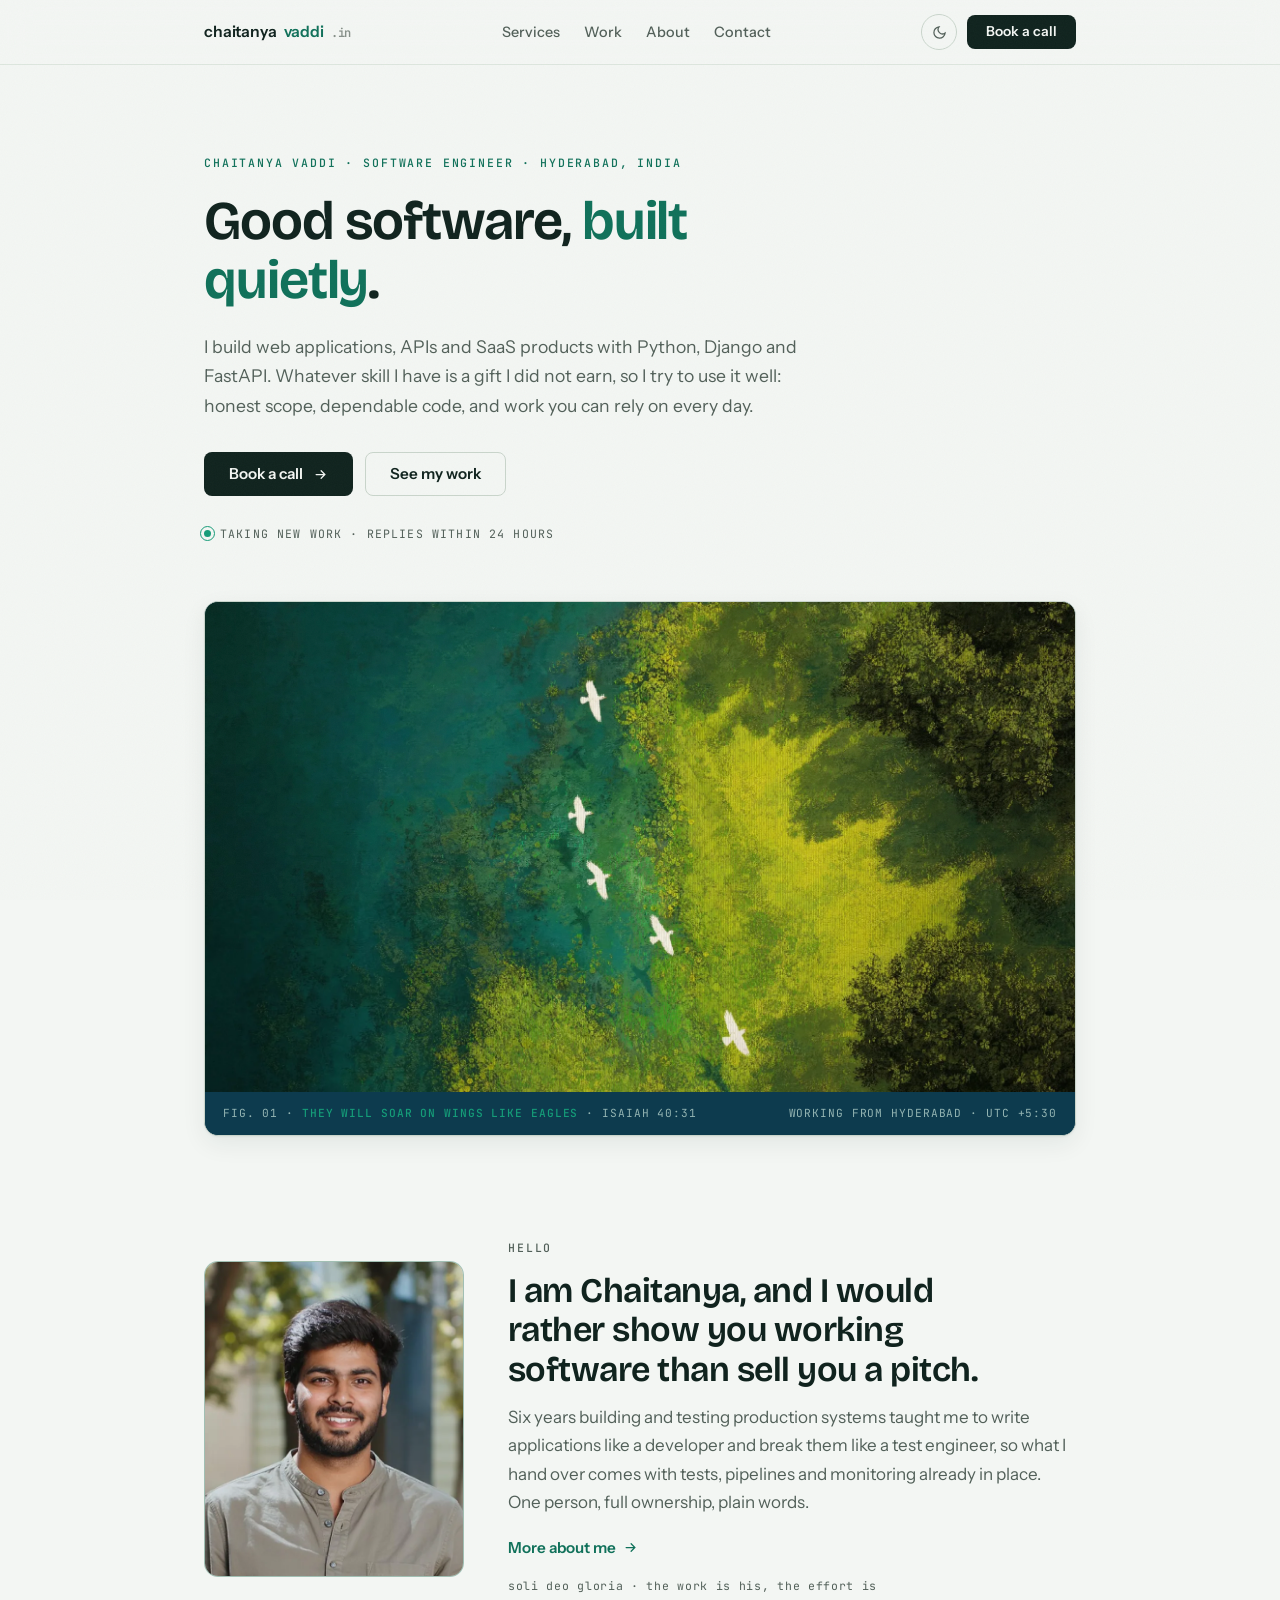
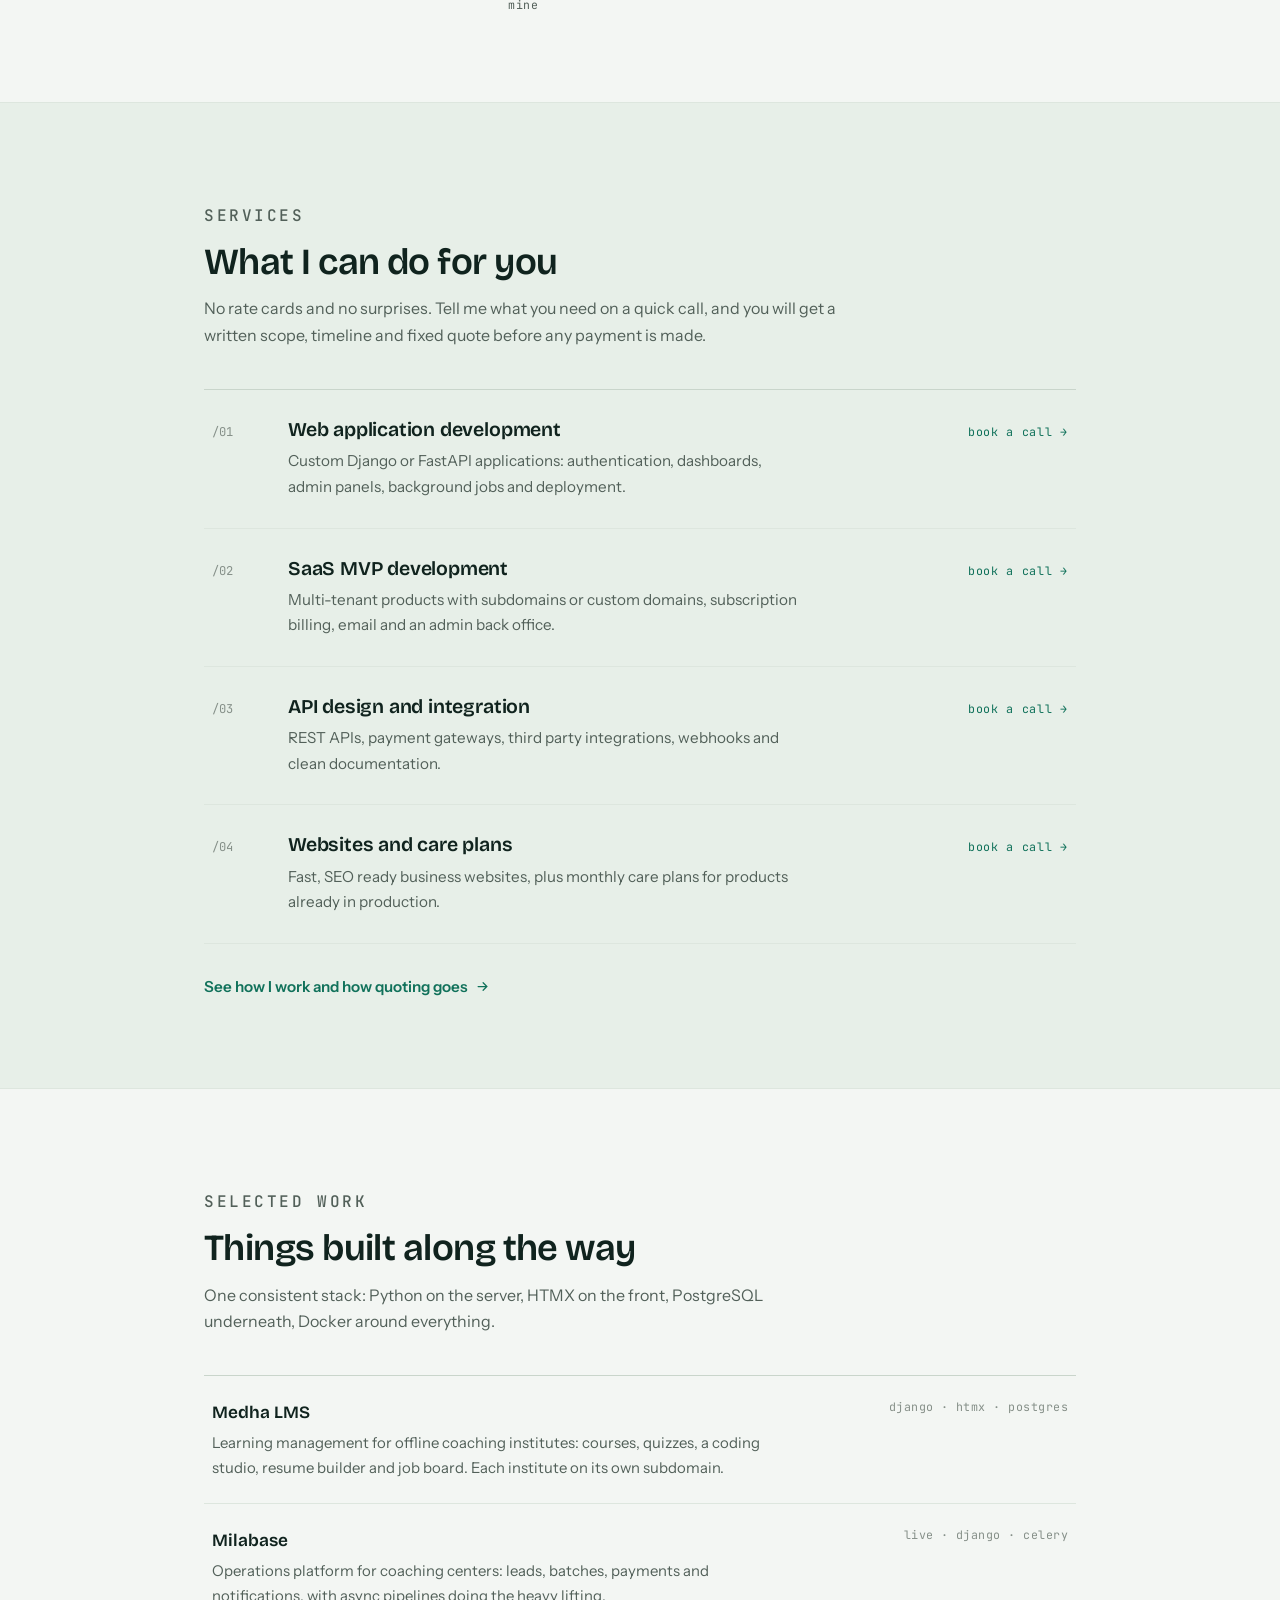
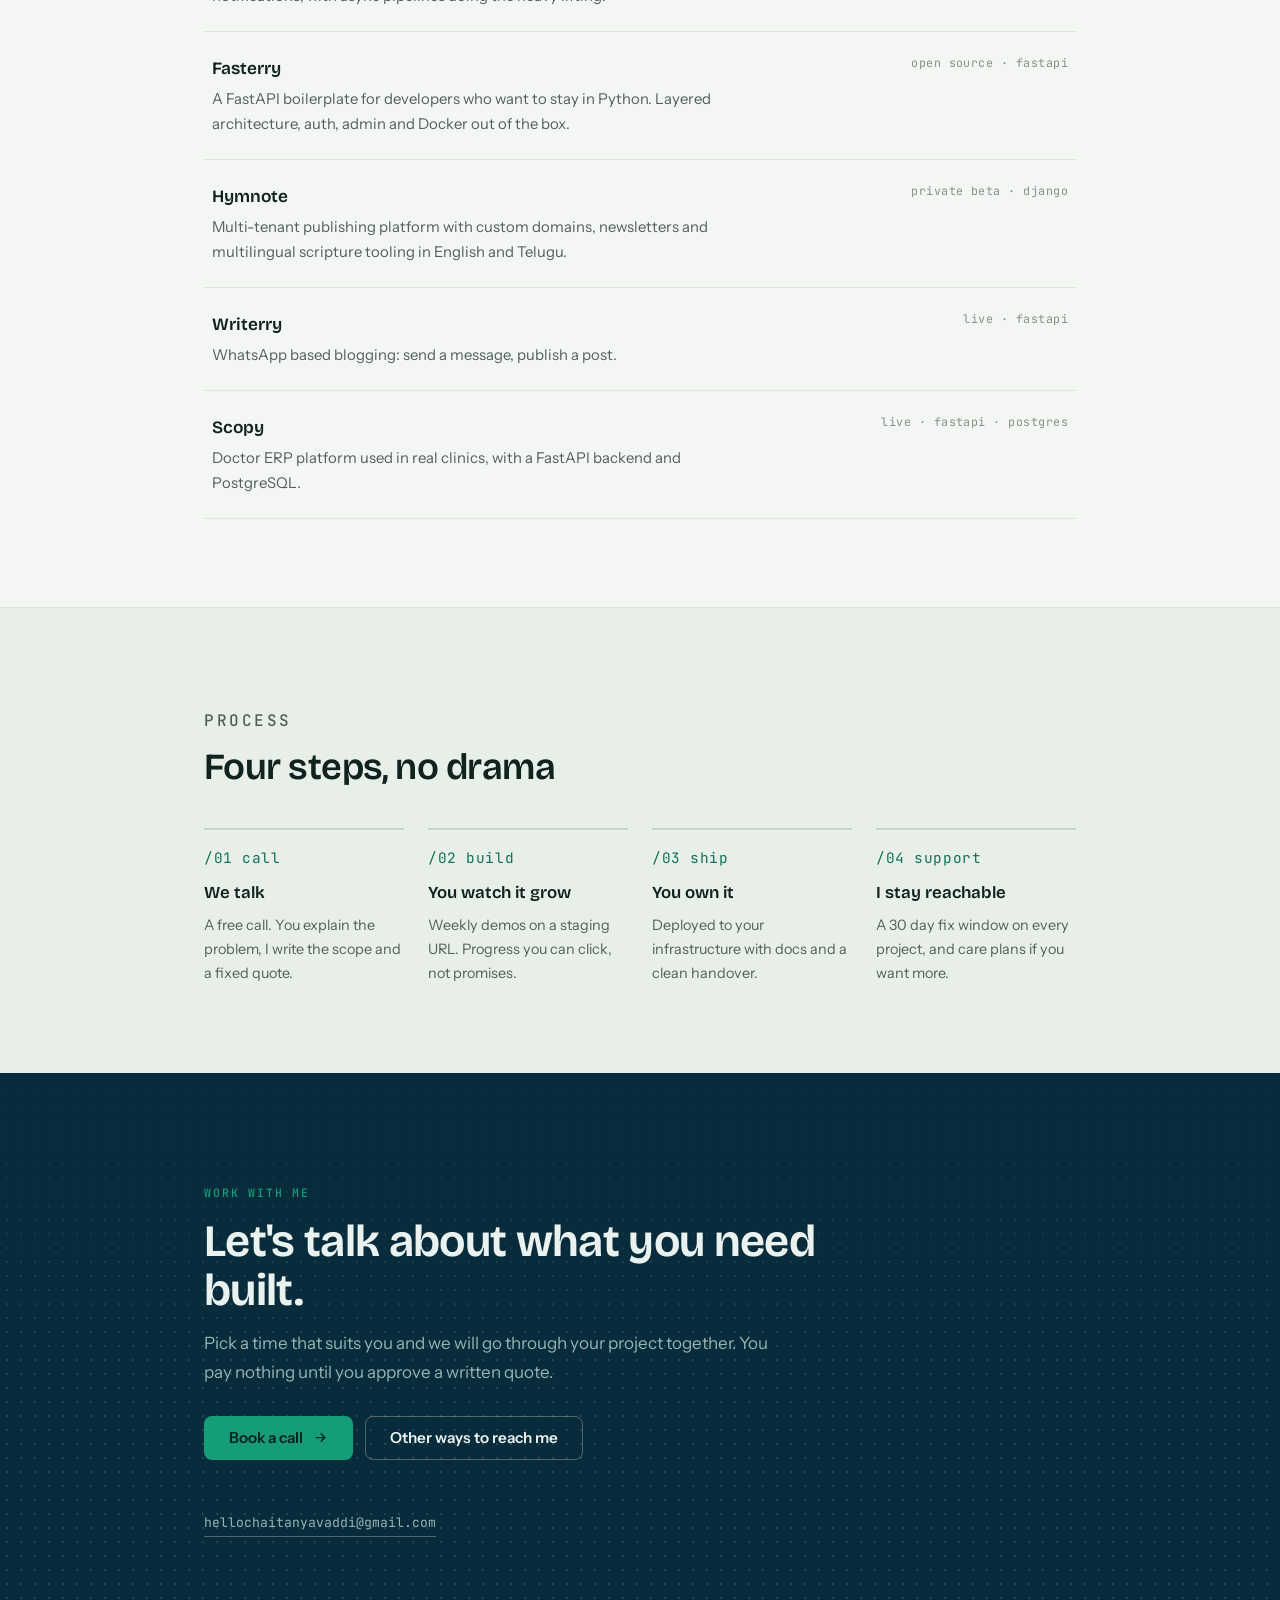
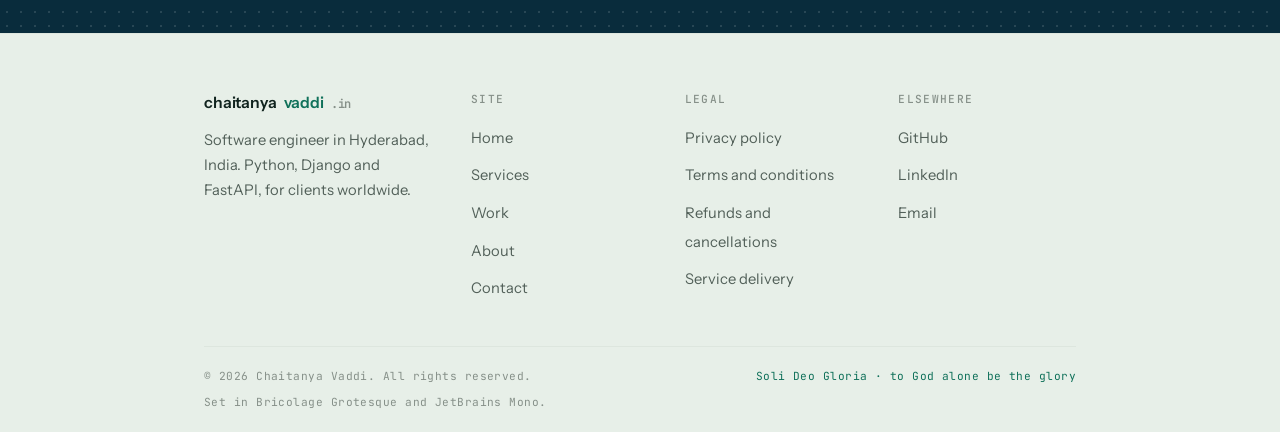
==== index.html @ 3a86747d "Initial commit: chaitanyavaddi.in static site Static HTML/CSS/JS freelancer site for Cloudflare Page" ====
<!DOCTYPE html>
<html lang="en">
<head>
  <meta charset="UTF-8">
  <meta name="viewport" content="width=device-width, initial-scale=1.0">
  <title>Chaitanya Vaddi | Software Engineer | Python, Django and FastAPI Developer, Hyderabad</title>
  <meta name="description" content="Chaitanya Vaddi is a software engineer in Hyderabad, India. Custom web applications, APIs and SaaS products built with Python, Django and FastAPI. Book a call to talk through your project.">
  <meta name="keywords" content="Python developer, Django developer, FastAPI developer, freelance software engineer, web application development, SaaS development, Hyderabad, India">
  <meta name="author" content="Chaitanya Vaddi">
  <link rel="canonical" href="https://chaitanyavaddi.in/">
  <meta name="robots" content="index, follow">

  <meta property="og:type" content="website">
  <meta property="og:url" content="https://chaitanyavaddi.in/">
  <meta property="og:title" content="Chaitanya Vaddi | Software Engineer | Python, Django and FastAPI">
  <meta property="og:description" content="Custom web applications and SaaS products, built with Python, Django and FastAPI in Hyderabad, India.">
  <meta property="og:image" content="https://chaitanyavaddi.in/assets/img/art-forest.webp">
  <meta property="og:site_name" content="Chaitanya Vaddi">
  <meta name="twitter:card" content="summary_large_image">
  <meta name="twitter:title" content="Chaitanya Vaddi | Software Engineer | Python, Django and FastAPI">
  <meta name="twitter:description" content="Custom web applications and SaaS products, built with Python, Django and FastAPI in Hyderabad, India.">
  <meta name="twitter:image" content="https://chaitanyavaddi.in/assets/img/art-forest.webp">

  <link rel="icon" type="image/svg+xml" href="/assets/img/favicon.svg">
  <script>(function(){try{var t=localStorage.getItem("cv-theme");if(t!=="dark"&&t!=="light"){t=window.matchMedia&&window.matchMedia("(prefers-color-scheme: dark)").matches?"dark":"light"}document.documentElement.setAttribute("data-theme",t)}catch(e){}})();</script>
  <link rel="preconnect" href="https://fonts.googleapis.com">
  <link rel="preconnect" href="https://fonts.gstatic.com" crossorigin>
  <link href="https://fonts.googleapis.com/css2?family=Bricolage+Grotesque:opsz,wght@12..96,400..700&family=Instrument+Sans:wght@400;500;600&family=JetBrains+Mono:wght@400;500&display=swap" rel="stylesheet">
  <link rel="stylesheet" href="/assets/css/style.css">

  <script type="application/ld+json">
  {
    "@context": "https://schema.org",
    "@graph": [
      {
        "@type": "Person",
        "@id": "https://chaitanyavaddi.in/#person",
        "name": "Chaitanya Vaddi",
        "url": "https://chaitanyavaddi.in/",
        "image": "https://chaitanyavaddi.in/assets/img/headshot.webp",
        "jobTitle": "Software Engineer",
        "description": "Software engineer specialising in Python, Django, FastAPI and PostgreSQL. Builds custom web applications, APIs and SaaS products.",
        "email": "mailto:hellochaitanyavaddi@gmail.com",
        "telephone": "+917013908751",
        "address": { "@type": "PostalAddress", "addressLocality": "Hyderabad", "addressRegion": "Telangana", "addressCountry": "IN" },
        "sameAs": [
          "https://github.com/chaitanyavaddi",
          "https://www.linkedin.com/in/vaddichaitanya/"
        ],
        "knowsAbout": ["Python", "Django", "FastAPI", "PostgreSQL", "HTMX", "REST APIs", "SaaS architecture", "Docker", "CI/CD"]
      },
      {
        "@type": "ProfessionalService",
        "@id": "https://chaitanyavaddi.in/#service",
        "name": "Chaitanya Vaddi, Software Engineering Services",
        "url": "https://chaitanyavaddi.in/",
        "founder": { "@id": "https://chaitanyavaddi.in/#person" },
        "areaServed": "Worldwide",
        "address": { "@type": "PostalAddress", "addressLocality": "Hyderabad", "addressRegion": "Telangana", "addressCountry": "IN" },
        "description": "Custom web application development with Django and FastAPI, API design and integration, SaaS MVP development, business websites and ongoing care plans. Each project is scoped and quoted individually."
      }
    ]
  }
  </script>
</head>
<body>
  <a class="skip-link" href="#main">Skip to content</a>

  <header class="site-header">
    <div class="wrap">
      <a class="brand" href="/">chaitanya<span class="brand-dot">vaddi</span><span class="brand-tld">.in</span></a>
      <nav class="site-nav" aria-label="Main">
        <a href="/services.html">Services</a>
        <a href="/#work">Work</a>
        <a href="/about.html">About</a>
        <a href="/contact.html">Contact</a>
      </nav>
      <div class="header-actions">
        <button class="theme-toggle" type="button" aria-label="Toggle color theme">
          <svg class="icon-moon" width="15" height="15" viewBox="0 0 24 24" fill="none" stroke="currentColor" stroke-width="2" stroke-linecap="round"><path d="M21 12.79A9 9 0 1 1 11.21 3 7 7 0 0 0 21 12.79z"/></svg>
          <svg class="icon-sun" width="15" height="15" viewBox="0 0 24 24" fill="none" stroke="currentColor" stroke-width="2" stroke-linecap="round"><circle cx="12" cy="12" r="4"/><path d="M12 2v2M12 20v2M4.93 4.93l1.41 1.41M17.66 17.66l1.41 1.41M2 12h2M20 12h2M4.93 19.07l1.41-1.41M17.66 6.34l1.41-1.41"/></svg>
        </button>
        <a class="btn btn-solid header-cta" href="https://cal.com/chaitanyavaddi/project-enquiry" target="_blank" rel="noopener">Book a call</a>
        <button class="nav-burger" type="button" aria-label="Open menu" aria-expanded="false">
          <svg width="20" height="20" viewBox="0 0 24 24" fill="none" stroke="currentColor" stroke-width="2" stroke-linecap="round"><path d="M3 6h18M3 12h18M3 18h18"/></svg>
        </button>
      </div>
    </div>
  </header>

  <main id="main">
    <!-- ============ HERO ============ -->
    <section class="hero">
      <div class="wrap">
        <div class="hero-inner">
          <p class="eyebrow">Chaitanya Vaddi · Software Engineer · Hyderabad, India</p>
          <h1>Good software, <span class="accent">built quietly</span>.</h1>
          <p class="hero-sub">I build web applications, APIs and SaaS products with Python, Django and FastAPI. Whatever skill I have is a gift I did not earn, so I try to use it well: honest scope, dependable code, and work you can rely on every day.</p>
          <div class="hero-actions">
            <a class="btn btn-solid" href="https://cal.com/chaitanyavaddi/project-enquiry" target="_blank" rel="noopener">Book a call <svg width="15" height="15" viewBox="0 0 24 24" fill="none" stroke="currentColor" stroke-width="2" stroke-linecap="round"><path d="M5 12h14M13 6l6 6-6 6"/></svg></a>
            <a class="btn btn-ghost" href="#work">See my work</a>
          </div>
          <p class="hero-status"><span class="status-dot"></span> Taking new work · replies within 24 hours</p>
        </div>
        <figure class="art-frame reveal">
          <img src="/assets/img/art-forest.webp" alt="Digital artwork of white birds flying over a teal green forest and river" width="1800" height="1013" fetchpriority="high">
          <figcaption class="art-caption">
            <span>fig. 01 · <b>they will soar on wings like eagles</b> · isaiah 40:31</span>
            <span>working from hyderabad · utc +5:30</span>
          </figcaption>
        </figure>
      </div>
    </section>

    <!-- ============ INTRO WITH PHOTO ============ -->
    <section class="section">
      <div class="wrap">
        <div class="intro reveal">
          <div class="intro-photo">
            <img src="/assets/img/headshot.webp" alt="Chaitanya Vaddi, software engineer" width="720" height="875" loading="lazy">
          </div>
          <div class="intro-body">
            <p class="eyebrow">Hello</p>
            <h2>I am Chaitanya, and I would rather show you working software than sell you a pitch.</h2>
            <p>Six years building and testing production systems taught me to write applications like a developer and break them like a test engineer, so what I hand over comes with tests, pipelines and monitoring already in place. One person, full ownership, plain words.</p>
            <a class="link-arrow" href="/about.html">More about me <svg width="15" height="15" viewBox="0 0 24 24" fill="none" stroke="currentColor" stroke-width="2" stroke-linecap="round"><path d="M5 12h14M13 6l6 6-6 6"/></svg></a>
            <p class="intro-sign">soli deo gloria · the work is his, the effort is mine</p>
          </div>
        </div>
      </div>
    </section>

    <!-- ============ SERVICES ============ -->
    <section class="section section-alt" id="services">
      <div class="wrap">
        <div class="section-head reveal">
          <p class="eyebrow">Services</p>
          <h2>What I can do for you</h2>
          <p>No rate cards and no surprises. Tell me what you need on a quick call, and you will get a written scope, timeline and fixed quote before any payment is made.</p>
        </div>
        <div class="svc-list">
          <article class="svc-row reveal">
            <span class="svc-num">/01</span>
            <div class="svc-main">
              <h3><a href="/services.html#web-apps">Web application development</a></h3>
              <p>Custom Django or FastAPI applications: authentication, dashboards, admin panels, background jobs and deployment.</p>
            </div>
            <span class="svc-cta">book a call →</span>
          </article>
          <article class="svc-row reveal" data-delay="50">
            <span class="svc-num">/02</span>
            <div class="svc-main">
              <h3><a href="/services.html#saas-mvp">SaaS MVP development</a></h3>
              <p>Multi-tenant products with subdomains or custom domains, subscription billing, email and an admin back office.</p>
            </div>
            <span class="svc-cta">book a call →</span>
          </article>
          <article class="svc-row reveal" data-delay="100">
            <span class="svc-num">/03</span>
            <div class="svc-main">
              <h3><a href="/services.html#apis">API design and integration</a></h3>
              <p>REST APIs, payment gateways, third party integrations, webhooks and clean documentation.</p>
            </div>
            <span class="svc-cta">book a call →</span>
          </article>
          <article class="svc-row reveal" data-delay="150">
            <span class="svc-num">/04</span>
            <div class="svc-main">
              <h3><a href="/services.html#websites">Websites and care plans</a></h3>
              <p>Fast, SEO ready business websites, plus monthly care plans for products already in production.</p>
            </div>
            <span class="svc-cta">book a call →</span>
          </article>
        </div>
        <p style="margin-top:28px" class="reveal"><a class="link-arrow" href="/services.html">See how I work and how quoting goes <svg width="15" height="15" viewBox="0 0 24 24" fill="none" stroke="currentColor" stroke-width="2" stroke-linecap="round"><path d="M5 12h14M13 6l6 6-6 6"/></svg></a></p>
      </div>
    </section>

    <!-- ============ WORK ============ -->
    <section class="section" id="work">
      <div class="wrap">
        <div class="section-head reveal">
          <p class="eyebrow">Selected work</p>
          <h2>Things built along the way</h2>
          <p>One consistent stack: Python on the server, HTMX on the front, PostgreSQL underneath, Docker around everything.</p>
        </div>
        <div class="work-list">
          <article class="work-item reveal">
            <h3><a href="https://github.com/chaitanyavaddi/medhalms" target="_blank" rel="noopener">Medha LMS</a></h3>
            <span class="mono-note">django · htmx · postgres</span>
            <p>Learning management for offline coaching institutes: courses, quizzes, a coding studio, resume builder and job board. Each institute on its own subdomain.</p>
          </article>
          <article class="work-item reveal">
            <h3><a href="https://www.milabase.com" target="_blank" rel="noopener">Milabase</a></h3>
            <span class="mono-note">live · django · celery</span>
            <p>Operations platform for coaching centers: leads, batches, payments and notifications, with async pipelines doing the heavy lifting.</p>
          </article>
          <article class="work-item reveal">
            <h3><a href="https://github.com/chaitanyavaddi/fasterry" target="_blank" rel="noopener">Fasterry</a></h3>
            <span class="mono-note">open source · fastapi</span>
            <p>A FastAPI boilerplate for developers who want to stay in Python. Layered architecture, auth, admin and Docker out of the box.</p>
          </article>
          <article class="work-item reveal">
            <h3>Hymnote</h3>
            <span class="mono-note">private beta · django</span>
            <p>Multi-tenant publishing platform with custom domains, newsletters and multilingual scripture tooling in English and Telugu.</p>
          </article>
          <article class="work-item reveal">
            <h3><a href="https://writerry.com" target="_blank" rel="noopener">Writerry</a></h3>
            <span class="mono-note">live · fastapi</span>
            <p>WhatsApp based blogging: send a message, publish a post.</p>
          </article>
          <article class="work-item reveal">
            <h3><a href="https://scopy.in" target="_blank" rel="noopener">Scopy</a></h3>
            <span class="mono-note">live · fastapi · postgres</span>
            <p>Doctor ERP platform used in real clinics, with a FastAPI backend and PostgreSQL.</p>
          </article>
        </div>
      </div>
    </section>

    <!-- ============ PROCESS ============ -->
    <section class="section section-alt">
      <div class="wrap">
        <div class="section-head reveal">
          <p class="eyebrow">Process</p>
          <h2>Four steps, no drama</h2>
        </div>
        <div class="process-line reveal">
          <div class="process-step">
            <p class="mono-note">/01 call</p>
            <h3>We talk</h3>
            <p>A free call. You explain the problem, I write the scope and a fixed quote.</p>
          </div>
          <div class="process-step">
            <p class="mono-note">/02 build</p>
            <h3>You watch it grow</h3>
            <p>Weekly demos on a staging URL. Progress you can click, not promises.</p>
          </div>
          <div class="process-step">
            <p class="mono-note">/03 ship</p>
            <h3>You own it</h3>
            <p>Deployed to your infrastructure with docs and a clean handover.</p>
          </div>
          <div class="process-step">
            <p class="mono-note">/04 support</p>
            <h3>I stay reachable</h3>
            <p>A 30 day fix window on every project, and care plans if you want more.</p>
          </div>
        </div>
      </div>
    </section>

    <!-- ============ CTA ============ -->
    <section class="deep-band" style="padding:96px 0">
      <div class="wrap reveal">
        <p class="eyebrow">Work with me</p>
        <h2>Let's talk about what you need built.</h2>
        <p>Pick a time that suits you and we will go through your project together. You pay nothing until you approve a written quote.</p>
        <div class="hero-actions">
          <a class="btn btn-amber" href="https://cal.com/chaitanyavaddi/project-enquiry" target="_blank" rel="noopener">Book a call <svg width="15" height="15" viewBox="0 0 24 24" fill="none" stroke="currentColor" stroke-width="2" stroke-linecap="round"><path d="M5 12h14M13 6l6 6-6 6"/></svg></a>
          <a class="btn btn-ghost" href="/contact.html">Other ways to reach me</a>
        </div>
        <br>
        <a class="cta-email" href="mailto:hellochaitanyavaddi@gmail.com">hellochaitanyavaddi@gmail.com</a>
      </div>
    </section>
  </main>

  <footer class="site-footer">
    <div class="wrap">
      <div class="footer-grid">
        <div class="footer-brand">
          <a class="brand" href="/">chaitanya<span class="brand-dot">vaddi</span><span class="brand-tld">.in</span></a>
          <p>Software engineer in Hyderabad, India. Python, Django and FastAPI, for clients worldwide.</p>
        </div>
        <div class="footer-col">
          <h3>Site</h3>
          <ul>
            <li><a href="/">Home</a></li>
            <li><a href="/services.html">Services</a></li>
            <li><a href="/#work">Work</a></li>
            <li><a href="/about.html">About</a></li>
            <li><a href="/contact.html">Contact</a></li>
          </ul>
        </div>
        <div class="footer-col">
          <h3>Legal</h3>
          <ul>
            <li><a href="/privacy.html">Privacy policy</a></li>
            <li><a href="/terms.html">Terms and conditions</a></li>
            <li><a href="/refunds.html">Refunds and cancellations</a></li>
            <li><a href="/delivery.html">Service delivery</a></li>
          </ul>
        </div>
        <div class="footer-col">
          <h3>Elsewhere</h3>
          <ul>
            <li><a href="https://github.com/chaitanyavaddi" target="_blank" rel="noopener">GitHub</a></li>
            <li><a href="https://www.linkedin.com/in/vaddichaitanya/" target="_blank" rel="noopener">LinkedIn</a></li>
            <li><a href="mailto:hellochaitanyavaddi@gmail.com">Email</a></li>
          </ul>
        </div>
      </div>
      <div class="footer-bottom">
        <span>© <span data-year>2026</span> Chaitanya Vaddi. All rights reserved.</span>
        <span class="sdg">Soli Deo Gloria · to God alone be the glory</span>
        <span>Set in Bricolage Grotesque and JetBrains Mono.</span>
      </div>
    </div>
  </footer>

  <script src="/assets/js/main.js" defer></script>
</body>
</html>
---- assets/css/style.css ----
/* ============================================================
   chaitanyavaddi.in · v3
   Quiet, personal, cinematic. Emerald green + deep ocean blue
   on cool paper, halftone texture, artwork from the vibe set.
   Type: Bricolage Grotesque / Instrument Sans / JetBrains Mono
   ============================================================ */

:root {
  --bg: #f3f6f3;
  --surface: #e7efe8;
  --surface-2: #d9e5db;
  --ink: #10231e;
  --ink-2: #526059;
  --ink-3: #869089;
  --line: #dde6de;
  --line-strong: #c9d5cb;
  --accent: #10715a;
  --accent-strong: #0b5946;
  --accent-vivid: #159c78;
  --accent-soft: #dbeee6;
  --deep: #0d3b4e;
  --deep-2: #092c3c;
  --on-deep: #e9f2ef;
  --on-deep-2: #93b4b2;
  --card: #ffffff;
  --shadow: 0 1px 2px rgba(13, 40, 45, 0.05), 0 8px 24px rgba(13, 40, 45, 0.07);
  --shadow-lift: 0 2px 4px rgba(13, 40, 45, 0.06), 0 16px 40px rgba(13, 40, 45, 0.12);
  --radius: 10px;
  --radius-lg: 14px;
  --font-display: "Bricolage Grotesque", "Instrument Sans", sans-serif;
  --font-body: "Instrument Sans", -apple-system, "Segoe UI", sans-serif;
  --font-mono: "JetBrains Mono", "SF Mono", Menlo, monospace;
  --w-page: 920px;
  --w-prose: 680px;
  --ease: cubic-bezier(0.22, 1, 0.36, 1);
}

[data-theme="dark"] {
  --bg: #0a1917;
  --surface: #112724;
  --surface-2: #17322e;
  --ink: #e7efe9;
  --ink-2: #9fb1a9;
  --ink-3: #6a7c76;
  --line: #1c3430;
  --line-strong: #2a4741;
  --accent: #46c39a;
  --accent-strong: #63d0ac;
  --accent-vivid: #46c39a;
  --accent-soft: #123029;
  --deep: #072834;
  --deep-2: #041b25;
  --on-deep: #e9f2ef;
  --on-deep-2: #93b4b2;
  --card: #0e2320;
  --shadow: 0 1px 2px rgba(0, 0, 0, 0.35), 0 8px 24px rgba(0, 0, 0, 0.4);
  --shadow-lift: 0 2px 4px rgba(0, 0, 0, 0.4), 0 16px 40px rgba(0, 0, 0, 0.5);
}

/* ---------- reset ---------- */
*, *::before, *::after { box-sizing: border-box; margin: 0; padding: 0; }
html { scroll-behavior: smooth; }
body {
  background: var(--bg);
  color: var(--ink);
  font-family: var(--font-body);
  font-size: 1.0625rem;
  line-height: 1.68;
  -webkit-font-smoothing: antialiased;
  text-rendering: optimizeLegibility;
  transition: background-color 0.35s ease, color 0.35s ease;
}
img { max-width: 100%; height: auto; display: block; }
a { color: inherit; text-decoration: none; }
button { font: inherit; color: inherit; background: none; border: 0; cursor: pointer; }
ul, ol { list-style: none; }
::selection { background: var(--accent-vivid); color: var(--deep-2); }

/* quiet film grain */
body::after {
  content: "";
  position: fixed;
  inset: 0;
  pointer-events: none;
  z-index: 2000;
  opacity: 0.032;
  background-image: url("data:image/svg+xml,%3Csvg xmlns='http://www.w3.org/2000/svg' width='160' height='160'%3E%3Cfilter id='n'%3E%3CfeTurbulence type='fractalNoise' baseFrequency='0.9' numOctaves='2'/%3E%3C/filter%3E%3Crect width='160' height='160' filter='url(%23n)'/%3E%3C/svg%3E");
}
[data-theme="dark"] body::after { opacity: 0.05; }

/* ---------- utilities ---------- */
.wrap { max-width: var(--w-page); margin: 0 auto; padding: 0 24px; }
.prose-wrap { max-width: var(--w-prose); margin: 0 auto; padding: 0 24px; }

.eyebrow {
  font-family: var(--font-mono);
  font-size: 0.72rem;
  font-weight: 500;
  letter-spacing: 0.16em;
  text-transform: uppercase;
  color: var(--accent);
}
.section-head { margin-bottom: 40px; }
.section-head h2 {
  font-family: var(--font-display);
  font-size: clamp(1.7rem, 3.4vw, 2.3rem);
  font-weight: 600;
  line-height: 1.12;
  letter-spacing: -0.015em;
  margin-top: 12px;
  max-width: 24ch;
}
.section-head p { color: var(--ink-2); max-width: 58ch; margin-top: 12px; font-size: 1rem; }
.section-head .link-more { margin-top: 12px; display: inline-block; }

.mono-note {
  font-family: var(--font-mono);
  font-size: 0.73rem;
  letter-spacing: 0.04em;
  color: var(--ink-3);
}

.link-arrow {
  color: var(--accent);
  font-weight: 600;
  font-size: 0.95rem;
  display: inline-flex;
  align-items: center;
  gap: 7px;
}
.link-arrow svg { transition: transform 0.25s var(--ease); }
.link-arrow:hover svg { transform: translateX(3px); }

.btn {
  display: inline-flex;
  align-items: center;
  gap: 10px;
  padding: 13px 24px;
  border-radius: 8px;
  font-weight: 600;
  font-size: 0.95rem;
  line-height: 1;
  border: 1px solid transparent;
  transition: transform 0.25s var(--ease), box-shadow 0.25s var(--ease),
    background-color 0.25s ease, color 0.25s ease, border-color 0.25s ease;
}
.btn svg { transition: transform 0.25s var(--ease); }
.btn:hover svg { transform: translateX(3px); }
.btn-solid { background: var(--ink); color: var(--bg); }
.btn-solid:hover { background: var(--deep); color: var(--on-deep); transform: translateY(-1px); box-shadow: var(--shadow); }
[data-theme="dark"] .btn-solid { background: var(--accent-vivid); color: var(--deep-2); }
[data-theme="dark"] .btn-solid:hover { background: var(--accent-strong); }
.btn-ghost { border-color: var(--line-strong); color: var(--ink); }
.btn-ghost:hover { border-color: var(--ink); transform: translateY(-1px); }
.btn-amber { background: var(--accent-vivid); color: #04231a; }
.btn-amber:hover { background: var(--accent-strong); color: var(--on-deep); transform: translateY(-1px); box-shadow: var(--shadow); }

/* reveals */
.reveal { opacity: 0; transform: translateY(16px); transition: opacity 0.65s var(--ease), transform 0.65s var(--ease); }
.reveal.is-in { opacity: 1; transform: none; }

@media (prefers-reduced-motion: reduce) {
  html { scroll-behavior: auto; }
  *, *::before, *::after { animation-duration: 0.01ms !important; animation-iteration-count: 1 !important; transition-duration: 0.01ms !important; }
  .reveal { opacity: 1; transform: none; }
}

/* ---------- header ---------- */
.site-header {
  position: sticky;
  top: 0;
  z-index: 100;
  background: color-mix(in srgb, var(--bg) 84%, transparent);
  backdrop-filter: blur(14px);
  -webkit-backdrop-filter: blur(14px);
  border-bottom: 1px solid var(--line);
}
.site-header .wrap {
  display: flex;
  align-items: center;
  justify-content: space-between;
  height: 64px;
  gap: 16px;
}
.brand { display: flex; align-items: baseline; gap: 7px; font-weight: 600; letter-spacing: -0.01em; font-size: 0.98rem; }
.brand .brand-dot { color: var(--accent); }
.brand .brand-tld { font-family: var(--font-mono); font-size: 0.75rem; color: var(--ink-3); }

.site-nav { display: flex; align-items: center; gap: 24px; }
.site-nav a {
  font-size: 0.9rem;
  font-weight: 500;
  color: var(--ink-2);
  position: relative;
  padding: 4px 0;
}
.site-nav a::after {
  content: "";
  position: absolute;
  left: 0; bottom: 0;
  width: 100%; height: 1px;
  background: var(--accent);
  transform: scaleX(0);
  transform-origin: right;
  transition: transform 0.3s var(--ease);
}
.site-nav a:hover, .site-nav a[aria-current="page"] { color: var(--ink); }
.site-nav a:hover::after, .site-nav a[aria-current="page"]::after { transform: scaleX(1); transform-origin: left; }

.header-actions { display: flex; align-items: center; gap: 10px; }
.header-cta { padding: 9px 18px; font-size: 0.86rem; }

.theme-toggle {
  width: 36px; height: 36px;
  border-radius: 50%;
  border: 1px solid var(--line-strong);
  display: grid;
  place-items: center;
  color: var(--ink-2);
  transition: border-color 0.25s ease, color 0.25s ease, transform 0.25s var(--ease);
}
.theme-toggle:hover { border-color: var(--ink); color: var(--ink); transform: rotate(15deg); }
.theme-toggle .icon-sun { display: none; }
[data-theme="dark"] .theme-toggle .icon-sun { display: block; }
[data-theme="dark"] .theme-toggle .icon-moon { display: none; }

.nav-burger { display: none; width: 36px; height: 36px; border-radius: 8px; place-items: center; color: var(--ink); }

@media (max-width: 800px) {
  .site-nav {
    position: fixed;
    inset: 64px 0 auto 0;
    flex-direction: column;
    align-items: flex-start;
    gap: 0;
    background: var(--bg);
    border-bottom: 1px solid var(--line);
    padding: 8px 24px 20px;
    display: none;
  }
  .site-nav.open { display: flex; }
  .site-nav a { padding: 12px 0; font-size: 1.05rem; width: 100%; }
  .nav-burger { display: grid; }
  .header-cta { display: none; }
}

/* ---------- hero ---------- */
.hero { padding: 88px 0 0; }
.hero-inner { max-width: var(--w-prose); }
.hero .eyebrow { display: block; margin-bottom: 20px; }
.hero h1 {
  font-family: var(--font-display);
  font-weight: 640;
  font-size: clamp(2.2rem, 5vw, 3.4rem);
  line-height: 1.08;
  letter-spacing: -0.02em;
  max-width: 17ch;
}
.hero h1 .accent { color: var(--accent); }
.hero-sub {
  margin-top: 22px;
  color: var(--ink-2);
  font-size: 1.1rem;
  max-width: 52ch;
}
.hero-actions { display: flex; flex-wrap: wrap; gap: 12px; margin-top: 32px; }
.hero-status {
  display: inline-flex;
  align-items: center;
  gap: 9px;
  font-family: var(--font-mono);
  font-size: 0.72rem;
  letter-spacing: 0.1em;
  text-transform: uppercase;
  color: var(--ink-2);
  margin-top: 28px;
}
.status-dot { width: 7px; height: 7px; border-radius: 50%; background: var(--accent-vivid); position: relative; }
.status-dot::after {
  content: "";
  position: absolute;
  inset: -4px;
  border-radius: 50%;
  border: 1px solid var(--accent-vivid);
  animation: pulse 2.2s ease-out infinite;
}
@keyframes pulse {
  0% { transform: scale(0.6); opacity: 1; }
  70%, 100% { transform: scale(1.5); opacity: 0; }
}

/* art frame */
.art-frame {
  margin-top: 56px;
  border: 1px solid var(--line-strong);
  border-radius: var(--radius-lg);
  overflow: hidden;
  background: var(--deep);
  box-shadow: var(--shadow);
}
.art-frame img { width: 100%; }
.art-caption {
  display: flex;
  flex-wrap: wrap;
  justify-content: space-between;
  gap: 6px 20px;
  padding: 12px 18px;
  background: var(--deep);
  color: var(--on-deep-2);
  font-family: var(--font-mono);
  font-size: 0.7rem;
  letter-spacing: 0.08em;
  text-transform: uppercase;
}
.art-caption b { color: var(--accent-vivid); font-weight: 500; }

/* ---------- sections ---------- */
.section { padding: 88px 0; }
.section + .section { border-top: 1px solid var(--line); }
.section-alt { background: var(--surface); }

/* ---------- services (quiet rows, no prices) ---------- */
.svc-list { border-top: 1px solid var(--line-strong); }
.svc-row {
  display: grid;
  grid-template-columns: 56px 1fr auto;
  gap: 20px;
  align-items: baseline;
  padding: 28px 8px;
  border-bottom: 1px solid var(--line);
  position: relative;
  transition: background-color 0.3s ease, padding-left 0.3s var(--ease);
}
.svc-row:hover { background: var(--surface); padding-left: 18px; }
.svc-num { font-family: var(--font-mono); font-size: 0.76rem; color: var(--ink-3); }
.svc-main h3 {
  font-family: var(--font-display);
  font-size: 1.22rem;
  font-weight: 620;
  letter-spacing: -0.01em;
  line-height: 1.25;
}
.svc-main h3 a::after { content: ""; position: absolute; inset: 0; }
.svc-main p { color: var(--ink-2); font-size: 0.95rem; margin-top: 6px; max-width: 52ch; }
.svc-cta {
  font-family: var(--font-mono);
  font-size: 0.73rem;
  letter-spacing: 0.06em;
  color: var(--accent);
  white-space: nowrap;
}
@media (max-width: 700px) {
  .svc-row { grid-template-columns: 40px 1fr; }
  .svc-cta { grid-column: 2; margin-top: 4px; }
}

/* ---------- product cards ---------- */
.product-grid {
  display: grid;
  grid-template-columns: repeat(3, 1fr);
  gap: 20px;
}
.product-card {
  position: relative;
  display: flex;
  flex-direction: column;
  background: var(--card);
  border: 1px solid var(--line);
  border-radius: var(--radius-lg);
  overflow: hidden;
  transition: transform 0.3s var(--ease), box-shadow 0.3s var(--ease), border-color 0.3s ease;
}
.product-card:hover { transform: translateY(-3px); box-shadow: var(--shadow-lift); border-color: var(--line-strong); }
.product-thumb { position: relative; aspect-ratio: 800 / 520; overflow: hidden; background: var(--surface-2); }
.product-thumb img { width: 100%; height: 100%; object-fit: cover; transition: transform 0.5s var(--ease); }
.product-card:hover .product-thumb img { transform: scale(1.03); }
.product-badge {
  position: absolute;
  top: 12px; left: 12px;
  font-family: var(--font-mono);
  font-size: 0.64rem;
  letter-spacing: 0.08em;
  text-transform: uppercase;
  background: rgba(13, 26, 46, 0.82);
  color: var(--on-deep);
  padding: 5px 10px;
  border-radius: 6px;
  backdrop-filter: blur(4px);
}
.product-body { padding: 20px; display: flex; flex-direction: column; gap: 9px; flex: 1; }
.product-stack {
  font-family: var(--font-mono);
  font-size: 0.66rem;
  letter-spacing: 0.06em;
  text-transform: uppercase;
  color: var(--ink-3);
  display: flex;
  flex-wrap: wrap;
  gap: 4px 12px;
}
.product-body h3 {
  font-family: var(--font-display);
  font-size: 1.12rem;
  font-weight: 620;
  letter-spacing: -0.01em;
  line-height: 1.25;
}
.product-body h3 a::after { content: ""; position: absolute; inset: 0; }
.product-body > p { color: var(--ink-2); font-size: 0.9rem; flex: 1; }
.product-foot {
  display: flex;
  align-items: center;
  justify-content: space-between;
  gap: 10px;
  padding-top: 12px;
  border-top: 1px solid var(--line);
}
.product-price { font-family: var(--font-display); font-weight: 640; font-size: 1.15rem; }
.product-price .mono-note { display: block; margin-top: 1px; }
.product-buy {
  position: relative;
  z-index: 1;
  font-size: 0.82rem;
  font-weight: 600;
  color: var(--accent);
  border: 1px solid var(--line-strong);
  border-radius: 7px;
  padding: 8px 14px;
  transition: background-color 0.25s ease, color 0.25s ease, border-color 0.25s ease;
}
.product-buy:hover { background: var(--ink); border-color: var(--ink); color: var(--bg); }
@media (max-width: 860px) { .product-grid { grid-template-columns: 1fr 1fr; } }
@media (max-width: 560px) { .product-grid { grid-template-columns: 1fr; } }

.delivery-strip {
  margin-top: 28px;
  border: 1px solid var(--line-strong);
  border-left: 3px solid var(--accent-vivid);
  background: var(--surface);
  border-radius: 0 var(--radius) var(--radius) 0;
  padding: 16px 20px;
  color: var(--ink-2);
  font-size: 0.93rem;
}
.delivery-strip b { color: var(--ink); }

/* ---------- work list (quiet) ---------- */
.work-list { border-top: 1px solid var(--line-strong); }
.work-item {
  display: grid;
  grid-template-columns: 1fr auto;
  gap: 4px 24px;
  padding: 22px 8px;
  border-bottom: 1px solid var(--line);
  position: relative;
  transition: background-color 0.25s ease, padding-left 0.25s var(--ease);
}
.work-item:hover { background: var(--surface); padding-left: 18px; }
.work-item h3 { font-family: var(--font-display); font-size: 1.08rem; font-weight: 620; display: inline-flex; gap: 10px; align-items: baseline; }
.work-item h3 a::after { content: ""; position: absolute; inset: 0; }
.work-item p { color: var(--ink-2); font-size: 0.93rem; grid-column: 1; max-width: 56ch; }
.work-item .mono-note { text-align: right; align-self: start; white-space: nowrap; }
@media (max-width: 640px) {
  .work-item { grid-template-columns: 1fr; }
  .work-item .mono-note { text-align: left; }
}

/* ---------- process (compact) ---------- */
.process-line { display: grid; grid-template-columns: repeat(4, 1fr); gap: 24px; }
.process-step { border-top: 2px solid var(--line-strong); padding-top: 16px; }
.process-step .mono-note { color: var(--accent); }
.process-step h3 { font-family: var(--font-display); font-size: 1.05rem; font-weight: 620; margin: 8px 0 6px; }
.process-step p { color: var(--ink-2); font-size: 0.9rem; }
@media (max-width: 760px) { .process-line { grid-template-columns: 1fr 1fr; } }
@media (max-width: 480px) { .process-line { grid-template-columns: 1fr; } }

/* ---------- intro / about teaser with photo ---------- */
.intro {
  display: grid;
  grid-template-columns: 260px 1fr;
  gap: 44px;
  align-items: center;
}
.intro-photo { position: relative; }
.intro-photo img {
  border-radius: var(--radius-lg);
  border: 1px solid var(--line-strong);
  filter: saturate(0.94);
  width: 100%;
}
.intro-photo::after {
  content: "";
  position: absolute;
  inset: 0;
  border-radius: var(--radius-lg);
  box-shadow: inset 0 0 0 1px color-mix(in srgb, var(--accent) 22%, transparent);
  pointer-events: none;
}
.intro-body .eyebrow { margin-bottom: 14px; }
.intro-body h2 {
  font-family: var(--font-display);
  font-weight: 620;
  font-size: clamp(1.6rem, 3.4vw, 2.15rem);
  line-height: 1.14;
  letter-spacing: -0.015em;
  max-width: 22ch;
}
.intro-body p { color: var(--ink-2); margin-top: 14px; max-width: 54ch; }
.intro-body .link-arrow { margin-top: 18px; }
.intro-sign {
  font-family: var(--font-mono);
  font-size: 0.72rem;
  letter-spacing: 0.06em;
  color: var(--ink-3);
  margin-top: 18px;
}
@media (max-width: 700px) {
  .intro { grid-template-columns: 1fr; gap: 28px; }
  .intro-photo { max-width: 220px; }
}

/* ---------- deep band (ocean blue, halftone) ---------- */
.deep-band {
  background: var(--deep-2);
  color: var(--on-deep);
  position: relative;
  overflow: hidden;
}
.deep-band::before {
  content: "";
  position: absolute;
  inset: 0;
  background-image: radial-gradient(color-mix(in srgb, var(--on-deep) 14%, transparent) 1px, transparent 1px);
  background-size: 14px 14px;
  mask-image: linear-gradient(180deg, transparent 0%, #000 55%);
  -webkit-mask-image: linear-gradient(180deg, transparent 0%, #000 55%);
  pointer-events: none;
}
.deep-band .wrap { position: relative; }
.deep-band .eyebrow { color: var(--accent-vivid); }
.deep-band h2 {
  font-family: var(--font-display);
  font-weight: 640;
  font-size: clamp(1.9rem, 4.5vw, 2.8rem);
  line-height: 1.1;
  letter-spacing: -0.015em;
  margin-top: 14px;
  max-width: 22ch;
}
.deep-band p { color: var(--on-deep-2); margin-top: 14px; max-width: 52ch; }
.deep-band .hero-actions { margin-top: 30px; }
.deep-band .btn-ghost { border-color: rgba(242, 236, 220, 0.3); color: var(--on-deep); }
.deep-band .btn-ghost:hover { border-color: var(--on-deep); }
.cta-email {
  font-family: var(--font-mono);
  font-size: 0.82rem;
  color: var(--on-deep-2);
  margin-top: 24px;
  display: inline-block;
  border-bottom: 1px solid rgba(242, 236, 220, 0.3);
  padding-bottom: 2px;
  transition: color 0.25s ease, border-color 0.25s ease;
}
.cta-email:hover { color: var(--accent-vivid); border-color: var(--accent-vivid); }

/* ---------- footer ---------- */
.site-footer { border-top: 1px solid var(--line); background: var(--surface); }
.footer-grid {
  display: grid;
  grid-template-columns: 1.3fr 1fr 1fr 1fr;
  gap: 36px;
  padding: 56px 0 44px;
}
.footer-brand p { color: var(--ink-2); font-size: 0.92rem; margin-top: 12px; max-width: 28ch; }
.footer-col h3 {
  font-family: var(--font-mono);
  font-size: 0.7rem;
  font-weight: 500;
  letter-spacing: 0.12em;
  text-transform: uppercase;
  color: var(--ink-3);
  margin-bottom: 14px;
}
.footer-col ul { display: grid; gap: 9px; }
.footer-col a { color: var(--ink-2); font-size: 0.92rem; transition: color 0.2s ease; }
.footer-col a:hover { color: var(--accent); }
.footer-bottom {
  border-top: 1px solid var(--line);
  padding: 20px 0;
  display: flex;
  flex-wrap: wrap;
  gap: 8px 24px;
  justify-content: space-between;
  font-family: var(--font-mono);
  font-size: 0.7rem;
  letter-spacing: 0.04em;
  color: var(--ink-3);
}
.footer-bottom .sdg { color: var(--accent); }
@media (max-width: 800px) { .footer-grid { grid-template-columns: 1fr 1fr; } }
@media (max-width: 520px) { .footer-grid { grid-template-columns: 1fr; gap: 28px; } }

/* ---------- inner pages ---------- */
.page-hero { padding: 76px 0 56px; border-bottom: 1px solid var(--line); }
.page-hero h1 {
  font-family: var(--font-display);
  font-weight: 640;
  font-size: clamp(2rem, 4.4vw, 3rem);
  line-height: 1.08;
  letter-spacing: -0.018em;
  margin-top: 14px;
  max-width: 22ch;
}
.page-hero .lede { color: var(--ink-2); font-size: 1.06rem; max-width: 56ch; margin-top: 16px; }

/* prose */
.prose { padding: 64px 0 96px; }
.prose h2 {
  font-family: var(--font-display);
  font-size: 1.45rem;
  font-weight: 620;
  letter-spacing: -0.012em;
  margin: 42px 0 12px;
}
.prose h2:first-child { margin-top: 0; }
.prose h3 { font-size: 1.06rem; font-weight: 600; margin: 26px 0 8px; }
.prose p { color: var(--ink-2); margin-bottom: 13px; }
.prose ul, .prose ol { color: var(--ink-2); margin: 0 0 13px 0; display: grid; gap: 7px; }
.prose ul li { padding-left: 20px; position: relative; }
.prose ul li::before { content: "·"; color: var(--accent); position: absolute; left: 5px; font-weight: 700; }
.prose ol { counter-reset: item; }
.prose ol li { padding-left: 32px; position: relative; counter-increment: item; }
.prose ol li::before {
  content: counter(item, decimal-leading-zero);
  font-family: var(--font-mono);
  font-size: 0.7rem;
  color: var(--accent);
  position: absolute;
  left: 0;
  top: 4px;
}
.prose a { color: var(--accent); border-bottom: 1px solid color-mix(in srgb, var(--accent) 35%, transparent); }
.prose a:hover { border-color: var(--accent); }
.prose strong { color: var(--ink); }
.prose .policy-updated { font-family: var(--font-mono); font-size: 0.73rem; color: var(--ink-3); margin-bottom: 30px; }
.prose table { width: 100%; border-collapse: collapse; margin: 8px 0 20px; font-size: 0.93rem; }
.prose th, .prose td { text-align: left; padding: 11px 13px; border: 1px solid var(--line); color: var(--ink-2); }
.prose th { font-family: var(--font-mono); font-size: 0.7rem; text-transform: uppercase; letter-spacing: 0.08em; color: var(--ink); background: var(--surface); }

.callout {
  border: 1px solid var(--line-strong);
  border-left: 3px solid var(--accent-vivid);
  background: var(--surface);
  border-radius: 0 var(--radius) var(--radius) 0;
  padding: 16px 20px;
  margin: 20px 0;
  color: var(--ink-2);
  font-size: 0.95rem;
}

/* ---------- contact ---------- */
.contact-grid {
  display: grid;
  grid-template-columns: 1.05fr 0.95fr;
  gap: 36px;
  padding: 64px 0 96px;
}
.contact-methods { display: grid; gap: 14px; }
.contact-card {
  display: flex;
  align-items: flex-start;
  gap: 16px;
  border: 1px solid var(--line);
  border-radius: var(--radius-lg);
  background: var(--card);
  padding: 20px;
  transition: transform 0.3s var(--ease), box-shadow 0.3s var(--ease), border-color 0.3s ease;
}
a.contact-card:hover { transform: translateY(-2px); box-shadow: var(--shadow); border-color: var(--line-strong); }
.contact-icon {
  width: 40px; height: 40px;
  flex: none;
  border-radius: 9px;
  background: var(--accent-soft);
  color: var(--accent);
  display: grid;
  place-items: center;
}
.contact-card h3 { font-size: 1rem; font-weight: 600; }
.contact-card p { color: var(--ink-2); font-size: 0.9rem; margin-top: 2px; }
.contact-card .mono-note { margin-top: 5px; }
.contact-aside {
  border: 1px solid var(--line);
  border-radius: var(--radius-lg);
  background: var(--surface);
  padding: 28px;
  height: fit-content;
}
.contact-aside h2 { font-family: var(--font-display); font-size: 1.3rem; font-weight: 620; margin-bottom: 12px; }
.contact-aside p { color: var(--ink-2); font-size: 0.94rem; margin-bottom: 10px; }
.contact-aside ul { display: grid; gap: 9px; margin: 16px 0; }
.contact-aside li { display: flex; gap: 10px; align-items: baseline; color: var(--ink-2); font-size: 0.93rem; }
.contact-aside li::before { content: "→"; color: var(--accent); font-family: var(--font-mono); font-size: 0.78rem; }
@media (max-width: 800px) { .contact-grid { grid-template-columns: 1fr; } }

/* ---------- about ---------- */
.about-grid {
  display: grid;
  grid-template-columns: 240px 1fr;
  gap: 44px;
  padding: 64px 0;
  align-items: start;
}
.about-photo { position: sticky; top: 92px; }
.about-photo img {
  border-radius: var(--radius-lg);
  border: 1px solid var(--line-strong);
  filter: saturate(0.92);
}
.about-photo .mono-note { margin-top: 10px; text-align: center; }
@media (max-width: 760px) {
  .about-grid { grid-template-columns: 1fr; }
  .about-photo { position: static; max-width: 240px; }
}

.timeline { border-left: 1px solid var(--line-strong); display: grid; gap: 30px; padding-left: 26px; margin: 22px 0 8px; }
.timeline-item { position: relative; }
.timeline-item::before {
  content: "";
  position: absolute;
  left: -31px;
  top: 8px;
  width: 9px; height: 9px;
  border-radius: 50%;
  background: var(--bg);
  border: 2px solid var(--accent);
}
.timeline-item .mono-note { color: var(--accent); }
.timeline-item h3 { font-size: 1.03rem; font-weight: 600; margin: 5px 0 4px; }
.timeline-item p { color: var(--ink-2); font-size: 0.93rem; }

/* ---------- 404 ---------- */
.page-404 { text-align: center; padding: 130px 24px; }
.page-404 .code { font-family: var(--font-mono); font-size: 0.78rem; color: var(--accent); letter-spacing: 0.2em; }
.page-404 h1 { font-family: var(--font-display); font-size: clamp(2.6rem, 7vw, 4.4rem); font-weight: 640; letter-spacing: -0.02em; margin: 14px 0 12px; }
.page-404 p { color: var(--ink-2); margin-bottom: 30px; }

/* skip link */
.skip-link {
  position: absolute;
  left: 16px; top: -60px;
  z-index: 300;
  background: var(--accent);
  color: var(--on-deep);
  padding: 10px 18px;
  border-radius: 8px;
  transition: top 0.2s ease;
}
.skip-link:focus { top: 12px; }
:focus-visible { outline: 2px solid var(--accent); outline-offset: 3px; }
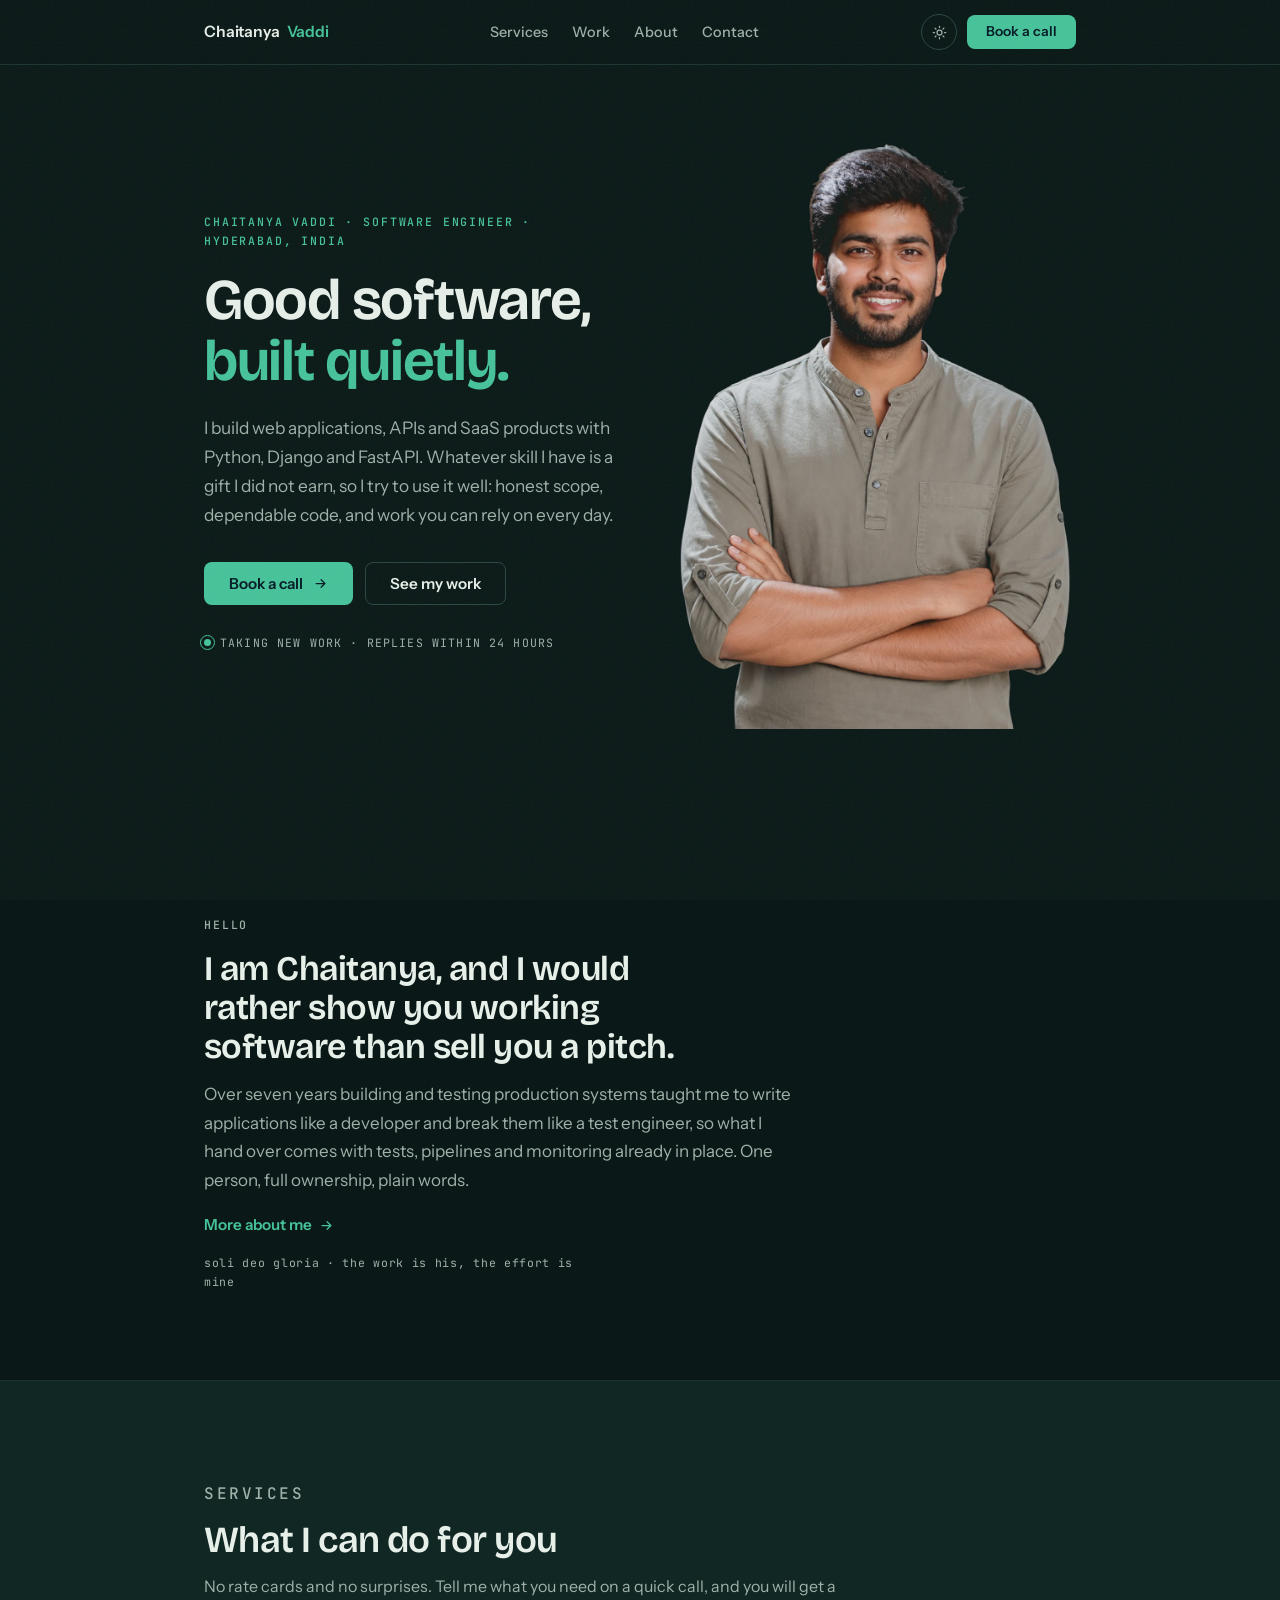
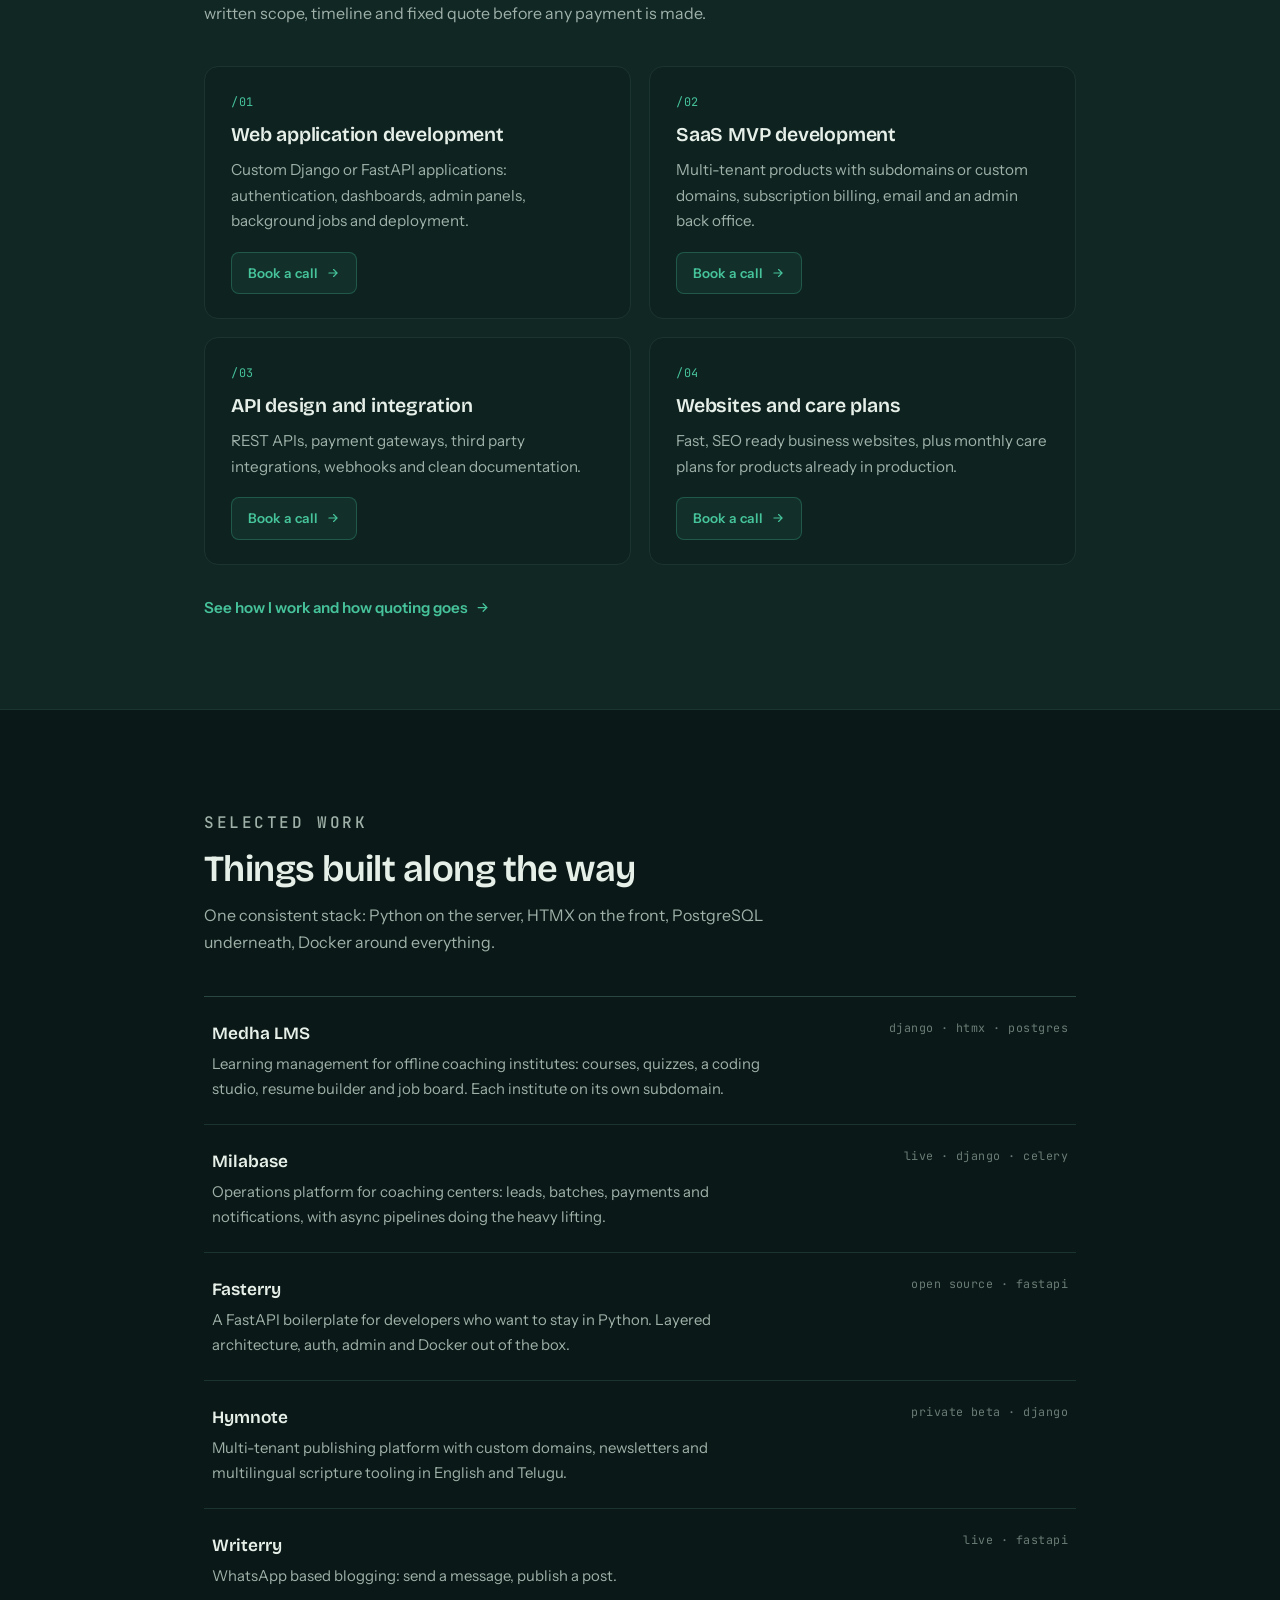
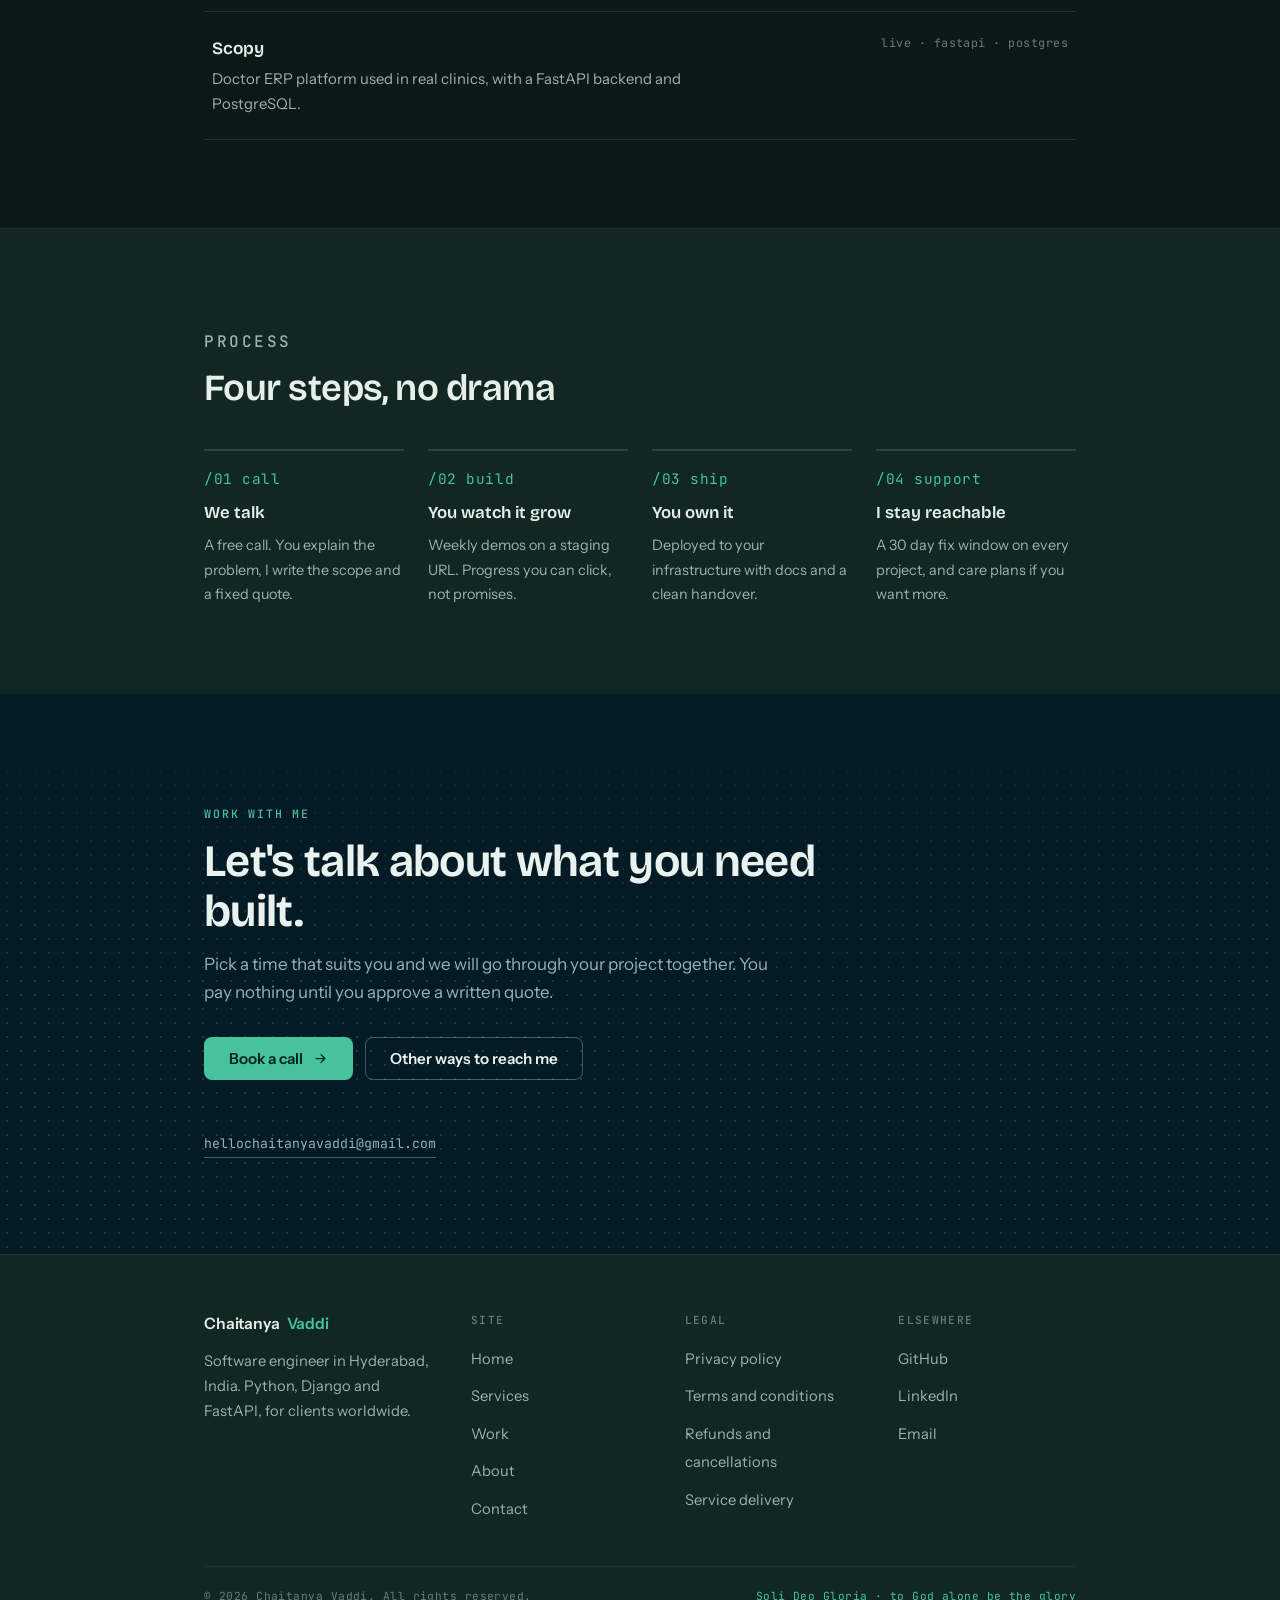
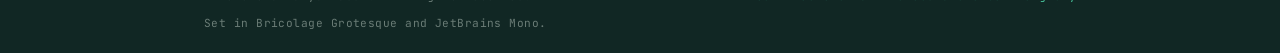
==== commit e55db159: "Redesign: green/blue palette, photo hero, dark default, book-a-call - Recolor to emerald green + oce" ====
--- a/index.html
+++ b/index.html
@@ -22,7 +22,7 @@
   <meta name="twitter:image" content="https://chaitanyavaddi.in/assets/img/art-forest.webp">
 
   <link rel="icon" type="image/svg+xml" href="/assets/img/favicon.svg">
-  <script>(function(){try{var t=localStorage.getItem("cv-theme");if(t!=="dark"&&t!=="light"){t=window.matchMedia&&window.matchMedia("(prefers-color-scheme: dark)").matches?"dark":"light"}document.documentElement.setAttribute("data-theme",t)}catch(e){}})();</script>
+  <script>(function(){try{var t=localStorage.getItem("cv-theme");if(t!=="dark"&&t!=="light"){t="dark"}document.documentElement.setAttribute("data-theme",t)}catch(e){}})();</script>
   <link rel="preconnect" href="https://fonts.googleapis.com">
   <link rel="preconnect" href="https://fonts.gstatic.com" crossorigin>
   <link href="https://fonts.googleapis.com/css2?family=Bricolage+Grotesque:opsz,wght@12..96,400..700&family=Instrument+Sans:wght@400;500;600&family=JetBrains+Mono:wght@400;500&display=swap" rel="stylesheet">
@@ -68,7 +68,7 @@
 
   <header class="site-header">
     <div class="wrap">
-      <a class="brand" href="/">chaitanya<span class="brand-dot">vaddi</span><span class="brand-tld">.in</span></a>
+      <a class="brand" href="/">Chaitanya <span class="brand-dot">Vaddi</span></a>
       <nav class="site-nav" aria-label="Main">
         <a href="/services.html">Services</a>
         <a href="/#work">Work</a>
@@ -94,7 +94,7 @@
       <div class="wrap">
         <div class="hero-inner">
           <p class="eyebrow">Chaitanya Vaddi · Software Engineer · Hyderabad, India</p>
-          <h1>Good software, <span class="accent">built quietly</span>.</h1>
+          <h1>Good software,<br><span class="accent">built quietly.</span></h1>
           <p class="hero-sub">I build web applications, APIs and SaaS products with Python, Django and FastAPI. Whatever skill I have is a gift I did not earn, so I try to use it well: honest scope, dependable code, and work you can rely on every day.</p>
           <div class="hero-actions">
             <a class="btn btn-solid" href="https://cal.com/chaitanyavaddi/project-enquiry" target="_blank" rel="noopener">Book a call <svg width="15" height="15" viewBox="0 0 24 24" fill="none" stroke="currentColor" stroke-width="2" stroke-linecap="round"><path d="M5 12h14M13 6l6 6-6 6"/></svg></a>
@@ -102,30 +102,21 @@
           </div>
           <p class="hero-status"><span class="status-dot"></span> Taking new work · replies within 24 hours</p>
         </div>
-        <figure class="art-frame reveal">
-          <img src="/assets/img/art-forest.webp" alt="Digital artwork of white birds flying over a teal green forest and river" width="1800" height="1013" fetchpriority="high">
-          <figcaption class="art-caption">
-            <span>fig. 01 · <b>they will soar on wings like eagles</b> · isaiah 40:31</span>
-            <span>working from hyderabad · utc +5:30</span>
-          </figcaption>
-        </figure>
-      </div>
-    </section>
-
-    <!-- ============ INTRO WITH PHOTO ============ -->
+        <div class="hero-portrait reveal">
+          <img src="/assets/img/cv-hero.webp" alt="Chaitanya Vaddi, software engineer" width="956" height="1409" fetchpriority="high">
+        </div>
+      </div>
+    </section>
+
+    <!-- ============ INTRO ============ -->
     <section class="section">
       <div class="wrap">
-        <div class="intro reveal">
-          <div class="intro-photo">
-            <img src="/assets/img/headshot.webp" alt="Chaitanya Vaddi, software engineer" width="720" height="875" loading="lazy">
-          </div>
-          <div class="intro-body">
-            <p class="eyebrow">Hello</p>
-            <h2>I am Chaitanya, and I would rather show you working software than sell you a pitch.</h2>
-            <p>Six years building and testing production systems taught me to write applications like a developer and break them like a test engineer, so what I hand over comes with tests, pipelines and monitoring already in place. One person, full ownership, plain words.</p>
-            <a class="link-arrow" href="/about.html">More about me <svg width="15" height="15" viewBox="0 0 24 24" fill="none" stroke="currentColor" stroke-width="2" stroke-linecap="round"><path d="M5 12h14M13 6l6 6-6 6"/></svg></a>
-            <p class="intro-sign">soli deo gloria · the work is his, the effort is mine</p>
-          </div>
+        <div class="intro-body reveal" style="max-width:660px">
+          <p class="eyebrow">Hello</p>
+          <h2>I am Chaitanya, and I would rather show you working software than sell you a pitch.</h2>
+          <p>Over seven years building and testing production systems taught me to write applications like a developer and break them like a test engineer, so what I hand over comes with tests, pipelines and monitoring already in place. One person, full ownership, plain words.</p>
+          <a class="link-arrow" href="/about.html">More about me <svg width="15" height="15" viewBox="0 0 24 24" fill="none" stroke="currentColor" stroke-width="2" stroke-linecap="round"><path d="M5 12h14M13 6l6 6-6 6"/></svg></a>
+          <p class="intro-sign">soli deo gloria · the work is his, the effort is mine</p>
         </div>
       </div>
     </section>
@@ -138,38 +129,30 @@
           <h2>What I can do for you</h2>
           <p>No rate cards and no surprises. Tell me what you need on a quick call, and you will get a written scope, timeline and fixed quote before any payment is made.</p>
         </div>
-        <div class="svc-list">
-          <article class="svc-row reveal">
+        <div class="svc-grid">
+          <article class="svc-card reveal">
             <span class="svc-num">/01</span>
-            <div class="svc-main">
-              <h3><a href="/services.html#web-apps">Web application development</a></h3>
-              <p>Custom Django or FastAPI applications: authentication, dashboards, admin panels, background jobs and deployment.</p>
-            </div>
-            <span class="svc-cta">book a call →</span>
-          </article>
-          <article class="svc-row reveal" data-delay="50">
+            <h3><a href="/services.html#web-apps">Web application development</a></h3>
+            <p>Custom Django or FastAPI applications: authentication, dashboards, admin panels, background jobs and deployment.</p>
+            <a class="svc-book" href="https://cal.com/chaitanyavaddi/project-enquiry" target="_blank" rel="noopener">Book a call <svg width="14" height="14" viewBox="0 0 24 24" fill="none" stroke="currentColor" stroke-width="2" stroke-linecap="round"><path d="M5 12h14M13 6l6 6-6 6"/></svg></a>
+          </article>
+          <article class="svc-card reveal" data-delay="50">
             <span class="svc-num">/02</span>
-            <div class="svc-main">
-              <h3><a href="/services.html#saas-mvp">SaaS MVP development</a></h3>
-              <p>Multi-tenant products with subdomains or custom domains, subscription billing, email and an admin back office.</p>
-            </div>
-            <span class="svc-cta">book a call →</span>
-          </article>
-          <article class="svc-row reveal" data-delay="100">
+            <h3><a href="/services.html#saas-mvp">SaaS MVP development</a></h3>
+            <p>Multi-tenant products with subdomains or custom domains, subscription billing, email and an admin back office.</p>
+            <a class="svc-book" href="https://cal.com/chaitanyavaddi/project-enquiry" target="_blank" rel="noopener">Book a call <svg width="14" height="14" viewBox="0 0 24 24" fill="none" stroke="currentColor" stroke-width="2" stroke-linecap="round"><path d="M5 12h14M13 6l6 6-6 6"/></svg></a>
+          </article>
+          <article class="svc-card reveal" data-delay="100">
             <span class="svc-num">/03</span>
-            <div class="svc-main">
-              <h3><a href="/services.html#apis">API design and integration</a></h3>
-              <p>REST APIs, payment gateways, third party integrations, webhooks and clean documentation.</p>
-            </div>
-            <span class="svc-cta">book a call →</span>
-          </article>
-          <article class="svc-row reveal" data-delay="150">
+            <h3><a href="/services.html#apis">API design and integration</a></h3>
+            <p>REST APIs, payment gateways, third party integrations, webhooks and clean documentation.</p>
+            <a class="svc-book" href="https://cal.com/chaitanyavaddi/project-enquiry" target="_blank" rel="noopener">Book a call <svg width="14" height="14" viewBox="0 0 24 24" fill="none" stroke="currentColor" stroke-width="2" stroke-linecap="round"><path d="M5 12h14M13 6l6 6-6 6"/></svg></a>
+          </article>
+          <article class="svc-card reveal" data-delay="150">
             <span class="svc-num">/04</span>
-            <div class="svc-main">
-              <h3><a href="/services.html#websites">Websites and care plans</a></h3>
-              <p>Fast, SEO ready business websites, plus monthly care plans for products already in production.</p>
-            </div>
-            <span class="svc-cta">book a call →</span>
+            <h3><a href="/services.html#websites">Websites and care plans</a></h3>
+            <p>Fast, SEO ready business websites, plus monthly care plans for products already in production.</p>
+            <a class="svc-book" href="https://cal.com/chaitanyavaddi/project-enquiry" target="_blank" rel="noopener">Book a call <svg width="14" height="14" viewBox="0 0 24 24" fill="none" stroke="currentColor" stroke-width="2" stroke-linecap="round"><path d="M5 12h14M13 6l6 6-6 6"/></svg></a>
           </article>
         </div>
         <p style="margin-top:28px" class="reveal"><a class="link-arrow" href="/services.html">See how I work and how quoting goes <svg width="15" height="15" viewBox="0 0 24 24" fill="none" stroke="currentColor" stroke-width="2" stroke-linecap="round"><path d="M5 12h14M13 6l6 6-6 6"/></svg></a></p>
@@ -271,7 +254,7 @@
     <div class="wrap">
       <div class="footer-grid">
         <div class="footer-brand">
-          <a class="brand" href="/">chaitanya<span class="brand-dot">vaddi</span><span class="brand-tld">.in</span></a>
+          <a class="brand" href="/">Chaitanya <span class="brand-dot">Vaddi</span></a>
           <p>Software engineer in Hyderabad, India. Python, Django and FastAPI, for clients worldwide.</p>
         </div>
         <div class="footer-col">
--- a/assets/css/style.css
+++ b/assets/css/style.css
@@ -245,23 +245,28 @@
 }
 
 /* ---------- hero ---------- */
-.hero { padding: 88px 0 0; }
-.hero-inner { max-width: var(--w-prose); }
+.hero { padding: 72px 0 84px; }
+.hero .wrap {
+  display: grid;
+  grid-template-columns: 1.02fr 0.98fr;
+  gap: 52px;
+  align-items: stretch;
+}
+.hero-inner { align-self: center; }
 .hero .eyebrow { display: block; margin-bottom: 20px; }
 .hero h1 {
   font-family: var(--font-display);
   font-weight: 640;
-  font-size: clamp(2.2rem, 5vw, 3.4rem);
-  line-height: 1.08;
-  letter-spacing: -0.02em;
-  max-width: 17ch;
+  font-size: clamp(2.3rem, 5.2vw, 3.6rem);
+  line-height: 1.05;
+  letter-spacing: -0.022em;
 }
 .hero h1 .accent { color: var(--accent); }
 .hero-sub {
   margin-top: 22px;
   color: var(--ink-2);
-  font-size: 1.1rem;
-  max-width: 52ch;
+  font-size: 1.08rem;
+  max-width: 46ch;
 }
 .hero-actions { display: flex; flex-wrap: wrap; gap: 12px; margin-top: 32px; }
 .hero-status {
@@ -289,30 +294,31 @@
   70%, 100% { transform: scale(1.5); opacity: 0; }
 }
 
-/* art frame */
-.art-frame {
-  margin-top: 56px;
-  border: 1px solid var(--line-strong);
-  border-radius: var(--radius-lg);
-  overflow: hidden;
-  background: var(--deep);
-  box-shadow: var(--shadow);
-}
-.art-frame img { width: 100%; }
-.art-caption {
+/* hero portrait (transparent cutout, no panel, blends into page) */
+.hero-portrait {
+  position: relative;
+  align-self: stretch;
+  min-height: 440px;
   display: flex;
-  flex-wrap: wrap;
-  justify-content: space-between;
-  gap: 6px 20px;
-  padding: 12px 18px;
-  background: var(--deep);
-  color: var(--on-deep-2);
-  font-family: var(--font-mono);
-  font-size: 0.7rem;
-  letter-spacing: 0.08em;
-  text-transform: uppercase;
-}
-.art-caption b { color: var(--accent-vivid); font-weight: 500; }
+  justify-content: center;
+  align-items: flex-end;
+}
+.hero-portrait img {
+  height: 100%;
+  width: auto;
+  max-width: 100%;
+  object-fit: contain;
+  object-position: bottom center;
+  filter: drop-shadow(0 16px 36px rgba(0, 0, 0, 0.28));
+}
+[data-theme="dark"] .hero-portrait img { filter: none; }
+
+@media (max-width: 820px) {
+  .hero .wrap { grid-template-columns: 1fr; gap: 28px; }
+  .hero-inner { order: 1; }
+  .hero-portrait { order: 2; min-height: 0; }
+  .hero-portrait img { max-height: 460px; }
+}
 
 /* ---------- sections ---------- */
 .section { padding: 88px 0; }
@@ -353,6 +359,54 @@
   .svc-row { grid-template-columns: 40px 1fr; }
   .svc-cta { grid-column: 2; margin-top: 4px; }
 }
+
+/* ---------- boxed service cards ---------- */
+.svc-grid {
+  display: grid;
+  grid-template-columns: repeat(2, 1fr);
+  gap: 18px;
+}
+.svc-card {
+  display: flex;
+  flex-direction: column;
+  gap: 10px;
+  background: var(--card);
+  border: 1px solid var(--line);
+  border-radius: var(--radius-lg);
+  padding: 26px 26px 24px;
+  transition: transform 0.3s var(--ease), box-shadow 0.3s var(--ease), border-color 0.3s ease;
+}
+.svc-card:hover { transform: translateY(-3px); box-shadow: var(--shadow-lift); border-color: var(--line-strong); }
+.svc-card .svc-num { font-family: var(--font-mono); font-size: 0.74rem; color: var(--accent); letter-spacing: 0.06em; }
+.svc-card h3 {
+  font-family: var(--font-display);
+  font-size: 1.22rem;
+  font-weight: 620;
+  letter-spacing: -0.01em;
+  line-height: 1.22;
+}
+.svc-card h3 a { transition: color 0.2s ease; }
+.svc-card h3 a:hover { color: var(--accent); }
+.svc-card > p { color: var(--ink-2); font-size: 0.95rem; flex: 1; }
+.svc-book {
+  align-self: flex-start;
+  display: inline-flex;
+  align-items: center;
+  gap: 8px;
+  margin-top: 8px;
+  font-weight: 600;
+  font-size: 0.84rem;
+  color: var(--accent);
+  background: var(--accent-soft);
+  border: 1px solid color-mix(in srgb, var(--accent) 28%, transparent);
+  border-radius: 8px;
+  padding: 9px 16px;
+  transition: background-color 0.25s ease, color 0.25s ease, border-color 0.25s ease, transform 0.25s var(--ease);
+}
+.svc-book svg { transition: transform 0.25s var(--ease); }
+.svc-book:hover { background: var(--accent); color: var(--bg); border-color: var(--accent); transform: translateY(-1px); }
+.svc-book:hover svg { transform: translateX(3px); }
+@media (max-width: 700px) { .svc-grid { grid-template-columns: 1fr; } }
 
 /* ---------- product cards ---------- */
 .product-grid {
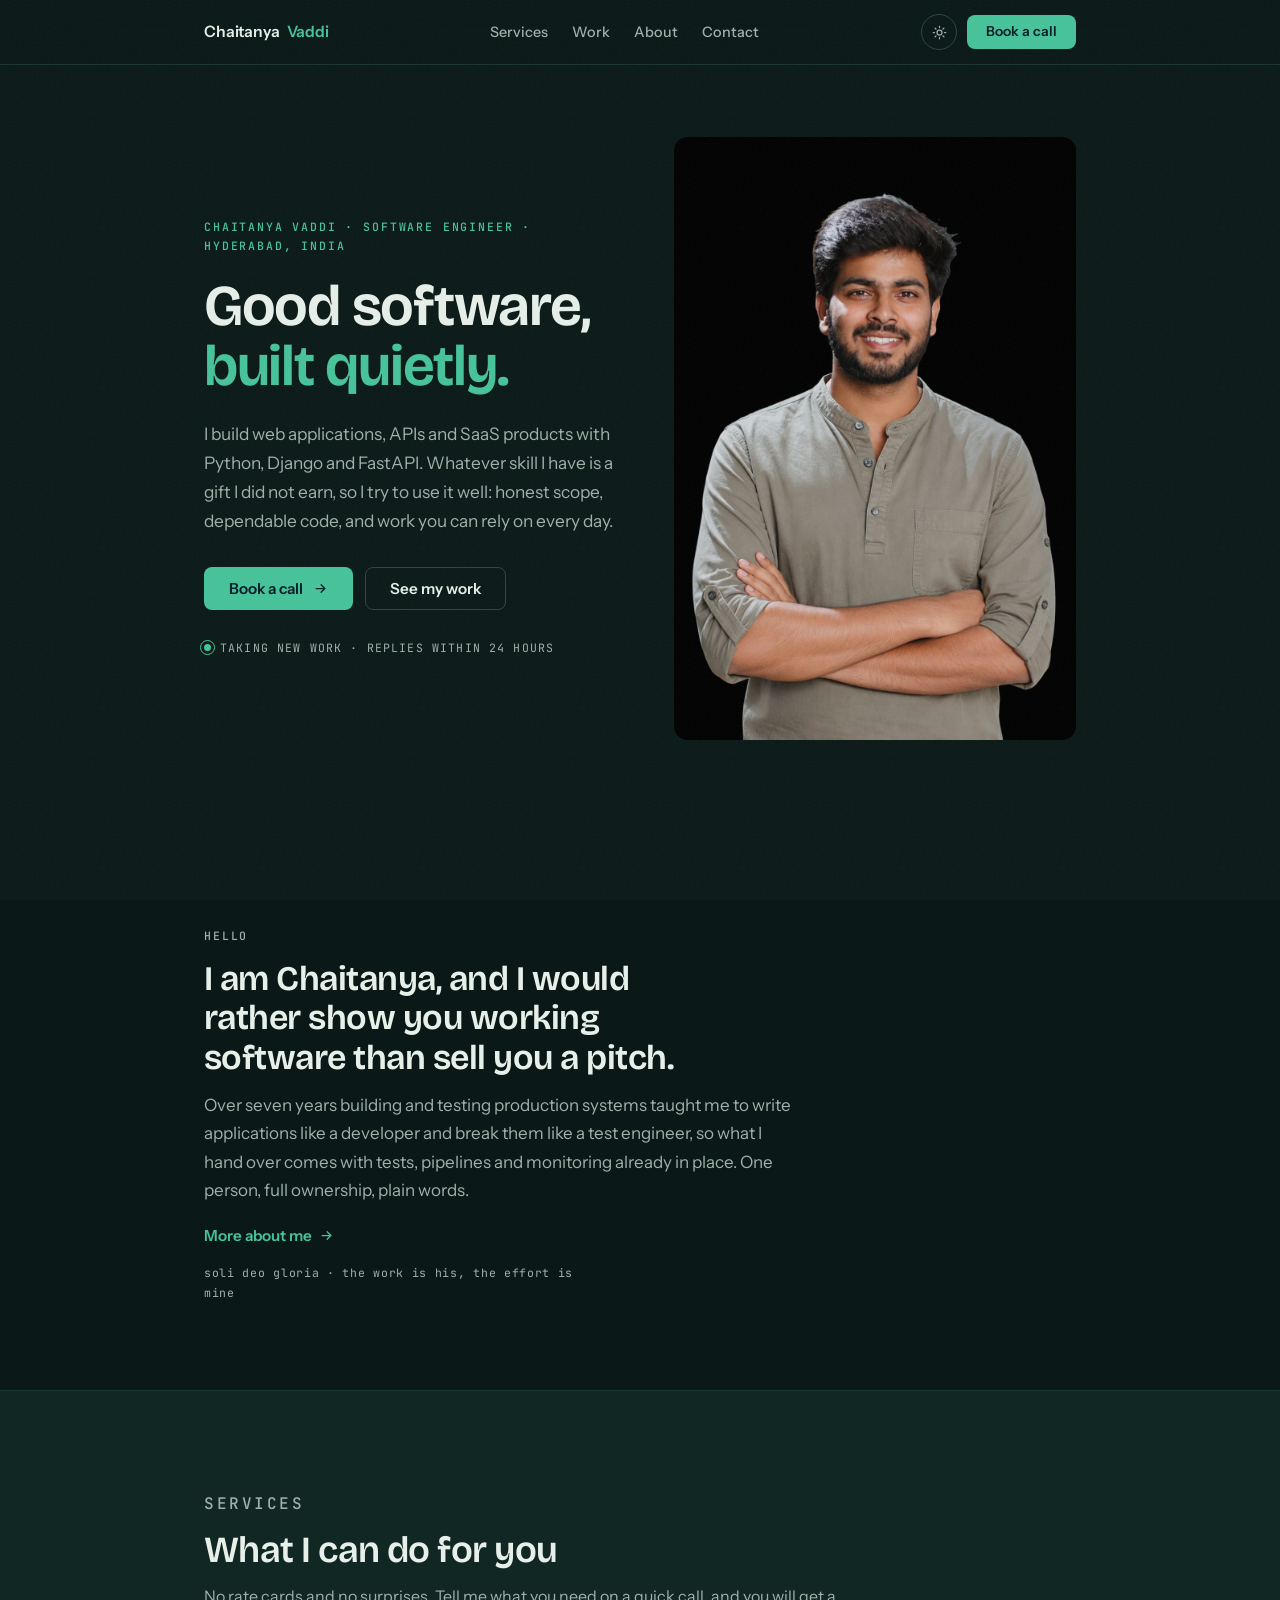
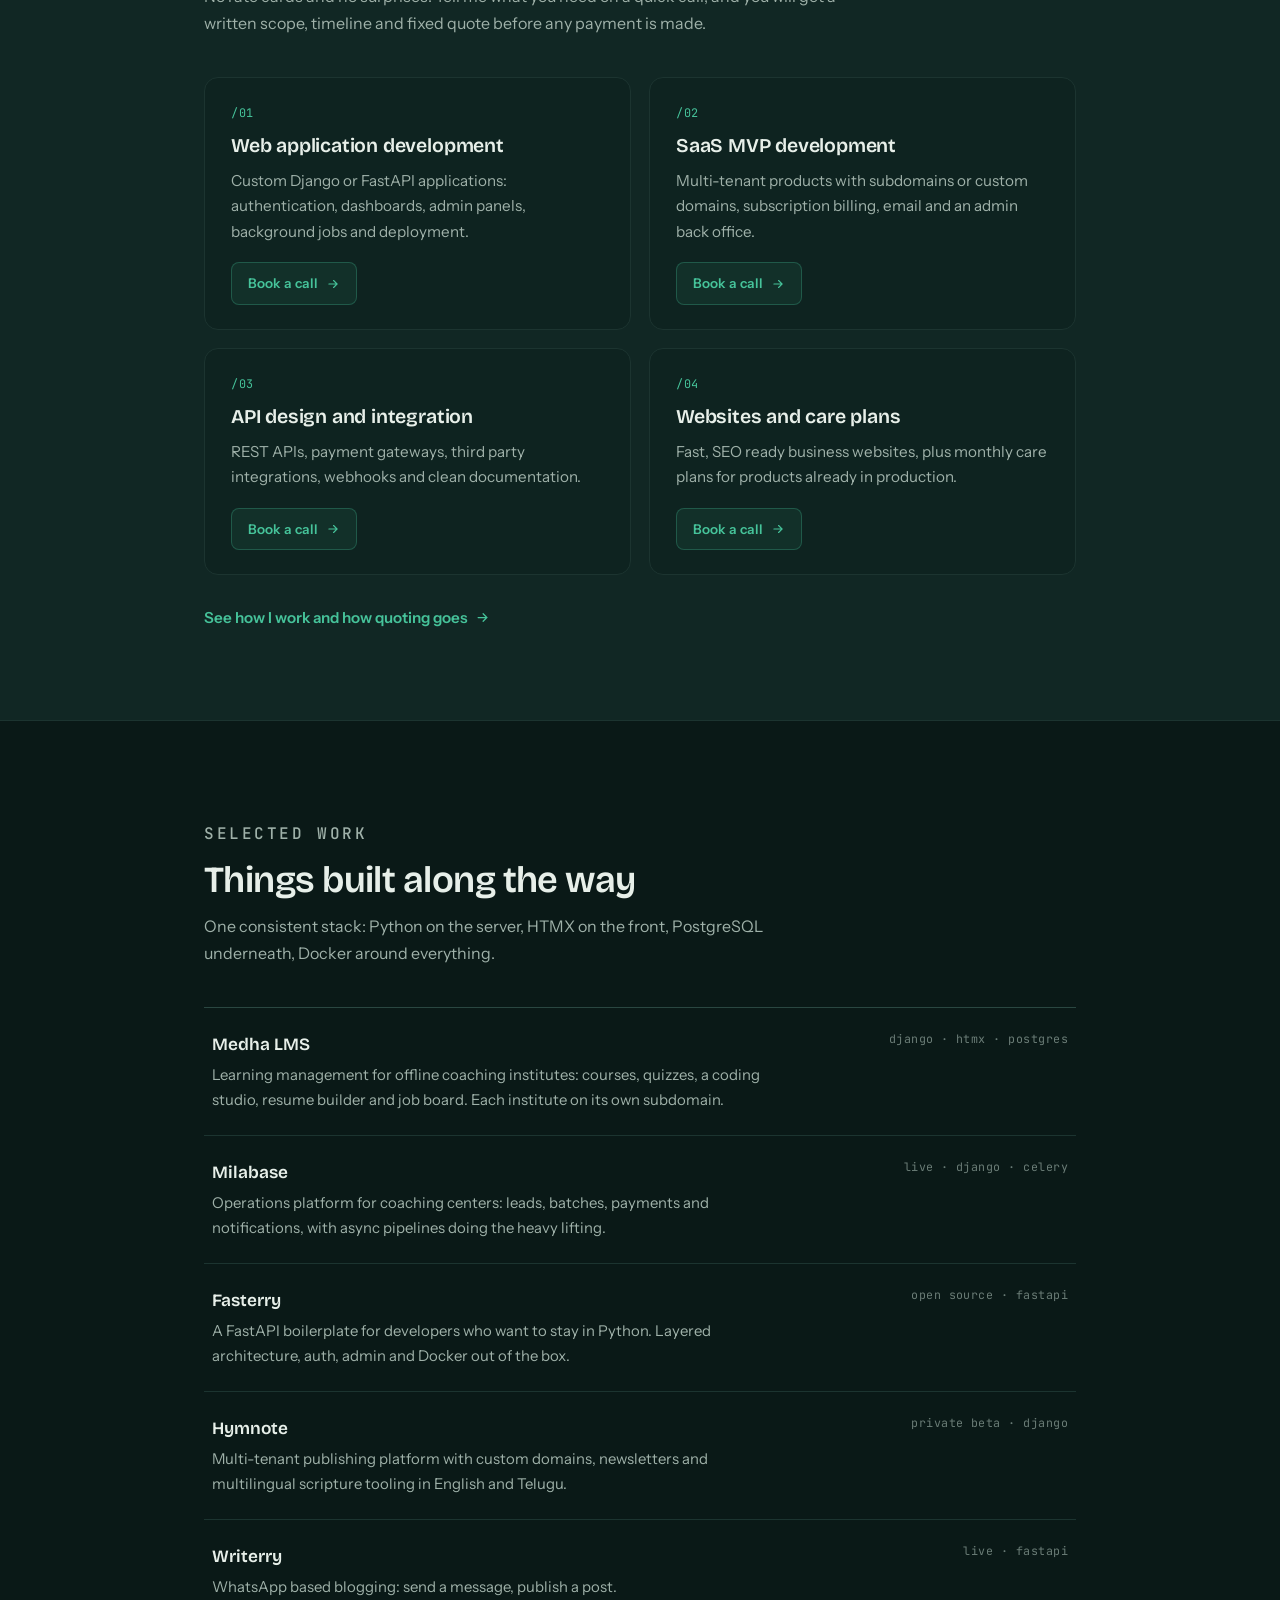
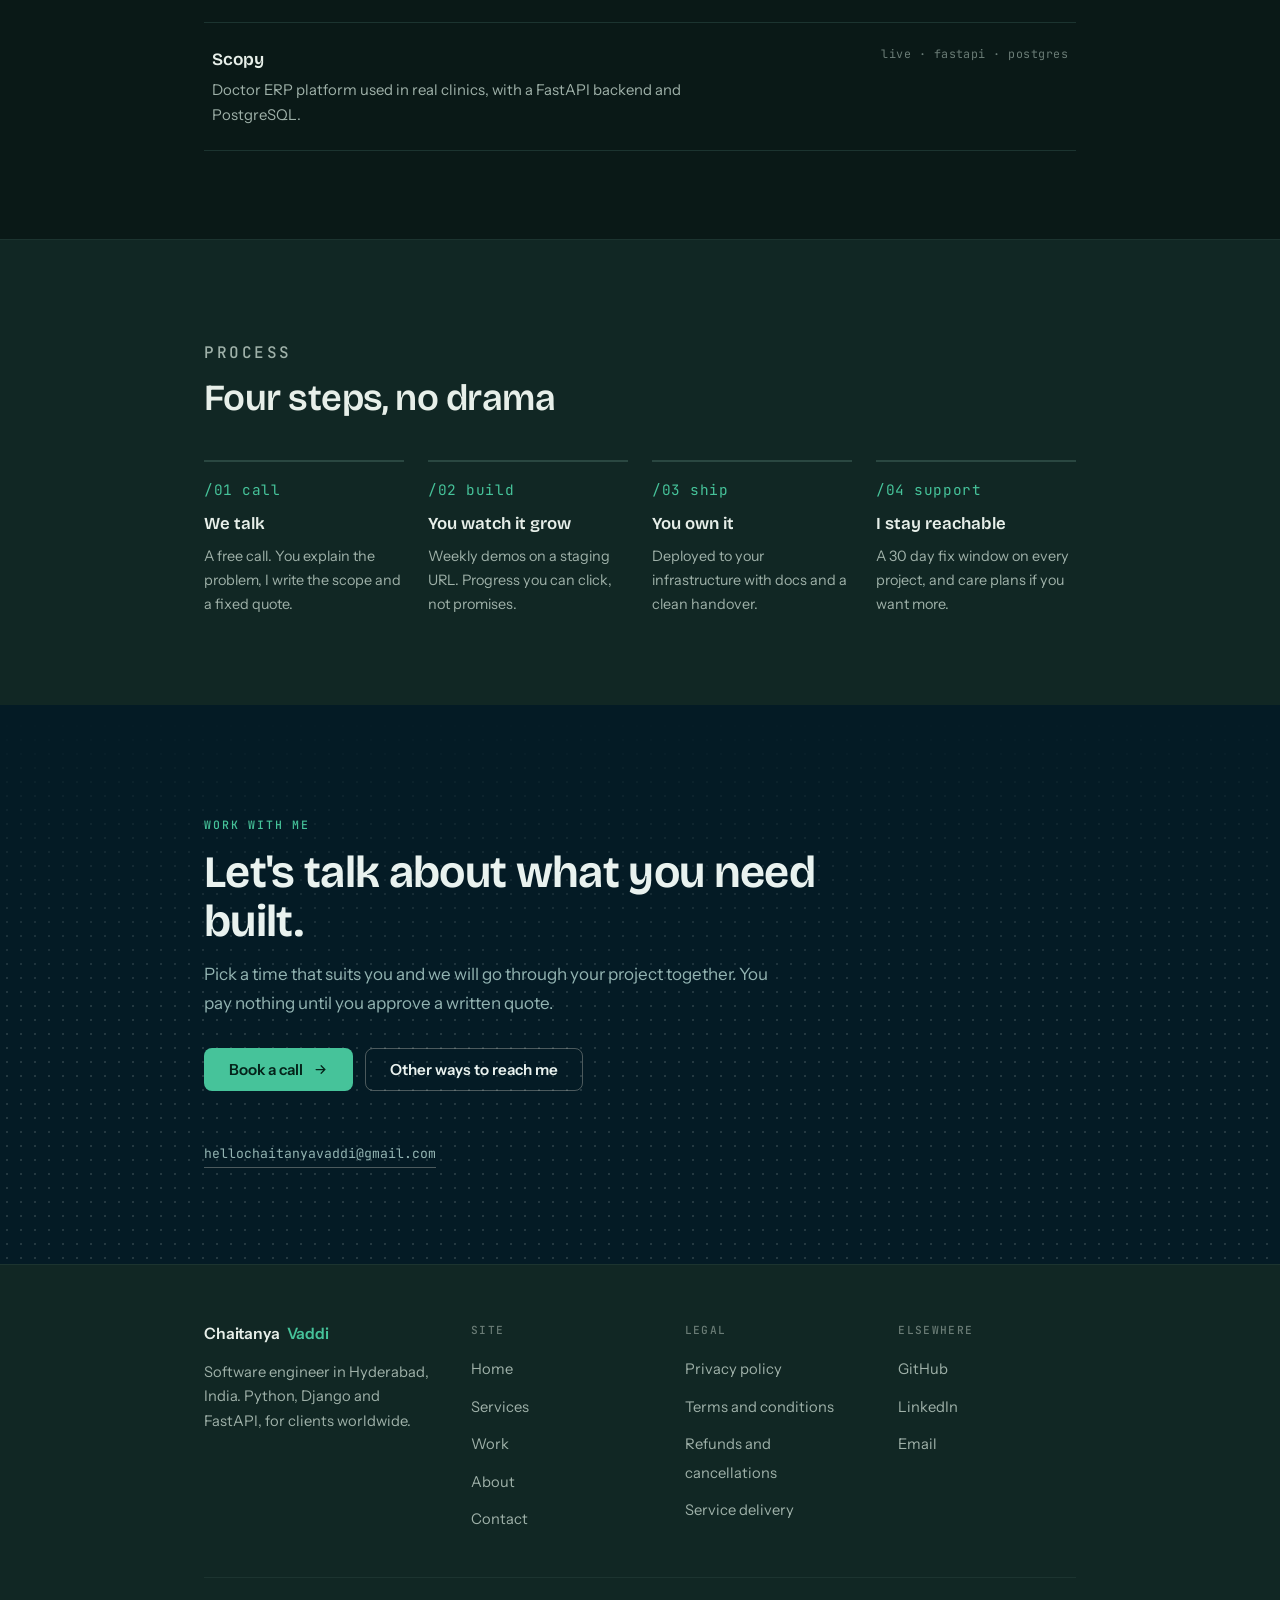
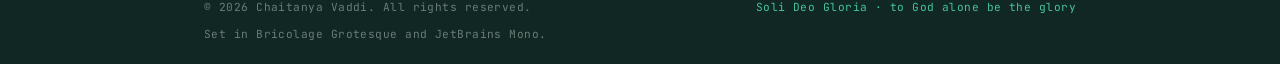
==== commit d75b6ab7: "Use hero photo as-is (faithful, rounded corners, no fade) Co-Authored-By: Claude Opus 4.8 (1M contex" ====
--- a/index.html
+++ b/index.html
@@ -103,7 +103,7 @@
           <p class="hero-status"><span class="status-dot"></span> Taking new work · replies within 24 hours</p>
         </div>
         <div class="hero-portrait reveal">
-          <img src="/assets/img/cv-hero.webp" alt="Chaitanya Vaddi, software engineer" width="956" height="1409" fetchpriority="high">
+          <img src="/assets/img/cv-hero.webp" alt="Chaitanya Vaddi, software engineer" width="1000" height="1500" fetchpriority="high">
         </div>
       </div>
     </section>
--- a/assets/css/style.css
+++ b/assets/css/style.css
@@ -294,11 +294,11 @@
   70%, 100% { transform: scale(1.5); opacity: 0; }
 }
 
-/* hero portrait (transparent cutout, no panel, blends into page) */
+/* hero portrait (faithful photo, edges feathered into the page, no box) */
 .hero-portrait {
   position: relative;
   align-self: stretch;
-  min-height: 440px;
+  min-height: 460px;
   display: flex;
   justify-content: center;
   align-items: flex-end;
@@ -307,17 +307,14 @@
   height: 100%;
   width: auto;
   max-width: 100%;
-  object-fit: contain;
-  object-position: bottom center;
-  filter: drop-shadow(0 16px 36px rgba(0, 0, 0, 0.28));
-}
-[data-theme="dark"] .hero-portrait img { filter: none; }
+  border-radius: var(--radius-lg);
+}
 
 @media (max-width: 820px) {
   .hero .wrap { grid-template-columns: 1fr; gap: 28px; }
   .hero-inner { order: 1; }
   .hero-portrait { order: 2; min-height: 0; }
-  .hero-portrait img { max-height: 460px; }
+  .hero-portrait img { max-height: 480px; }
 }
 
 /* ---------- sections ---------- */
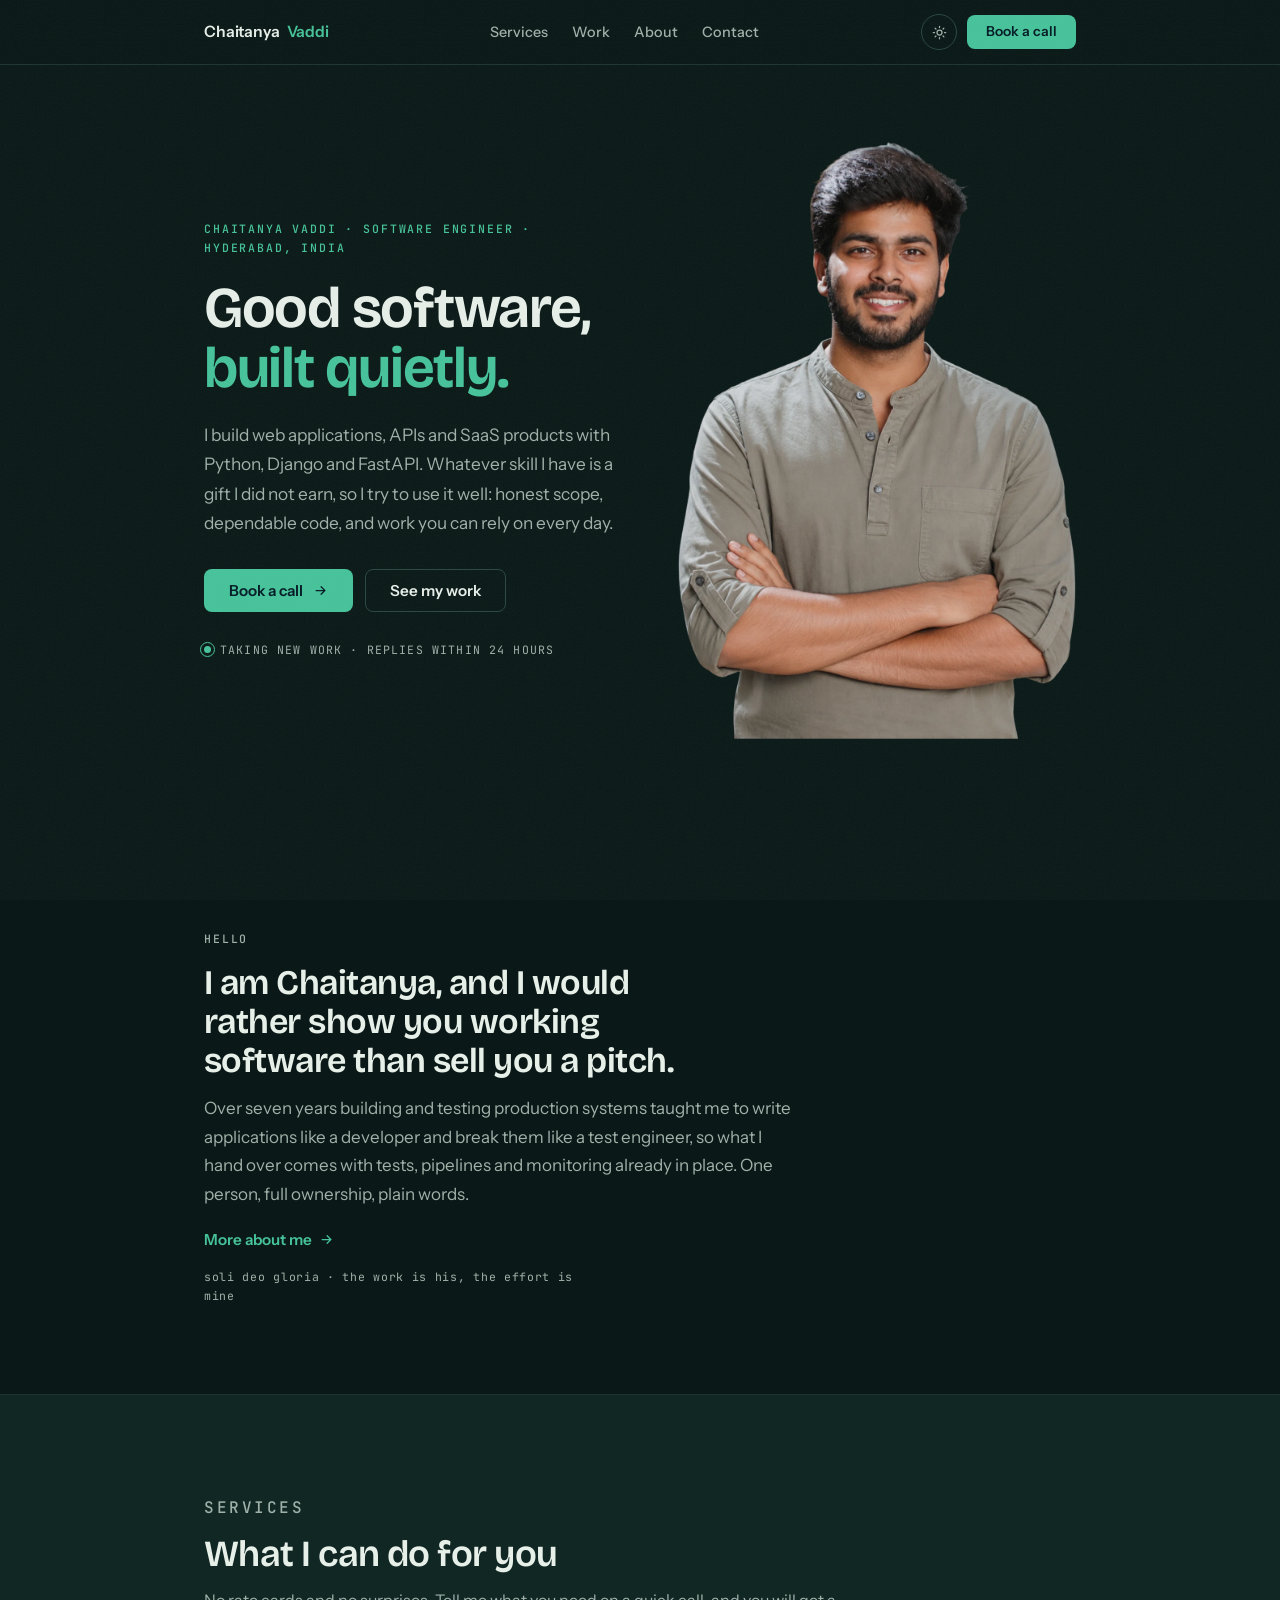
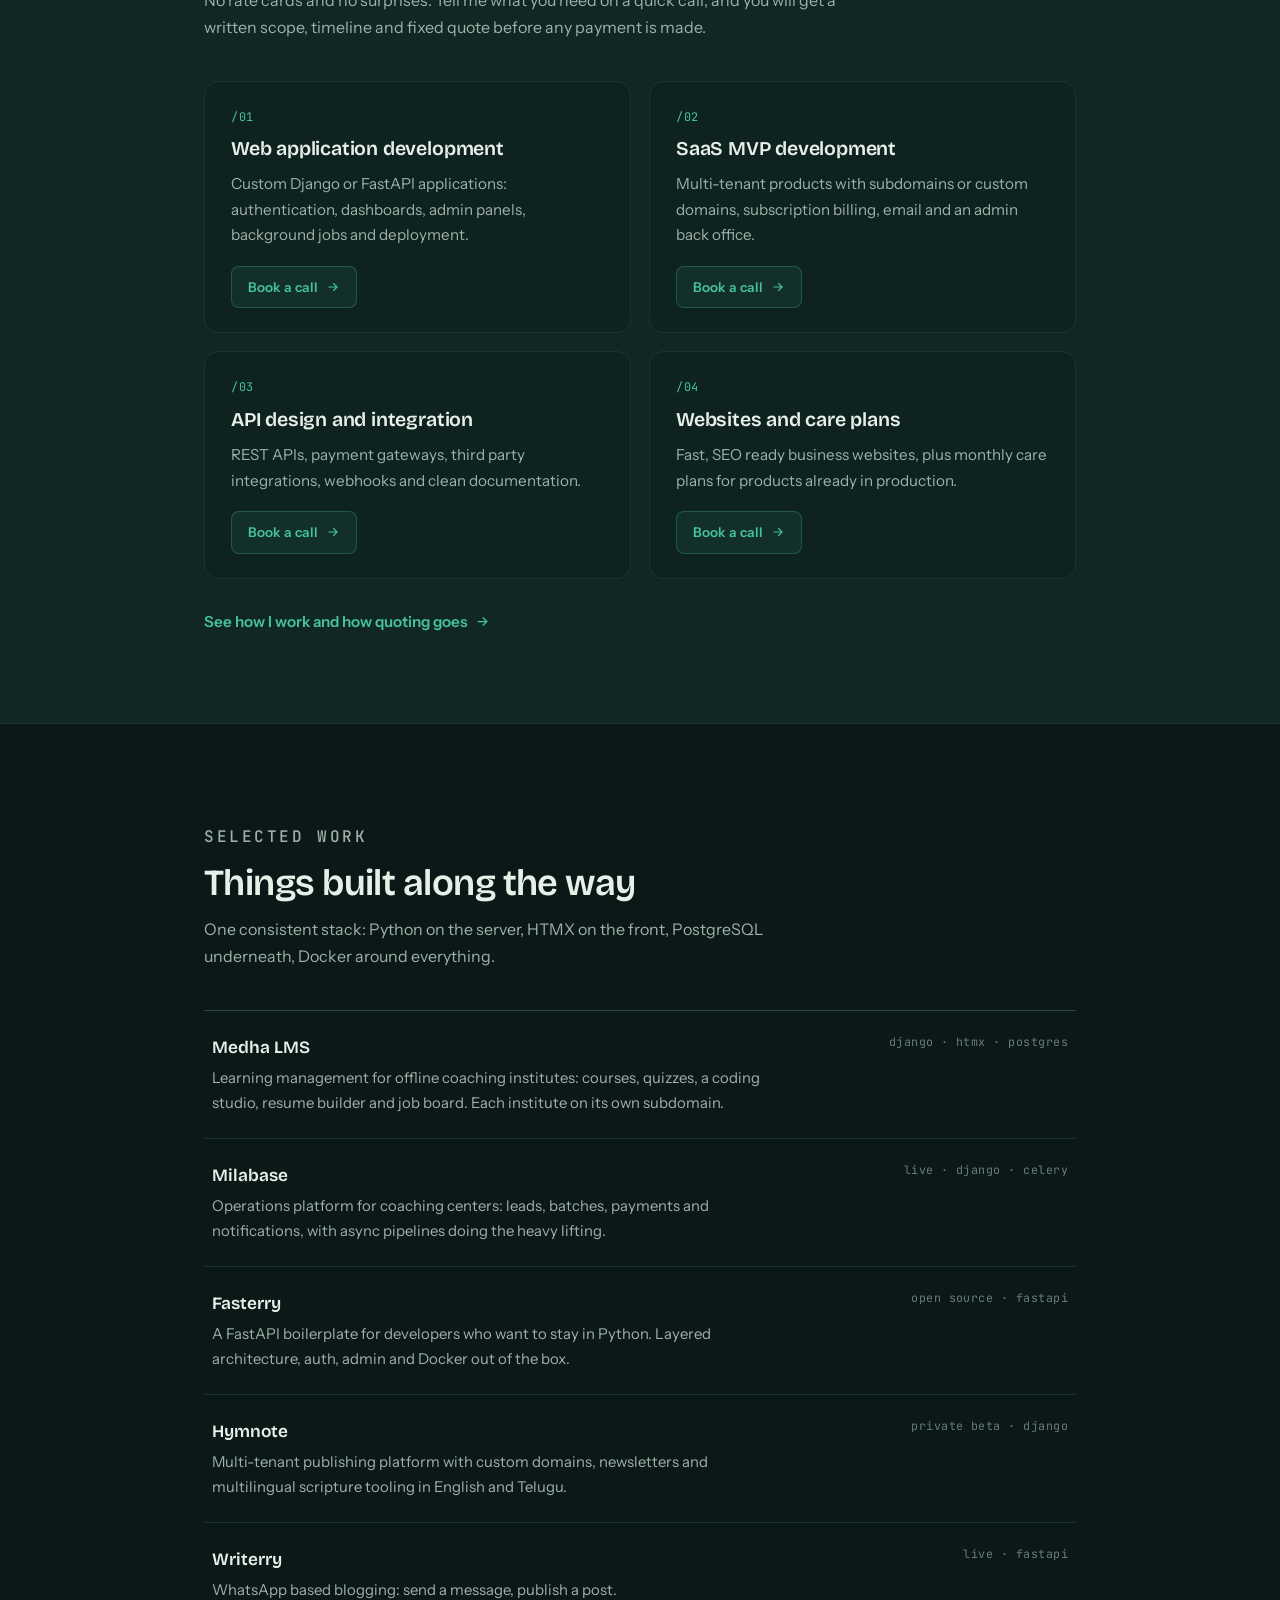
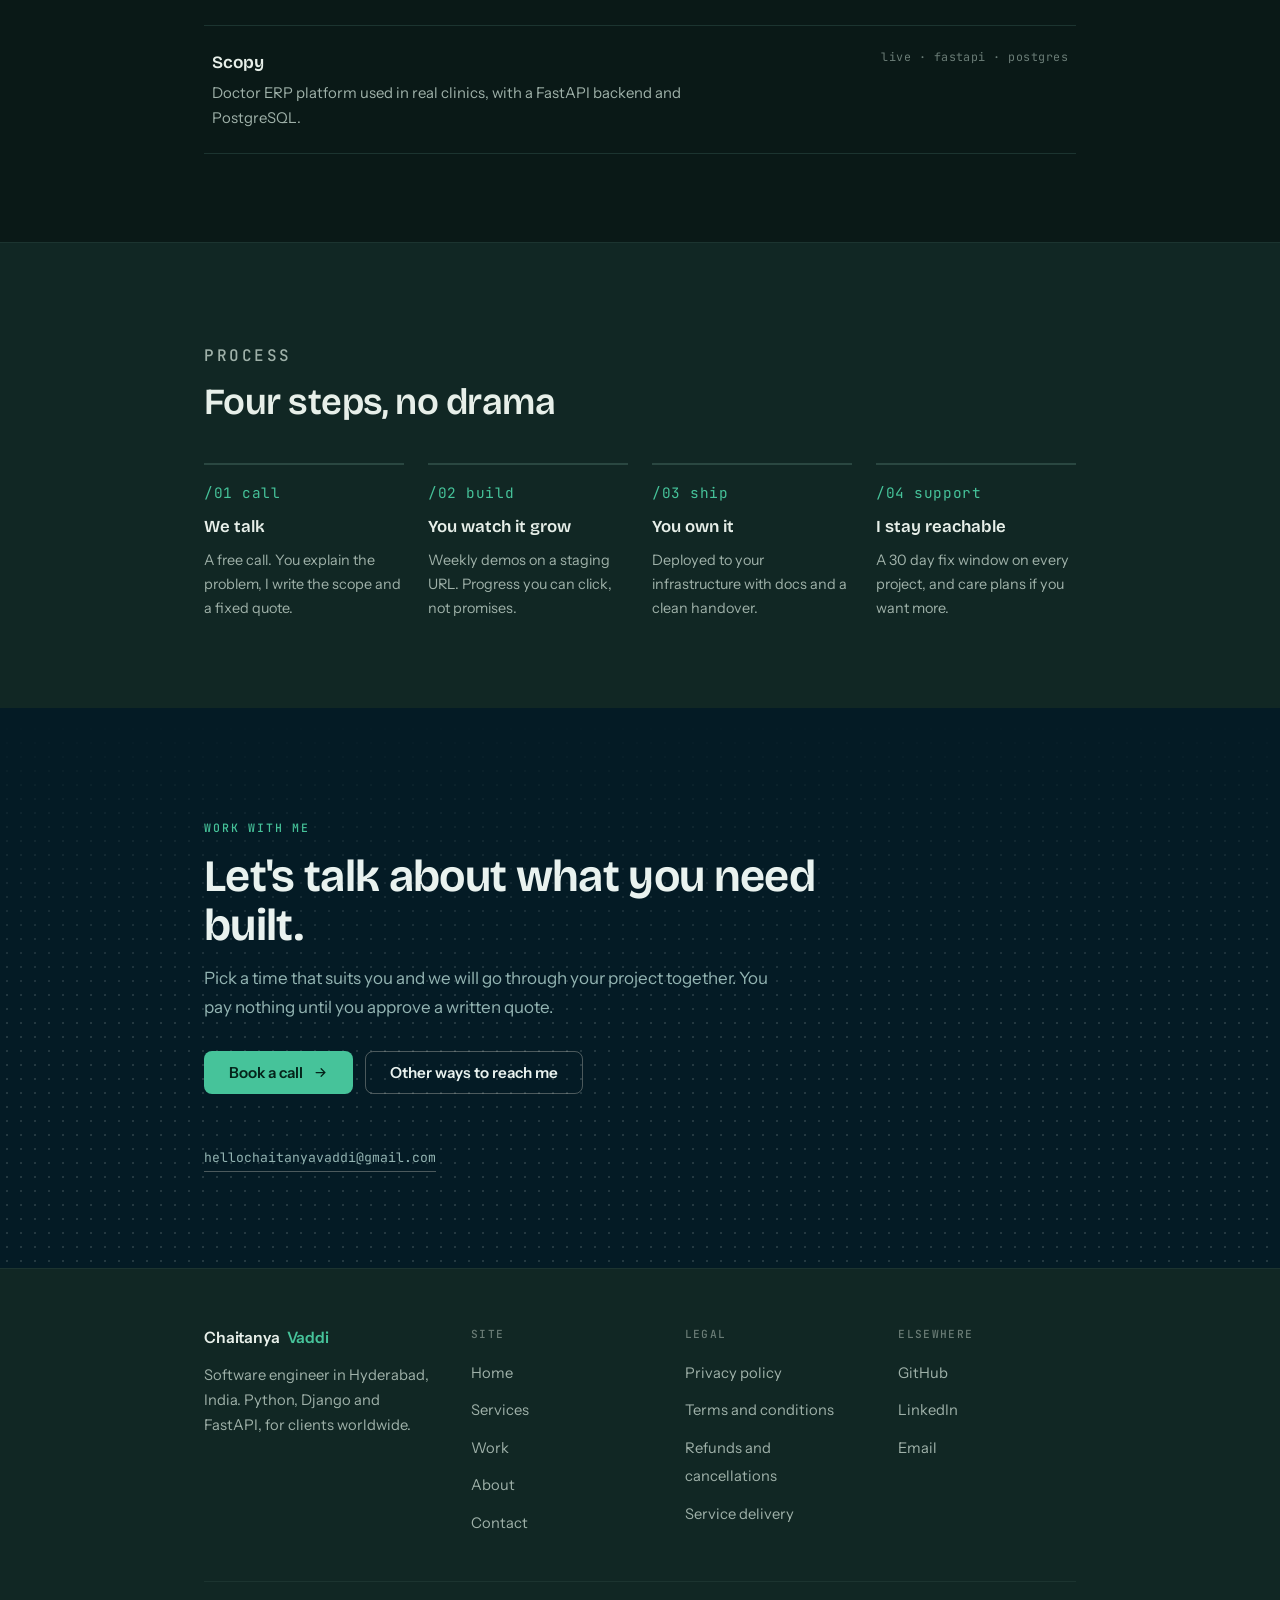
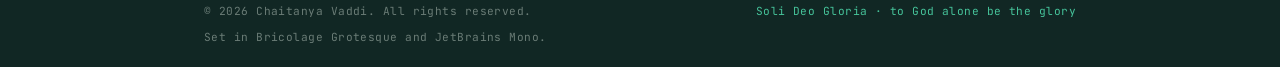
==== commit f44e99e3: "Use transparent hero cutout so it blends in both light and dark Co-Authored-By: Claude Opus 4.8 (1M " ====
--- a/index.html
+++ b/index.html
@@ -103,7 +103,7 @@
           <p class="hero-status"><span class="status-dot"></span> Taking new work · replies within 24 hours</p>
         </div>
         <div class="hero-portrait reveal">
-          <img src="/assets/img/cv-hero.webp" alt="Chaitanya Vaddi, software engineer" width="1000" height="1500" fetchpriority="high">
+          <img src="/assets/img/cv-hero.webp" alt="Chaitanya Vaddi, software engineer" width="994" height="1500" fetchpriority="high">
         </div>
       </div>
     </section>
--- a/assets/css/style.css
+++ b/assets/css/style.css
@@ -307,7 +307,8 @@
   height: 100%;
   width: auto;
   max-width: 100%;
-  border-radius: var(--radius-lg);
+  object-fit: contain;
+  object-position: bottom center;
 }
 
 @media (max-width: 820px) {
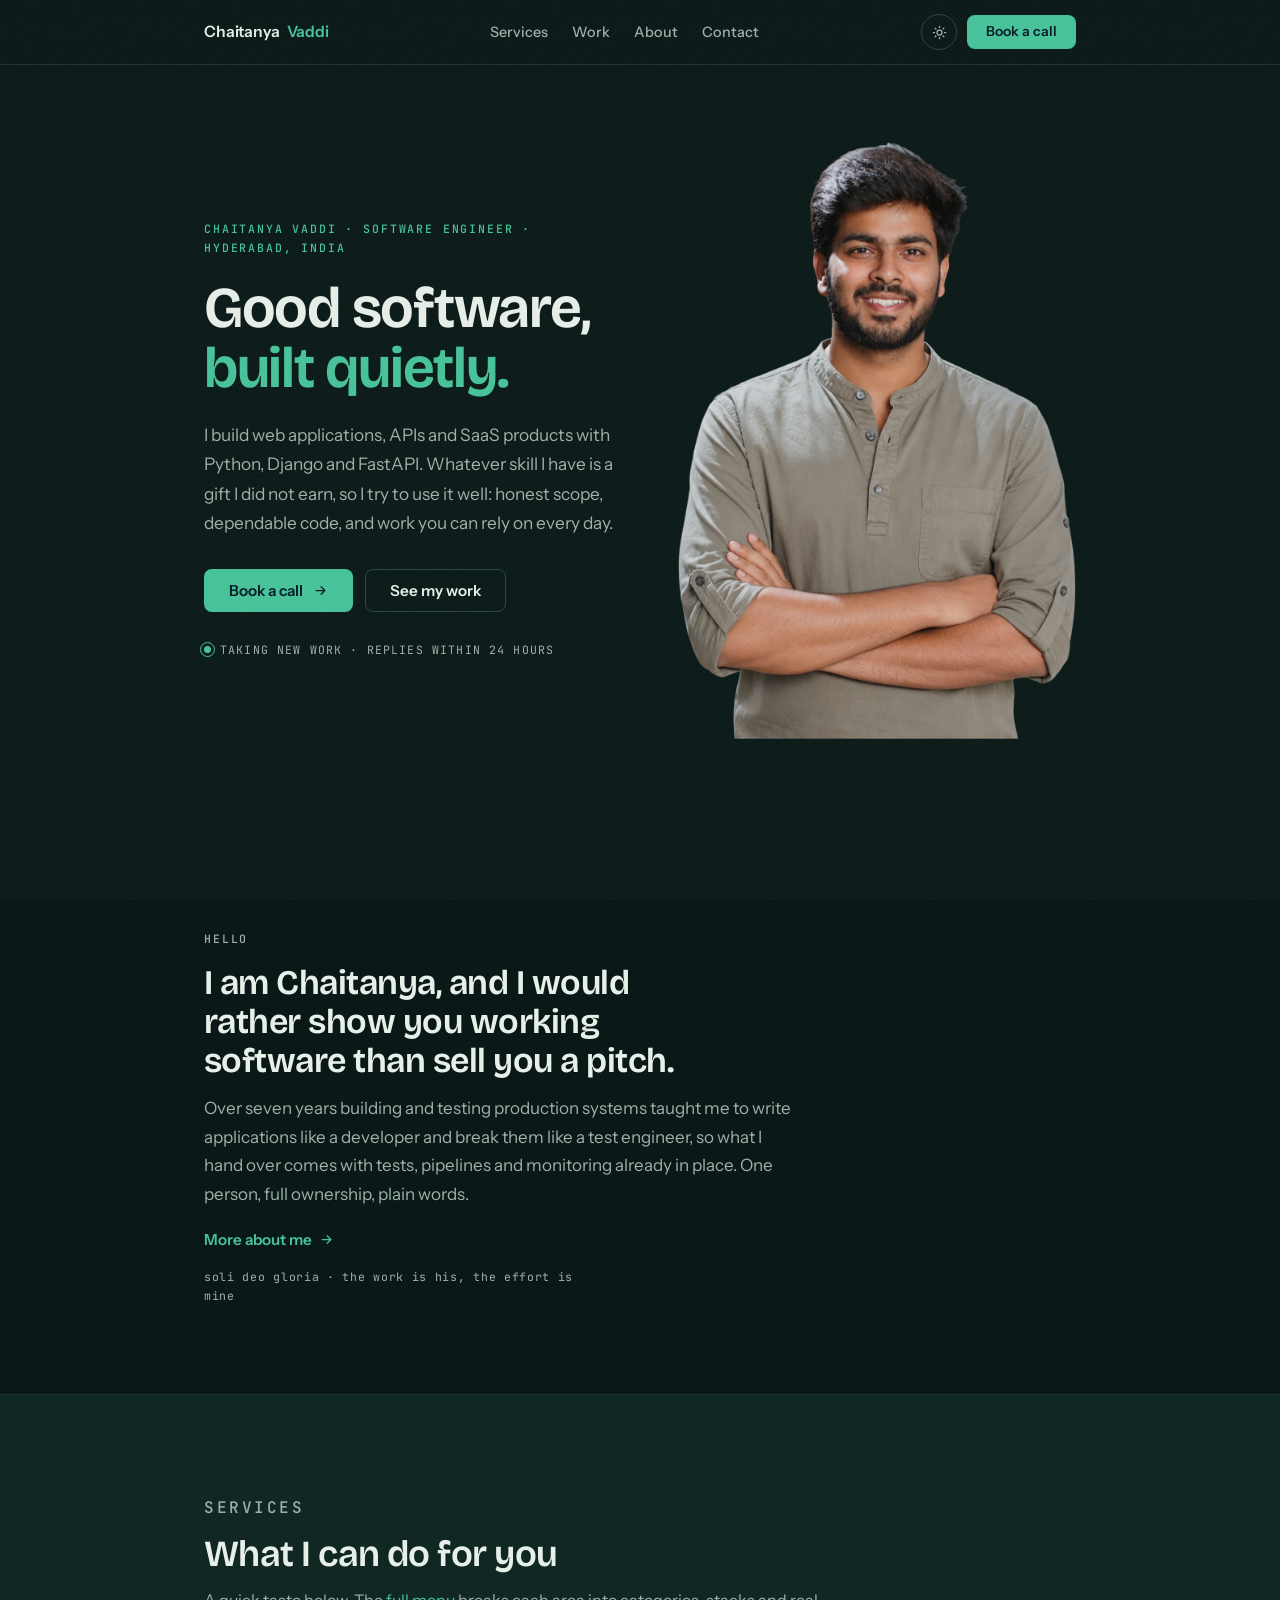
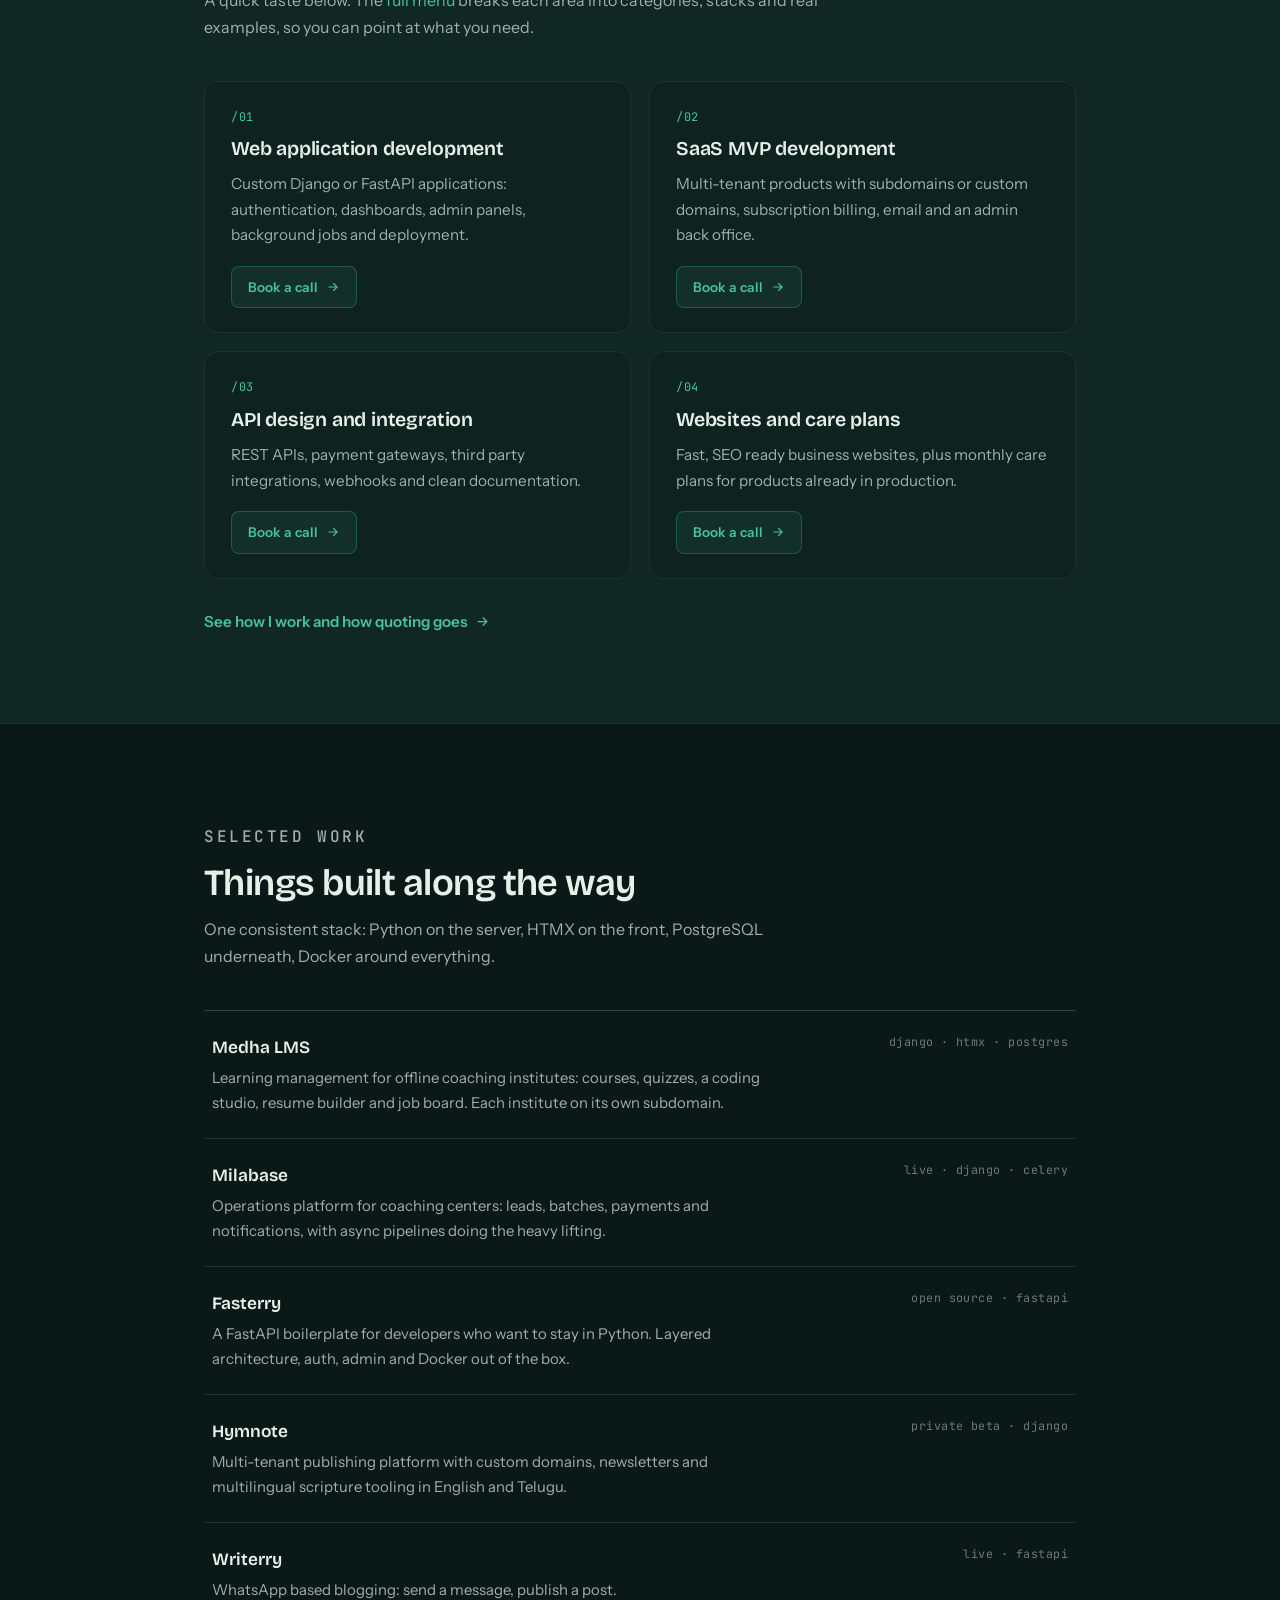
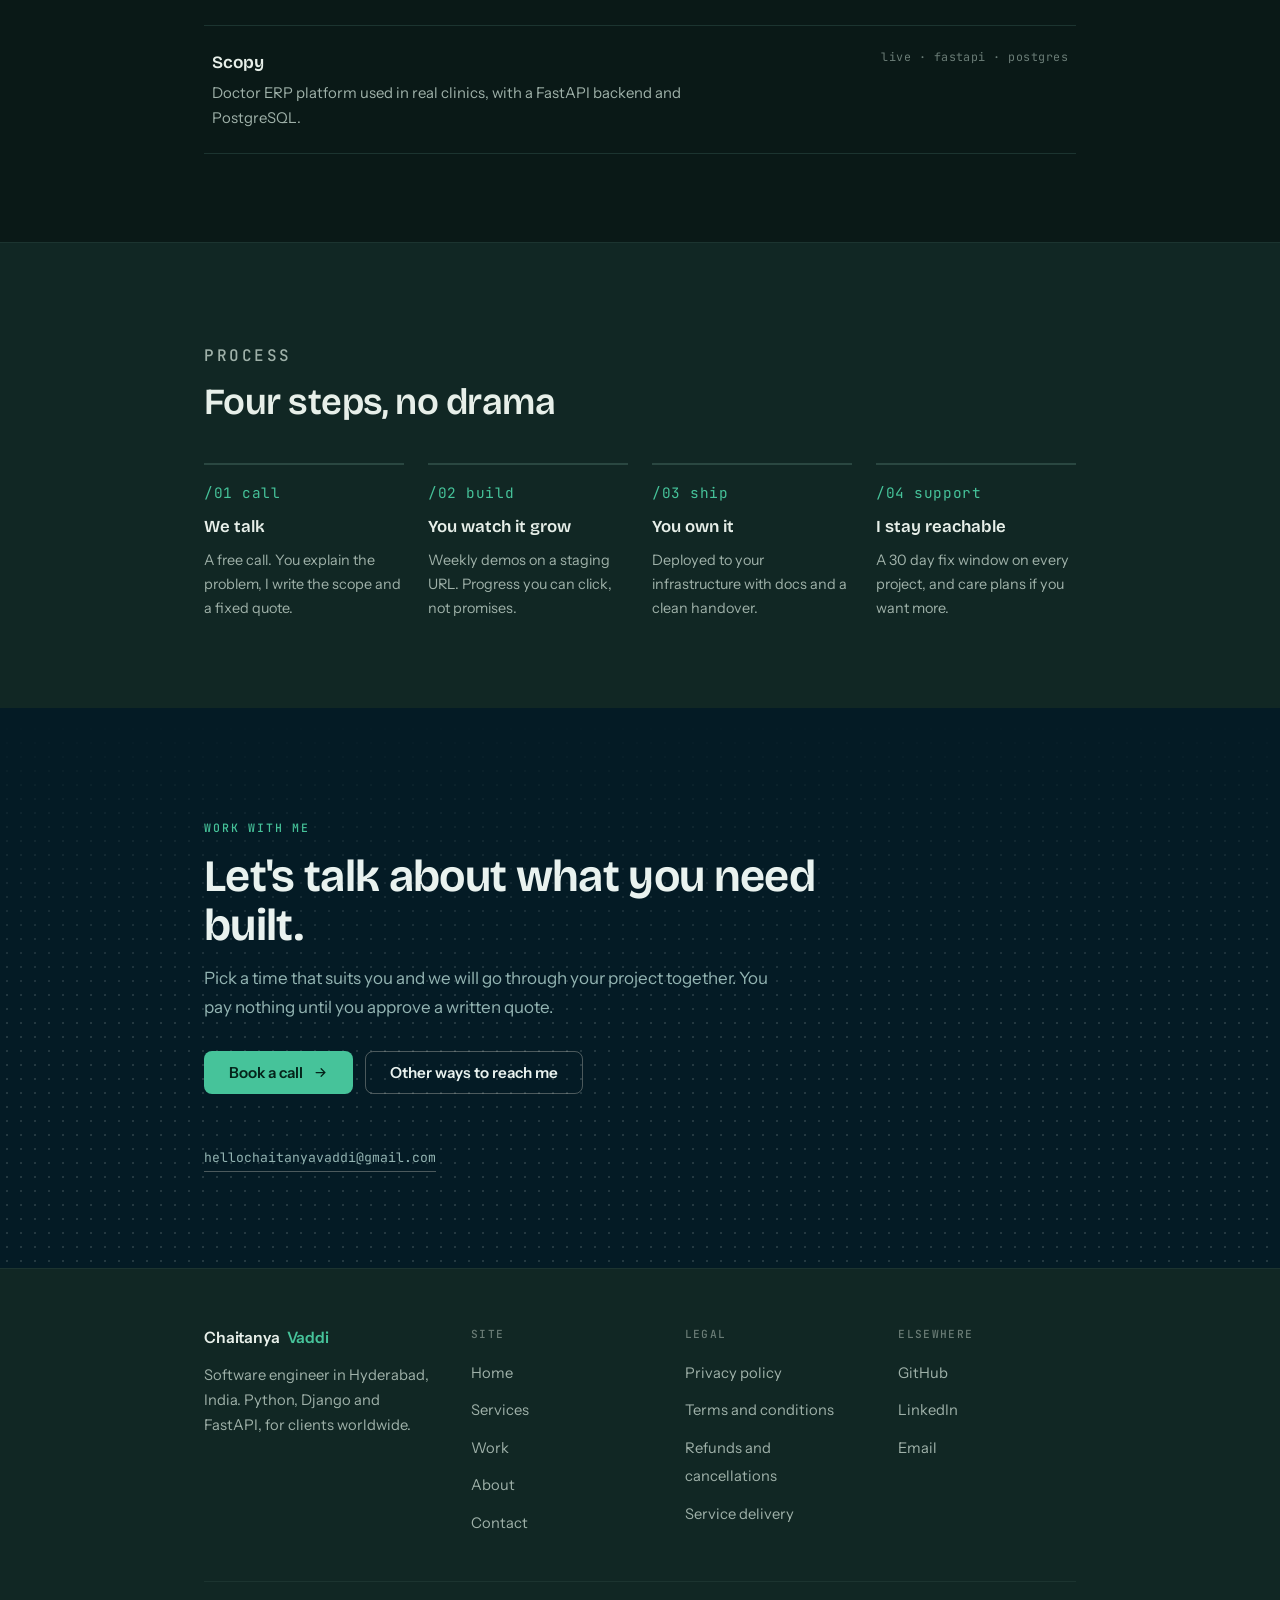
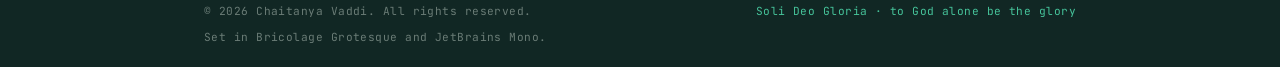
==== commit 8636a2ae: "Shared JS-mounted header/footer + capabilities menu services page - Extract header and footer into m" ====
--- a/index.html
+++ b/index.html
@@ -63,30 +63,8 @@
   }
   </script>
 </head>
-<body>
-  <a class="skip-link" href="#main">Skip to content</a>
-
-  <header class="site-header">
-    <div class="wrap">
-      <a class="brand" href="/">Chaitanya <span class="brand-dot">Vaddi</span></a>
-      <nav class="site-nav" aria-label="Main">
-        <a href="/services.html">Services</a>
-        <a href="/#work">Work</a>
-        <a href="/about.html">About</a>
-        <a href="/contact.html">Contact</a>
-      </nav>
-      <div class="header-actions">
-        <button class="theme-toggle" type="button" aria-label="Toggle color theme">
-          <svg class="icon-moon" width="15" height="15" viewBox="0 0 24 24" fill="none" stroke="currentColor" stroke-width="2" stroke-linecap="round"><path d="M21 12.79A9 9 0 1 1 11.21 3 7 7 0 0 0 21 12.79z"/></svg>
-          <svg class="icon-sun" width="15" height="15" viewBox="0 0 24 24" fill="none" stroke="currentColor" stroke-width="2" stroke-linecap="round"><circle cx="12" cy="12" r="4"/><path d="M12 2v2M12 20v2M4.93 4.93l1.41 1.41M17.66 17.66l1.41 1.41M2 12h2M20 12h2M4.93 19.07l1.41-1.41M17.66 6.34l1.41-1.41"/></svg>
-        </button>
-        <a class="btn btn-solid header-cta" href="https://cal.com/chaitanyavaddi/project-enquiry" target="_blank" rel="noopener">Book a call</a>
-        <button class="nav-burger" type="button" aria-label="Open menu" aria-expanded="false">
-          <svg width="20" height="20" viewBox="0 0 24 24" fill="none" stroke="currentColor" stroke-width="2" stroke-linecap="round"><path d="M3 6h18M3 12h18M3 18h18"/></svg>
-        </button>
-      </div>
-    </div>
-  </header>
+<body data-page="home">
+  <div id="site-header"></div>
 
   <main id="main">
     <!-- ============ HERO ============ -->
@@ -127,7 +105,7 @@
         <div class="section-head reveal">
           <p class="eyebrow">Services</p>
           <h2>What I can do for you</h2>
-          <p>No rate cards and no surprises. Tell me what you need on a quick call, and you will get a written scope, timeline and fixed quote before any payment is made.</p>
+          <p>A quick taste below. The <a href="/services.html" style="color:var(--accent)">full menu</a> breaks each area into categories, stacks and real examples, so you can point at what you need.</p>
         </div>
         <div class="svc-grid">
           <article class="svc-card reveal">
@@ -250,48 +228,7 @@
     </section>
   </main>
 
-  <footer class="site-footer">
-    <div class="wrap">
-      <div class="footer-grid">
-        <div class="footer-brand">
-          <a class="brand" href="/">Chaitanya <span class="brand-dot">Vaddi</span></a>
-          <p>Software engineer in Hyderabad, India. Python, Django and FastAPI, for clients worldwide.</p>
-        </div>
-        <div class="footer-col">
-          <h3>Site</h3>
-          <ul>
-            <li><a href="/">Home</a></li>
-            <li><a href="/services.html">Services</a></li>
-            <li><a href="/#work">Work</a></li>
-            <li><a href="/about.html">About</a></li>
-            <li><a href="/contact.html">Contact</a></li>
-          </ul>
-        </div>
-        <div class="footer-col">
-          <h3>Legal</h3>
-          <ul>
-            <li><a href="/privacy.html">Privacy policy</a></li>
-            <li><a href="/terms.html">Terms and conditions</a></li>
-            <li><a href="/refunds.html">Refunds and cancellations</a></li>
-            <li><a href="/delivery.html">Service delivery</a></li>
-          </ul>
-        </div>
-        <div class="footer-col">
-          <h3>Elsewhere</h3>
-          <ul>
-            <li><a href="https://github.com/chaitanyavaddi" target="_blank" rel="noopener">GitHub</a></li>
-            <li><a href="https://www.linkedin.com/in/vaddichaitanya/" target="_blank" rel="noopener">LinkedIn</a></li>
-            <li><a href="mailto:hellochaitanyavaddi@gmail.com">Email</a></li>
-          </ul>
-        </div>
-      </div>
-      <div class="footer-bottom">
-        <span>© <span data-year>2026</span> Chaitanya Vaddi. All rights reserved.</span>
-        <span class="sdg">Soli Deo Gloria · to God alone be the glory</span>
-        <span>Set in Bricolage Grotesque and JetBrains Mono.</span>
-      </div>
-    </div>
-  </footer>
+  <div id="site-footer"></div>
 
   <script src="/assets/js/main.js" defer></script>
 </body>
--- a/assets/css/style.css
+++ b/assets/css/style.css
@@ -810,3 +810,204 @@
 }
 .skip-link:focus { top: 12px; }
 :focus-visible { outline: 2px solid var(--accent); outline-offset: 3px; }
+
+/* ============================================================
+   Capabilities menu (services page)
+   Discipline > Sub-category > Domains > Stack > Examples
+   Per-chapter accent set inline via --chap.
+   ============================================================ */
+
+/* sticky discipline index */
+.cap-index {
+  position: sticky;
+  top: 64px;
+  z-index: 60;
+  background: color-mix(in srgb, var(--bg) 86%, transparent);
+  -webkit-backdrop-filter: blur(12px);
+  backdrop-filter: blur(12px);
+  border-bottom: 1px solid var(--line);
+}
+.cap-index .wrap { display: flex; gap: 8px; overflow-x: auto; padding-top: 12px; padding-bottom: 12px; scrollbar-width: none; }
+.cap-index .wrap::-webkit-scrollbar { display: none; }
+.cap-index a {
+  flex: none;
+  display: inline-flex;
+  align-items: center;
+  gap: 8px;
+  font-family: var(--font-mono);
+  font-size: 0.74rem;
+  letter-spacing: 0.04em;
+  color: var(--ink-2);
+  border: 1px solid var(--line-strong);
+  border-radius: 999px;
+  padding: 7px 14px;
+  white-space: nowrap;
+  transition: color 0.2s ease, border-color 0.2s ease, background-color 0.2s ease;
+}
+.cap-index a .idx { color: var(--ink-3); }
+.cap-index a:hover { color: var(--ink); border-color: var(--ink); }
+
+/* chapter */
+.chapter { padding: 76px 0; border-top: 1px solid var(--line); position: relative; overflow: hidden; }
+.chapter-alt { background: var(--surface); }
+.chapter-head { position: relative; margin-bottom: 34px; }
+.chapter-num {
+  position: absolute;
+  top: -34px; right: -6px;
+  font-family: var(--font-display);
+  font-weight: 700;
+  font-size: clamp(5rem, 14vw, 11rem);
+  line-height: 1;
+  color: color-mix(in srgb, var(--chap) 12%, transparent);
+  pointer-events: none;
+  z-index: 0;
+}
+.chapter-head .k {
+  font-family: var(--font-mono);
+  font-size: 0.74rem;
+  letter-spacing: 0.16em;
+  text-transform: uppercase;
+  color: var(--chap);
+  position: relative; z-index: 1;
+}
+.chapter-head h2 {
+  font-family: var(--font-display);
+  font-size: clamp(1.9rem, 4.4vw, 2.9rem);
+  font-weight: 640;
+  letter-spacing: -0.02em;
+  line-height: 1.08;
+  margin-top: 10px;
+  max-width: 20ch;
+  position: relative; z-index: 1;
+}
+.chapter-head p { color: var(--ink-2); margin-top: 12px; max-width: 60ch; position: relative; z-index: 1; }
+
+/* sub-category */
+.subcat {
+  display: grid;
+  grid-template-columns: 300px 1fr;
+  gap: 30px;
+  padding: 30px 0;
+  border-top: 1px solid var(--line);
+}
+.subcat:first-of-type { border-top: 1px dashed var(--line-strong); }
+.subcat-info h3 {
+  font-family: var(--font-display);
+  font-size: 1.3rem;
+  font-weight: 620;
+  letter-spacing: -0.01em;
+  line-height: 1.2;
+}
+.subcat-info > p { color: var(--ink-2); font-size: 0.95rem; margin-top: 8px; }
+.meta-label {
+  font-family: var(--font-mono);
+  font-size: 0.64rem;
+  letter-spacing: 0.14em;
+  text-transform: uppercase;
+  color: var(--ink-3);
+  margin: 16px 0 8px;
+}
+.tag-row, .stack-row { display: flex; flex-wrap: wrap; gap: 7px; }
+.tag {
+  display: inline-flex;
+  align-items: center;
+  gap: 6px;
+  font-size: 0.78rem;
+  color: var(--ink-2);
+  border: 1px solid var(--line-strong);
+  border-radius: 999px;
+  padding: 4px 11px;
+}
+.tag::before { content: ""; width: 6px; height: 6px; border-radius: 50%; background: var(--chap); flex: none; }
+.chip {
+  font-family: var(--font-mono);
+  font-size: 0.7rem;
+  color: var(--ink-2);
+  background: var(--surface-2);
+  border-radius: 6px;
+  padding: 4px 9px;
+}
+
+/* example shelf */
+.shelf-wrap { position: relative; min-width: 0; }
+.shelf {
+  display: flex;
+  gap: 14px;
+  overflow-x: auto;
+  scroll-snap-type: x mandatory;
+  padding: 2px 2px 12px;
+  scrollbar-width: thin;
+}
+.shelf::-webkit-scrollbar { height: 6px; }
+.shelf::-webkit-scrollbar-thumb { background: var(--line-strong); border-radius: 6px; }
+.shelf::-webkit-scrollbar-track { background: transparent; }
+.ex-card {
+  scroll-snap-align: start;
+  flex: 0 0 216px;
+  border: 1px solid var(--line);
+  border-radius: 12px;
+  background: var(--card);
+  overflow: hidden;
+  transition: transform 0.3s var(--ease), box-shadow 0.3s var(--ease), border-color 0.3s ease;
+}
+.ex-card:hover { transform: translateY(-3px); box-shadow: var(--shadow-lift); border-color: var(--line-strong); }
+.ex-thumb {
+  position: relative;
+  aspect-ratio: 16 / 10;
+  background: color-mix(in srgb, var(--chap) 9%, var(--surface));
+  border-bottom: 1px solid var(--line);
+  overflow: hidden;
+}
+.ex-meta { padding: 12px 14px 14px; }
+.ex-name { font-weight: 600; font-size: 0.92rem; letter-spacing: -0.005em; }
+.ex-desc { color: var(--ink-2); font-size: 0.8rem; margin-top: 3px; line-height: 1.5; }
+
+.chapter-cta { margin-top: 30px; position: relative; z-index: 1; }
+.chapter-cta .link-arrow { color: var(--chap); }
+
+@media (max-width: 760px) {
+  .subcat { grid-template-columns: 1fr; gap: 16px; }
+  .chapter { padding: 60px 0; }
+}
+
+/* ---------- CSS mockups (rendered into [data-mk]) ---------- */
+.mk {
+  position: absolute;
+  left: 16px; right: 16px; bottom: 0; top: 15px;
+  border: 1px solid var(--line-strong);
+  border-bottom: 0;
+  border-radius: 10px 10px 0 0;
+  background: var(--card);
+  overflow: hidden;
+  box-shadow: 0 8px 20px rgba(0, 0, 0, 0.06);
+}
+.mk .bar { height: 15px; display: flex; align-items: center; gap: 3px; padding: 0 7px; border-bottom: 1px solid var(--line); }
+.mk .bar i { width: 4px; height: 4px; border-radius: 50%; background: var(--line-strong); }
+.mk .bar i:first-child { background: var(--chap); }
+.mk .in { padding: 9px; display: grid; gap: 6px; align-content: start; }
+.mk .row { display: flex; gap: 5px; align-items: center; }
+.mk .ln { height: 6px; border-radius: 3px; background: var(--surface-2); flex: 1; }
+.mk .ln.s { flex: 0 0 42%; } .mk .ln.xs { flex: 0 0 24%; } .mk .ln.hl { background: var(--chap); opacity: 0.6; }
+.mk .hero { height: 26px; border-radius: 5px; background: color-mix(in srgb, var(--chap) 32%, var(--surface)); }
+.mk .tiles { display: grid; grid-template-columns: repeat(3, 1fr); gap: 5px; }
+.mk .tiles span { height: 22px; border-radius: 4px; background: var(--surface-2); }
+.mk .kpis { display: grid; grid-template-columns: repeat(3, 1fr); gap: 5px; }
+.mk .kpis span { height: 17px; border-radius: 4px; background: color-mix(in srgb, var(--chap) 22%, var(--surface)); }
+.mk .bars { display: flex; align-items: flex-end; gap: 4px; height: 32px; margin-top: 2px; }
+.mk .bars b { flex: 1; background: var(--chap); opacity: 0.5; border-radius: 2px 2px 0 0; }
+.mk .side { display: grid; grid-template-columns: 26px 1fr; gap: 7px; height: 100%; }
+.mk .side .col { background: var(--surface-2); border-radius: 0; }
+.mk .side .doc { display: grid; gap: 6px; align-content: start; padding: 9px 9px 9px 0; }
+.mk .bub { height: 9px; border-radius: 6px; background: var(--surface-2); }
+.mk .bub.me { background: var(--chap); opacity: 0.6; margin-left: auto; width: 55%; }
+.mk .bub.you { width: 72%; }
+.mk .flow { display: flex; align-items: center; gap: 3px; }
+.mk .flow .n { flex: 1; height: 20px; border-radius: 5px; background: color-mix(in srgb, var(--chap) 26%, var(--surface)); }
+.mk .flow .c { width: 5px; height: 2px; background: var(--line-strong); flex: none; }
+.mk .dot { width: 6px; height: 6px; border-radius: 50%; background: #3fb950; flex: none; }
+.mk .dot.f { background: #e5534b; }
+.mk .method { font-family: var(--font-mono); font-size: 5px; letter-spacing: 0.05em; color: var(--chap); border: 1px solid color-mix(in srgb, var(--chap) 40%, transparent); border-radius: 3px; padding: 1px 3px; flex: none; }
+.mk .phone { position: absolute; inset: 7px 30% 0; border: 1px solid var(--line-strong); border-bottom: 0; border-radius: 10px 10px 0 0; background: var(--card); padding: 7px; display: grid; gap: 5px; align-content: start; }
+.mk .area { height: 34px; margin-top: 4px; border-radius: 4px; background:
+  linear-gradient(180deg, color-mix(in srgb, var(--chap) 28%, transparent), transparent);
+  clip-path: polygon(0 70%, 15% 55%, 30% 62%, 45% 35%, 60% 48%, 75% 22%, 100% 38%, 100% 100%, 0 100%); }
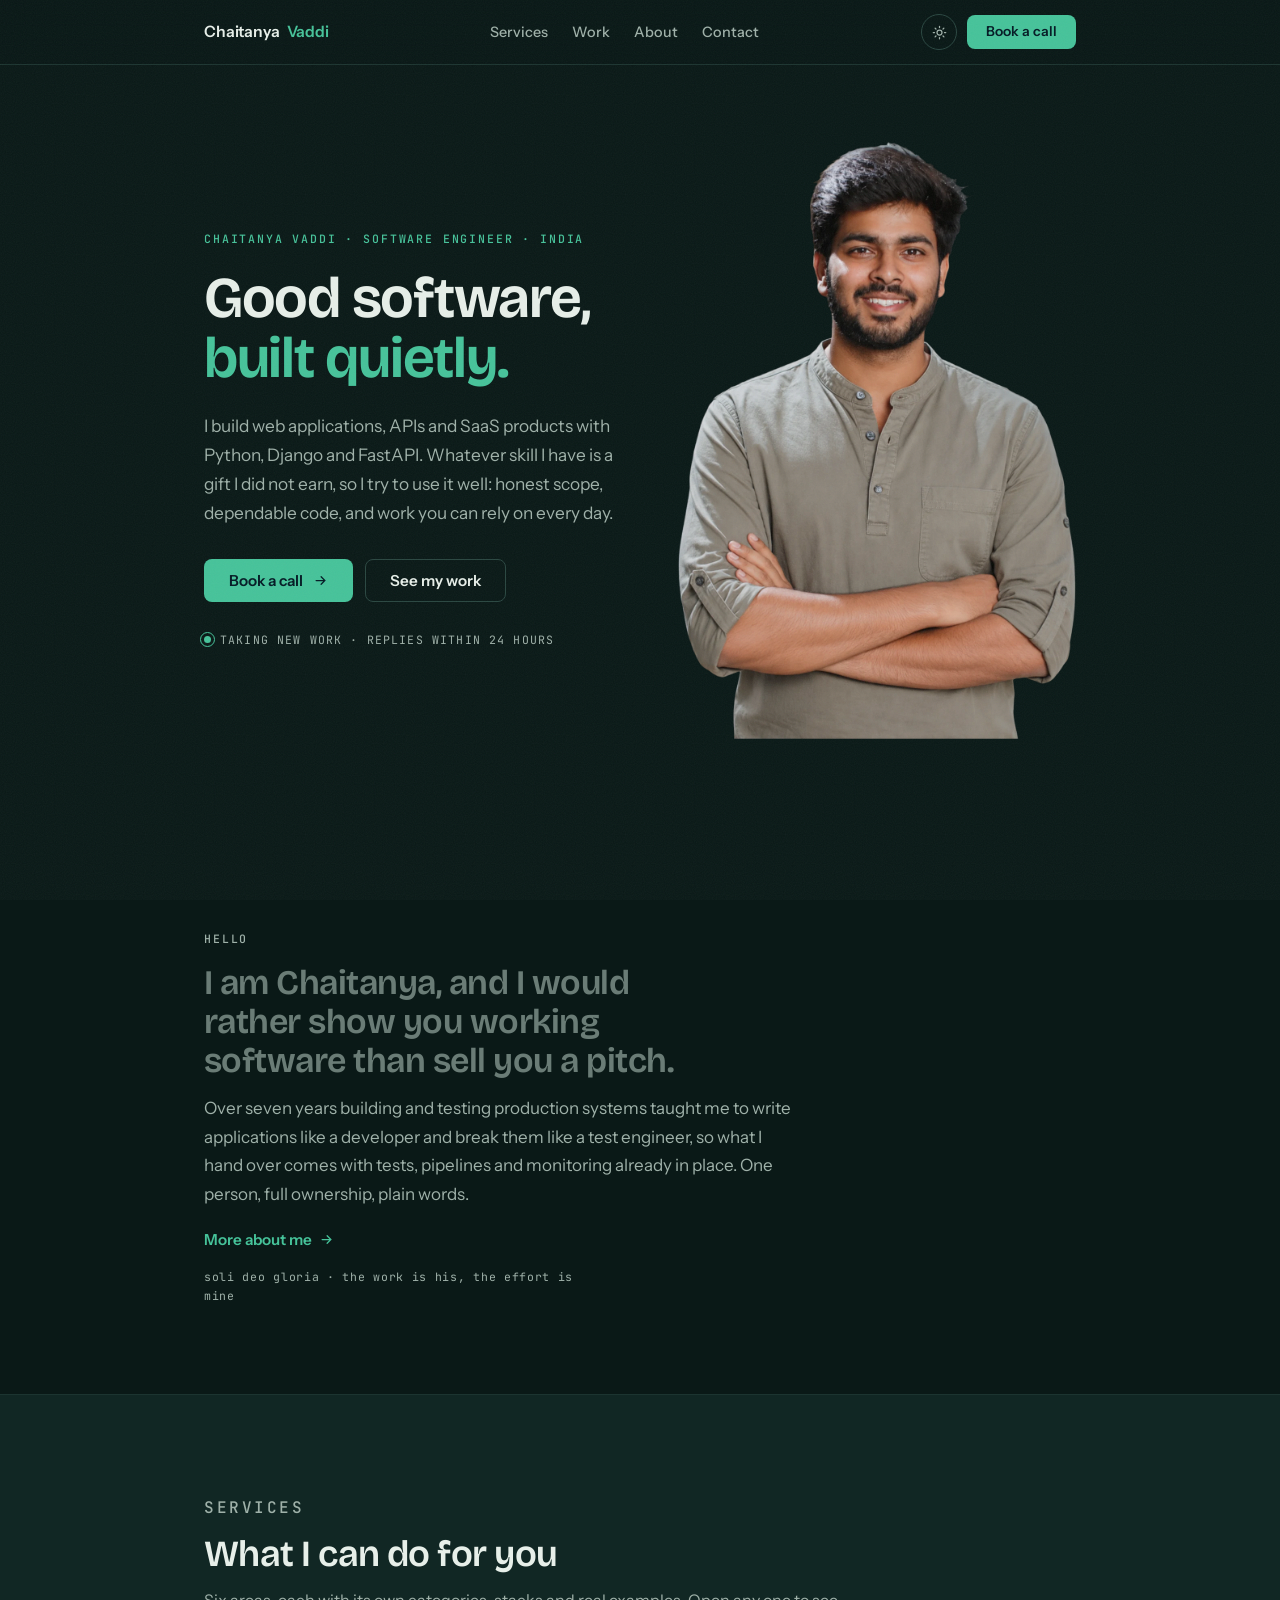
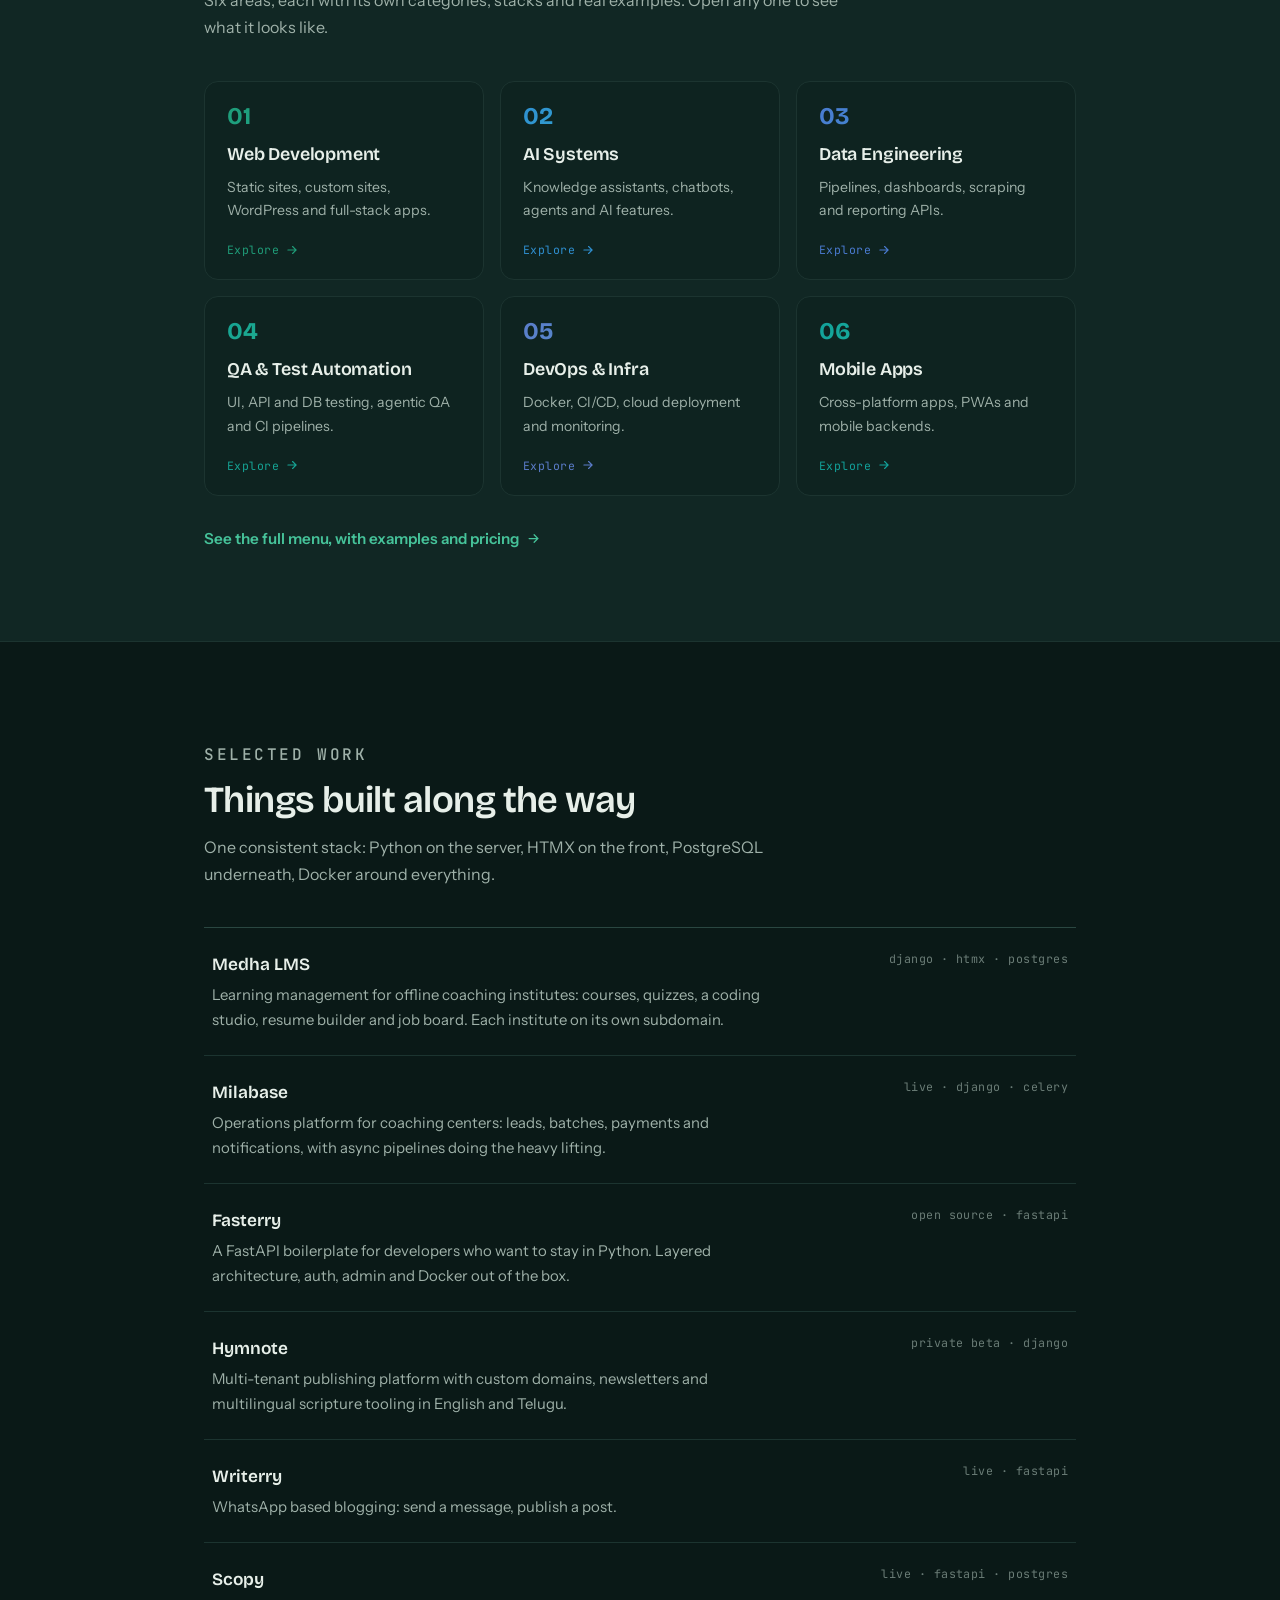
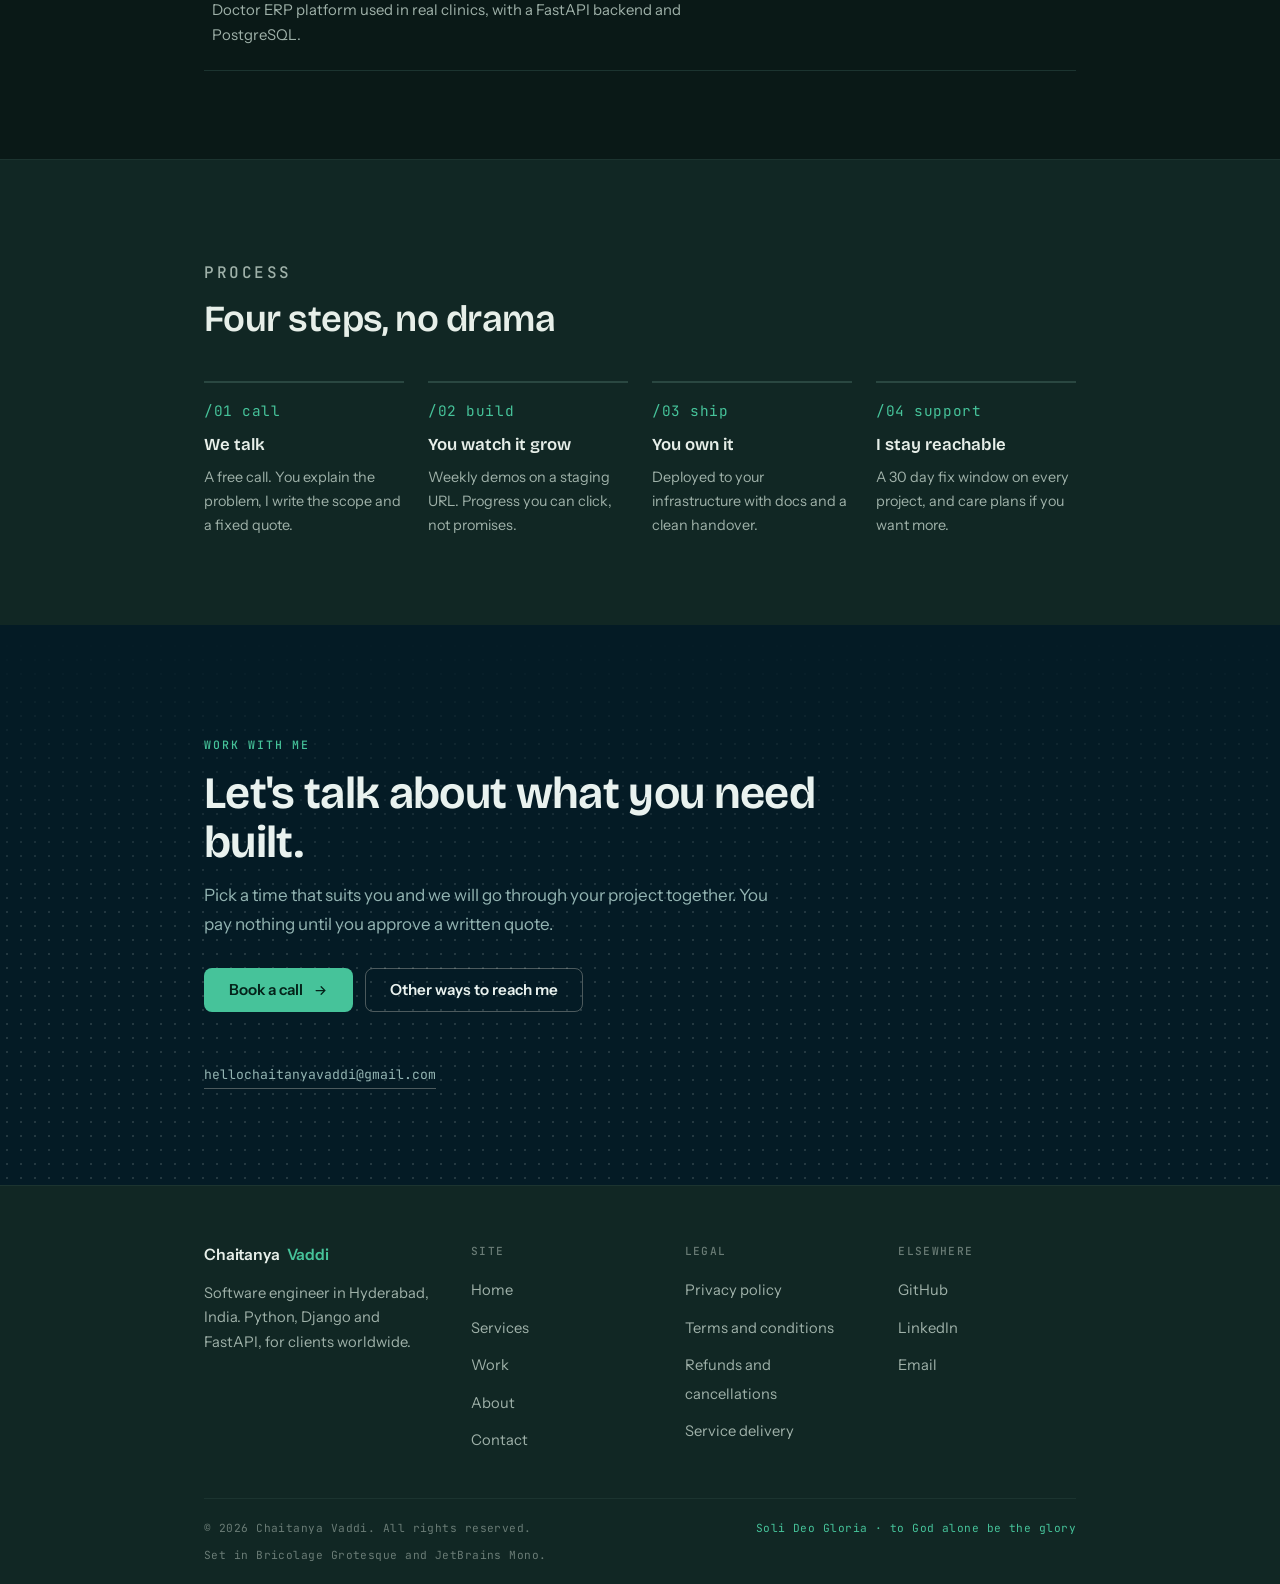
==== commit 86e5b480: "Homepage: scroll-fill intro line + six discipline links - Intro line fills colour left-to-right as y" ====
--- a/index.html
+++ b/index.html
@@ -71,7 +71,7 @@
     <section class="hero">
       <div class="wrap">
         <div class="hero-inner">
-          <p class="eyebrow">Chaitanya Vaddi · Software Engineer · Hyderabad, India</p>
+          <p class="eyebrow">Chaitanya Vaddi · Software Engineer · India</p>
           <h1>Good software,<br><span class="accent">built quietly.</span></h1>
           <p class="hero-sub">I build web applications, APIs and SaaS products with Python, Django and FastAPI. Whatever skill I have is a gift I did not earn, so I try to use it well: honest scope, dependable code, and work you can rely on every day.</p>
           <div class="hero-actions">
@@ -91,7 +91,7 @@
       <div class="wrap">
         <div class="intro-body reveal" style="max-width:660px">
           <p class="eyebrow">Hello</p>
-          <h2>I am Chaitanya, and I would rather show you working software than sell you a pitch.</h2>
+          <h2 class="reveal-text">I am Chaitanya, and I would rather show you working software than sell you a pitch.</h2>
           <p>Over seven years building and testing production systems taught me to write applications like a developer and break them like a test engineer, so what I hand over comes with tests, pipelines and monitoring already in place. One person, full ownership, plain words.</p>
           <a class="link-arrow" href="/about.html">More about me <svg width="15" height="15" viewBox="0 0 24 24" fill="none" stroke="currentColor" stroke-width="2" stroke-linecap="round"><path d="M5 12h14M13 6l6 6-6 6"/></svg></a>
           <p class="intro-sign">soli deo gloria · the work is his, the effort is mine</p>
@@ -105,35 +105,47 @@
         <div class="section-head reveal">
           <p class="eyebrow">Services</p>
           <h2>What I can do for you</h2>
-          <p>A quick taste below. The <a href="/services.html" style="color:var(--accent)">full menu</a> breaks each area into categories, stacks and real examples, so you can point at what you need.</p>
-        </div>
-        <div class="svc-grid">
-          <article class="svc-card reveal">
-            <span class="svc-num">/01</span>
-            <h3><a href="/services.html#web-apps">Web application development</a></h3>
-            <p>Custom Django or FastAPI applications: authentication, dashboards, admin panels, background jobs and deployment.</p>
-            <a class="svc-book" href="https://cal.com/chaitanyavaddi/project-enquiry" target="_blank" rel="noopener">Book a call <svg width="14" height="14" viewBox="0 0 24 24" fill="none" stroke="currentColor" stroke-width="2" stroke-linecap="round"><path d="M5 12h14M13 6l6 6-6 6"/></svg></a>
-          </article>
-          <article class="svc-card reveal" data-delay="50">
-            <span class="svc-num">/02</span>
-            <h3><a href="/services.html#saas-mvp">SaaS MVP development</a></h3>
-            <p>Multi-tenant products with subdomains or custom domains, subscription billing, email and an admin back office.</p>
-            <a class="svc-book" href="https://cal.com/chaitanyavaddi/project-enquiry" target="_blank" rel="noopener">Book a call <svg width="14" height="14" viewBox="0 0 24 24" fill="none" stroke="currentColor" stroke-width="2" stroke-linecap="round"><path d="M5 12h14M13 6l6 6-6 6"/></svg></a>
-          </article>
-          <article class="svc-card reveal" data-delay="100">
-            <span class="svc-num">/03</span>
-            <h3><a href="/services.html#apis">API design and integration</a></h3>
-            <p>REST APIs, payment gateways, third party integrations, webhooks and clean documentation.</p>
-            <a class="svc-book" href="https://cal.com/chaitanyavaddi/project-enquiry" target="_blank" rel="noopener">Book a call <svg width="14" height="14" viewBox="0 0 24 24" fill="none" stroke="currentColor" stroke-width="2" stroke-linecap="round"><path d="M5 12h14M13 6l6 6-6 6"/></svg></a>
-          </article>
-          <article class="svc-card reveal" data-delay="150">
-            <span class="svc-num">/04</span>
-            <h3><a href="/services.html#websites">Websites and care plans</a></h3>
-            <p>Fast, SEO ready business websites, plus monthly care plans for products already in production.</p>
-            <a class="svc-book" href="https://cal.com/chaitanyavaddi/project-enquiry" target="_blank" rel="noopener">Book a call <svg width="14" height="14" viewBox="0 0 24 24" fill="none" stroke="currentColor" stroke-width="2" stroke-linecap="round"><path d="M5 12h14M13 6l6 6-6 6"/></svg></a>
-          </article>
-        </div>
-        <p style="margin-top:28px" class="reveal"><a class="link-arrow" href="/services.html">See how I work and how quoting goes <svg width="15" height="15" viewBox="0 0 24 24" fill="none" stroke="currentColor" stroke-width="2" stroke-linecap="round"><path d="M5 12h14M13 6l6 6-6 6"/></svg></a></p>
+          <p>Six areas, each with its own categories, stacks and real examples. Open any one to see what it looks like.</p>
+        </div>
+        <div class="disc-grid">
+          <a class="disc-card reveal" href="/services.html#web" style="--chap:#1f9c78; --chap2:#17b3a2">
+            <span class="n">01</span>
+            <h3>Web Development</h3>
+            <p>Static sites, custom sites, WordPress and full-stack apps.</p>
+            <span class="go">Explore <svg width="14" height="14" viewBox="0 0 24 24" fill="none" stroke="currentColor" stroke-width="2" stroke-linecap="round"><path d="M5 12h14M13 6l6 6-6 6"/></svg></span>
+          </a>
+          <a class="disc-card reveal" data-delay="50" href="/services.html#ai" style="--chap:#2f8fd0; --chap2:#37c6cf">
+            <span class="n">02</span>
+            <h3>AI Systems</h3>
+            <p>Knowledge assistants, chatbots, agents and AI features.</p>
+            <span class="go">Explore <svg width="14" height="14" viewBox="0 0 24 24" fill="none" stroke="currentColor" stroke-width="2" stroke-linecap="round"><path d="M5 12h14M13 6l6 6-6 6"/></svg></span>
+          </a>
+          <a class="disc-card reveal" data-delay="100" href="/services.html#data" style="--chap:#4a7bd0; --chap2:#2f9fd0">
+            <span class="n">03</span>
+            <h3>Data Engineering</h3>
+            <p>Pipelines, dashboards, scraping and reporting APIs.</p>
+            <span class="go">Explore <svg width="14" height="14" viewBox="0 0 24 24" fill="none" stroke="currentColor" stroke-width="2" stroke-linecap="round"><path d="M5 12h14M13 6l6 6-6 6"/></svg></span>
+          </a>
+          <a class="disc-card reveal" href="/services.html#qa" style="--chap:#16a394; --chap2:#35c07a">
+            <span class="n">04</span>
+            <h3>QA &amp; Test Automation</h3>
+            <p>UI, API and DB testing, agentic QA and CI pipelines.</p>
+            <span class="go">Explore <svg width="14" height="14" viewBox="0 0 24 24" fill="none" stroke="currentColor" stroke-width="2" stroke-linecap="round"><path d="M5 12h14M13 6l6 6-6 6"/></svg></span>
+          </a>
+          <a class="disc-card reveal" data-delay="50" href="/services.html#devops" style="--chap:#5b7cc9; --chap2:#46a7d0">
+            <span class="n">05</span>
+            <h3>DevOps &amp; Infra</h3>
+            <p>Docker, CI/CD, cloud deployment and monitoring.</p>
+            <span class="go">Explore <svg width="14" height="14" viewBox="0 0 24 24" fill="none" stroke="currentColor" stroke-width="2" stroke-linecap="round"><path d="M5 12h14M13 6l6 6-6 6"/></svg></span>
+          </a>
+          <a class="disc-card reveal" data-delay="100" href="/services.html#mobile" style="--chap:#12a19a; --chap2:#24c39c">
+            <span class="n">06</span>
+            <h3>Mobile Apps</h3>
+            <p>Cross-platform apps, PWAs and mobile backends.</p>
+            <span class="go">Explore <svg width="14" height="14" viewBox="0 0 24 24" fill="none" stroke="currentColor" stroke-width="2" stroke-linecap="round"><path d="M5 12h14M13 6l6 6-6 6"/></svg></span>
+          </a>
+        </div>
+        <p style="margin-top:28px" class="reveal"><a class="link-arrow" href="/services.html">See the full menu, with examples and pricing <svg width="15" height="15" viewBox="0 0 24 24" fill="none" stroke="currentColor" stroke-width="2" stroke-linecap="round"><path d="M5 12h14M13 6l6 6-6 6"/></svg></a></p>
       </div>
     </section>
 
--- a/assets/css/style.css
+++ b/assets/css/style.css
@@ -566,6 +566,54 @@
   color: var(--ink-3);
   margin-top: 18px;
 }
+
+/* scroll-driven left-to-right text fill */
+.reveal-text { color: var(--ink-3); }
+.reveal-text .rw { color: var(--ink-3); transition: color 0.2s linear; }
+.reveal-text .rw.on { color: var(--ink); }
+
+/* homepage discipline grid */
+.disc-grid { display: grid; grid-template-columns: repeat(3, 1fr); gap: 16px; }
+.disc-card {
+  position: relative;
+  display: flex;
+  flex-direction: column;
+  gap: 7px;
+  padding: 22px 22px 20px;
+  border: 1px solid var(--line);
+  border-radius: var(--radius-lg);
+  background: var(--card);
+  transition: transform 0.3s var(--ease), box-shadow 0.3s var(--ease), border-color 0.3s ease;
+}
+.disc-card:hover { transform: translateY(-3px); box-shadow: var(--shadow-lift); border-color: color-mix(in srgb, var(--chap) 45%, var(--line-strong)); }
+.disc-card .n {
+  font-family: var(--font-display);
+  font-weight: 700;
+  font-size: 1.5rem;
+  letter-spacing: -0.02em;
+  line-height: 1;
+  background: linear-gradient(140deg, var(--chap), var(--chap2, var(--chap)));
+  -webkit-background-clip: text;
+  background-clip: text;
+  -webkit-text-fill-color: transparent;
+  color: transparent;
+}
+.disc-card h3 { font-family: var(--font-display); font-size: 1.12rem; font-weight: 620; letter-spacing: -0.01em; margin-top: 4px; }
+.disc-card > p { color: var(--ink-2); font-size: 0.88rem; flex: 1; }
+.disc-card .go {
+  display: inline-flex;
+  align-items: center;
+  gap: 6px;
+  margin-top: 10px;
+  font-family: var(--font-mono);
+  font-size: 0.72rem;
+  letter-spacing: 0.04em;
+  color: var(--chap);
+}
+.disc-card .go svg { transition: transform 0.25s var(--ease); }
+.disc-card:hover .go svg { transform: translateX(4px); }
+@media (max-width: 820px) { .disc-grid { grid-template-columns: 1fr 1fr; } }
+@media (max-width: 520px) { .disc-grid { grid-template-columns: 1fr; } }
 @media (max-width: 700px) {
   .intro { grid-template-columns: 1fr; gap: 28px; }
   .intro-photo { max-width: 220px; }
@@ -848,39 +896,116 @@
 .cap-index a:hover { color: var(--ink); border-color: var(--ink); }
 
 /* chapter */
-.chapter { padding: 76px 0; border-top: 1px solid var(--line); position: relative; overflow: hidden; }
+.chapter { padding: 52px 0; border-top: 1px solid var(--line); position: relative; overflow: hidden; scroll-margin-top: 118px; }
+.chapter.open { padding-bottom: 72px; }
 .chapter-alt { background: var(--surface); }
-.chapter-head { position: relative; margin-bottom: 34px; }
-.chapter-num {
-  position: absolute;
-  top: -34px; right: -6px;
+.chapter-head {
+  position: relative;
+  margin-bottom: 12px;
+  padding-bottom: 26px;
+  border-bottom: 2px solid;
+  border-image: linear-gradient(90deg, var(--chap), color-mix(in srgb, var(--chap2, var(--chap)) 55%, transparent)) 1;
+  display: flex;
+  align-items: center;
+  gap: 26px;
+}
+.chapter-no {
+  flex: none;
   font-family: var(--font-display);
   font-weight: 700;
-  font-size: clamp(5rem, 14vw, 11rem);
-  line-height: 1;
-  color: color-mix(in srgb, var(--chap) 12%, transparent);
-  pointer-events: none;
-  z-index: 0;
+  font-size: clamp(3rem, 6.5vw, 5rem);
+  line-height: 0.86;
+  letter-spacing: -0.035em;
+  background: linear-gradient(145deg, var(--chap) 0%, var(--chap2, var(--chap)) 55%, color-mix(in srgb, var(--chap2, var(--chap)) 35%, transparent) 100%);
+  -webkit-background-clip: text;
+  background-clip: text;
+  -webkit-text-fill-color: transparent;
+  color: transparent;
+  position: relative; z-index: 1;
+}
+.chapter-headtext { flex: 1; min-width: 0; }
+.chapter-krow { display: flex; align-items: center; gap: 10px; flex-wrap: wrap; }
+.price {
+  font-family: var(--font-mono);
+  font-size: 0.68rem;
+  letter-spacing: 0.06em;
+  color: var(--chap);
+  background: color-mix(in srgb, var(--chap) 12%, transparent);
+  border: 1px solid color-mix(in srgb, var(--chap) 34%, transparent);
+  border-radius: 999px;
+  padding: 5px 12px;
 }
 .chapter-head .k {
-  font-family: var(--font-mono);
-  font-size: 0.74rem;
-  letter-spacing: 0.16em;
+  display: inline-flex;
+  align-items: center;
+  gap: 8px;
+  font-family: var(--font-mono);
+  font-size: 0.68rem;
+  letter-spacing: 0.14em;
   text-transform: uppercase;
   color: var(--chap);
+  background: color-mix(in srgb, var(--chap) 12%, transparent);
+  border: 1px solid color-mix(in srgb, var(--chap) 34%, transparent);
+  border-radius: 999px;
+  padding: 5px 13px;
   position: relative; z-index: 1;
 }
 .chapter-head h2 {
   font-family: var(--font-display);
-  font-size: clamp(1.9rem, 4.4vw, 2.9rem);
-  font-weight: 640;
-  letter-spacing: -0.02em;
-  line-height: 1.08;
-  margin-top: 10px;
+  font-size: clamp(2.1rem, 4.8vw, 3.2rem);
+  font-weight: 680;
+  letter-spacing: -0.025em;
+  line-height: 1.04;
+  margin-top: 14px;
   max-width: 20ch;
   position: relative; z-index: 1;
 }
-.chapter-head p { color: var(--ink-2); margin-top: 12px; max-width: 60ch; position: relative; z-index: 1; }
+.chapter-head p { color: var(--ink-2); margin-top: 12px; max-width: 60ch; font-size: 1.05rem; position: relative; z-index: 1; }
+
+/* accordion behaviour */
+.chapter-head { cursor: pointer; padding-right: 60px; }
+.chapter-toggle {
+  position: absolute; inset: 0;
+  width: 100%; height: 100%;
+  background: none; border: 0; margin: 0; padding: 0;
+  cursor: pointer; z-index: 3;
+}
+.chapter-toggle:focus-visible { outline: 2px solid var(--chap); outline-offset: 6px; border-radius: 8px; }
+.chev {
+  position: absolute; top: 50%; right: 0;
+  transform: translateY(-50%);
+  width: 46px; height: 46px;
+  display: grid; place-items: center;
+  border: 1px solid color-mix(in srgb, var(--chap) 45%, var(--line-strong));
+  border-radius: 50%;
+  color: var(--chap);
+  background: color-mix(in srgb, var(--chap) 10%, transparent);
+  z-index: 2;
+  transition: border-color 0.2s ease, background-color 0.2s ease;
+}
+.chev::after {
+  content: "";
+  position: absolute;
+  inset: -5px;
+  border-radius: 50%;
+  border: 1.5px solid var(--chap);
+  animation: chevPulse 1.8s ease-out infinite;
+  pointer-events: none;
+}
+@keyframes chevPulse {
+  0% { transform: scale(0.78); opacity: 0.7; }
+  70%, 100% { transform: scale(1.5); opacity: 0; }
+}
+.chev svg { transition: transform 0.35s var(--ease); }
+.chapter.open .chev { animation: none; }
+.chapter.open .chev::after { display: none; }
+.chapter.open .chev svg { transform: rotate(180deg); }
+.chapter-head:hover .chev { border-color: var(--chap); background: color-mix(in srgb, var(--chap) 18%, transparent); }
+@media (prefers-reduced-motion: reduce) { .chev::after { animation: none; display: none; } }
+.chapter-body { display: none; }
+.chapter.open .chapter-body { display: block; animation: accOpen 0.45s var(--ease); }
+@keyframes accOpen { from { opacity: 0; transform: translateY(-8px); } to { opacity: 1; transform: none; } }
+.sr-only { position: absolute; width: 1px; height: 1px; padding: 0; margin: -1px; overflow: hidden; clip: rect(0 0 0 0); white-space: nowrap; border: 0; }
 
 /* sub-category */
 .subcat {
@@ -890,15 +1015,26 @@
   padding: 30px 0;
   border-top: 1px solid var(--line);
 }
-.subcat:first-of-type { border-top: 1px dashed var(--line-strong); }
+.subcat:first-of-type { border-top: 0; }
+.subcat-info { border-left: 3px solid color-mix(in srgb, var(--chap) 55%, transparent); padding-left: 18px; }
 .subcat-info h3 {
   font-family: var(--font-display);
-  font-size: 1.3rem;
-  font-weight: 620;
-  letter-spacing: -0.01em;
-  line-height: 1.2;
-}
-.subcat-info > p { color: var(--ink-2); font-size: 0.95rem; margin-top: 8px; }
+  font-size: 1.22rem;
+  font-weight: 600;
+  letter-spacing: -0.008em;
+  line-height: 1.22;
+  display: flex;
+  align-items: center;
+  gap: 9px;
+}
+.subcat-info h3::before {
+  content: "";
+  width: 9px; height: 9px;
+  border-radius: 2px;
+  background: var(--chap);
+  flex: none;
+}
+.subcat-info > p { color: var(--ink-2); font-size: 0.93rem; margin-top: 8px; }
 .meta-label {
   font-family: var(--font-mono);
   font-size: 0.64rem;
@@ -927,6 +1063,13 @@
   border-radius: 6px;
   padding: 4px 9px;
 }
+.tag.more, .chip.more {
+  color: var(--chap);
+  background: transparent;
+  border: 1px dashed color-mix(in srgb, var(--chap) 45%, transparent);
+  font-weight: 500;
+}
+.tag.more::before { display: none; }
 
 /* example shelf */
 .shelf-wrap { position: relative; min-width: 0; }
@@ -958,12 +1101,68 @@
   border-bottom: 1px solid var(--line);
   overflow: hidden;
 }
+.ex-img { position: absolute; inset: 0; width: 100%; height: 100%; object-fit: cover; display: block; }
+.ex-thumb::after {
+  content: "";
+  position: absolute; inset: 0;
+  background: color-mix(in srgb, var(--chap) 20%, transparent);
+  mix-blend-mode: soft-light;
+  pointer-events: none;
+}
+[data-theme="dark"] .ex-thumb::after { background: color-mix(in srgb, var(--chap) 26%, transparent); }
 .ex-meta { padding: 12px 14px 14px; }
 .ex-name { font-weight: 600; font-size: 0.92rem; letter-spacing: -0.005em; }
 .ex-desc { color: var(--ink-2); font-size: 0.8rem; margin-top: 3px; line-height: 1.5; }
 
 .chapter-cta { margin-top: 30px; position: relative; z-index: 1; }
 .chapter-cta .link-arrow { color: var(--chap); }
+
+/* logo marquee ("apps like ...") */
+.logos {
+  display: flex;
+  align-items: center;
+  gap: 14px;
+  margin-top: 16px;
+  padding-top: 15px;
+  border-top: 1px dashed var(--line-strong);
+}
+.logos-label {
+  flex: none;
+  font-family: var(--font-mono);
+  font-size: 0.64rem;
+  letter-spacing: 0.12em;
+  text-transform: uppercase;
+  color: var(--ink-3);
+}
+.marq {
+  position: relative;
+  overflow: hidden;
+  flex: 1;
+  min-width: 0;
+  -webkit-mask-image: linear-gradient(90deg, transparent, #000 5%, #000 95%, transparent);
+  mask-image: linear-gradient(90deg, transparent, #000 5%, #000 95%, transparent);
+}
+.marq-track {
+  display: flex;
+  gap: 10px;
+  width: max-content;
+  animation: marq 48s linear infinite;
+}
+.logos:hover .marq-track { animation-play-state: paused; }
+@keyframes marq { to { transform: translateX(-50%); } }
+.logo-chip {
+  flex: none;
+  height: 34px;
+  display: inline-flex;
+  align-items: center;
+  justify-content: center;
+  background: #f4f6f8;
+  border: 1px solid var(--line-strong);
+  border-radius: 8px;
+  padding: 0 13px;
+}
+.logo-chip img { height: 18px; width: auto; max-width: 84px; object-fit: contain; display: block; }
+@media (prefers-reduced-motion: reduce) { .marq-track { animation: none; } }
 
 @media (max-width: 760px) {
   .subcat { grid-template-columns: 1fr; gap: 16px; }
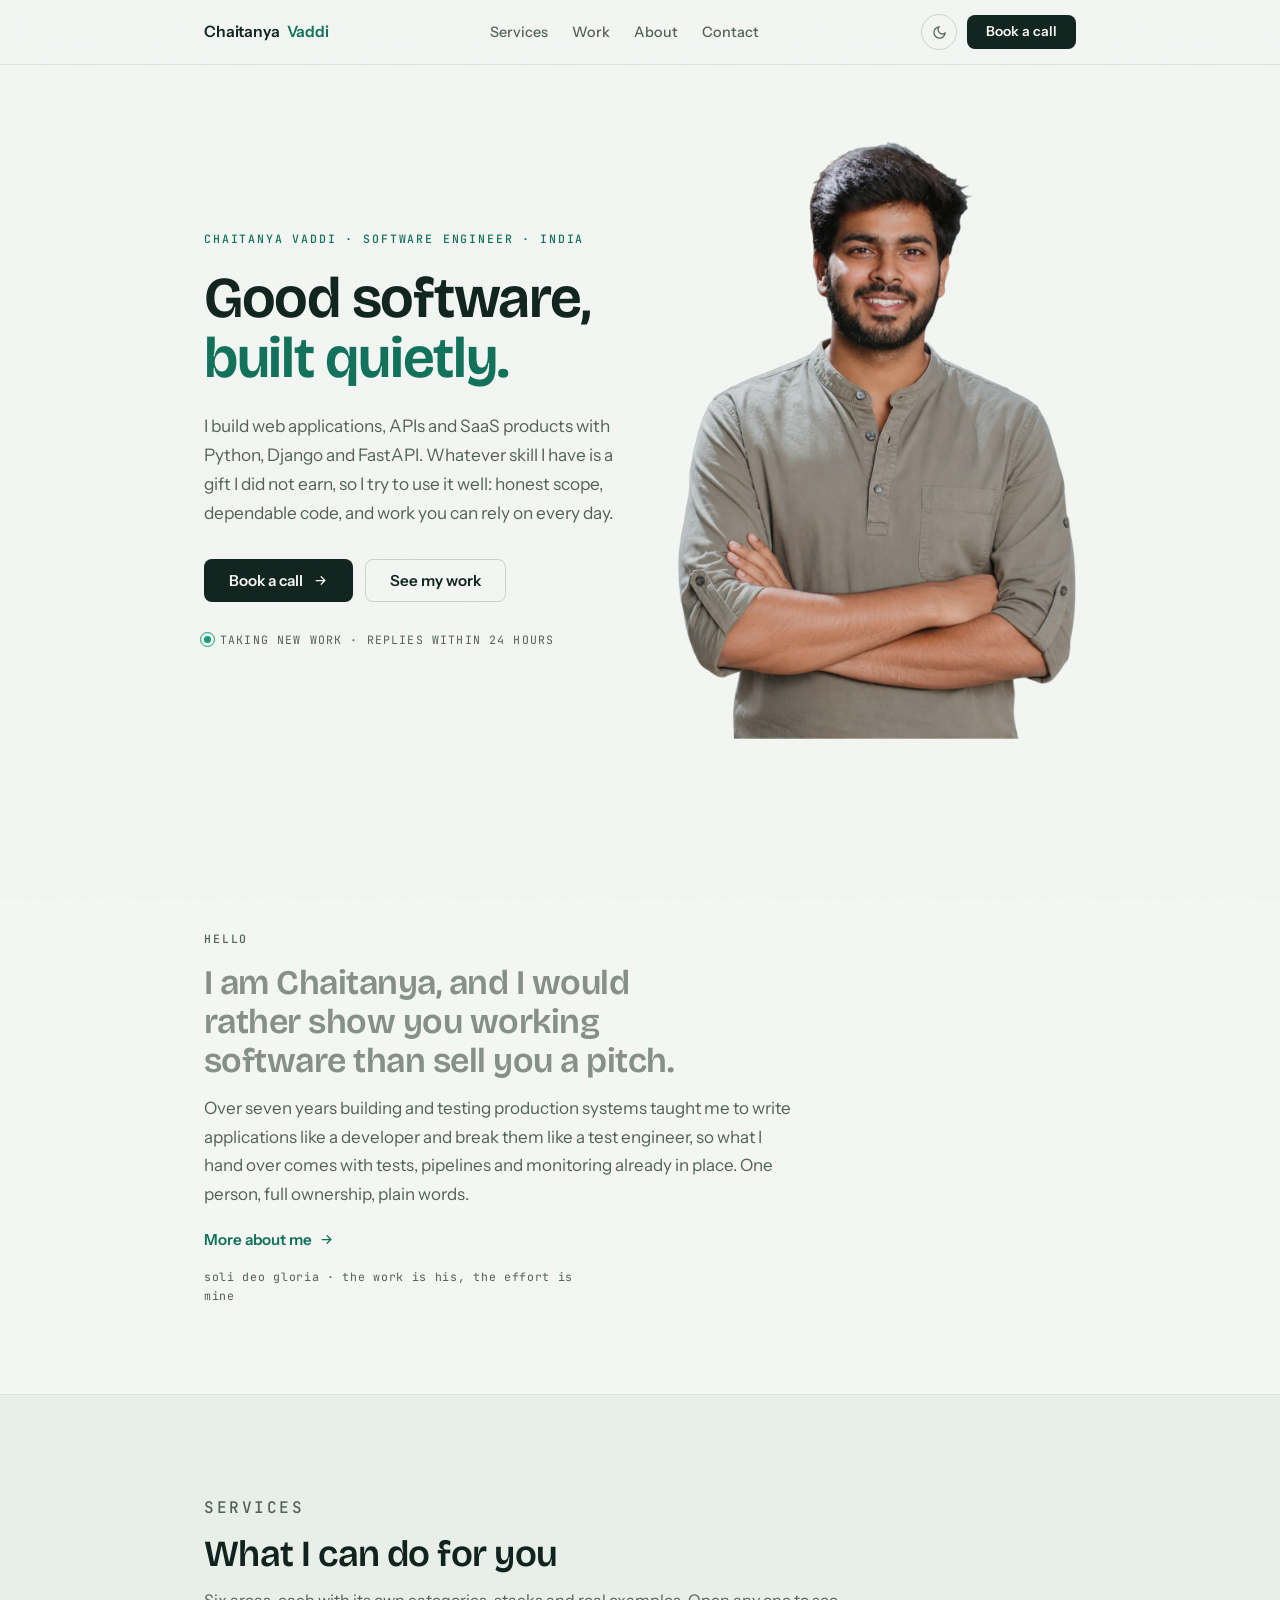
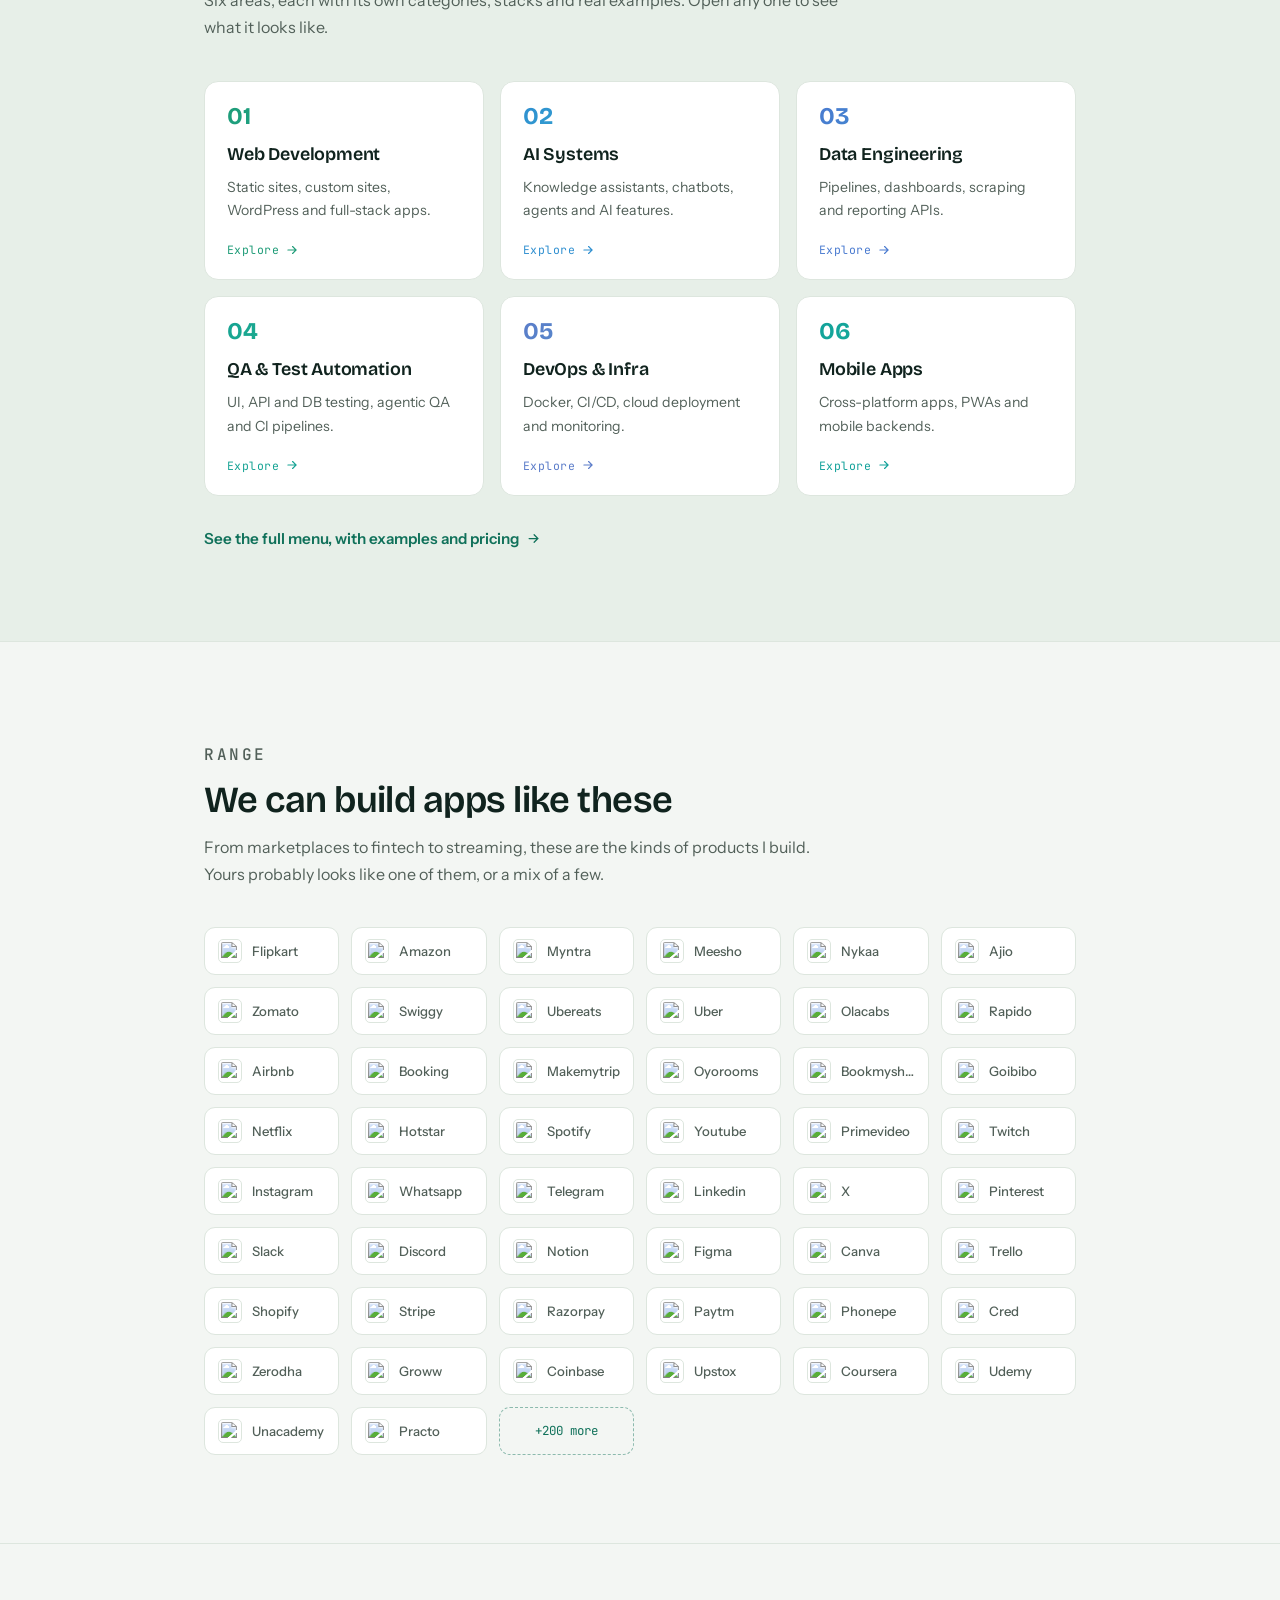
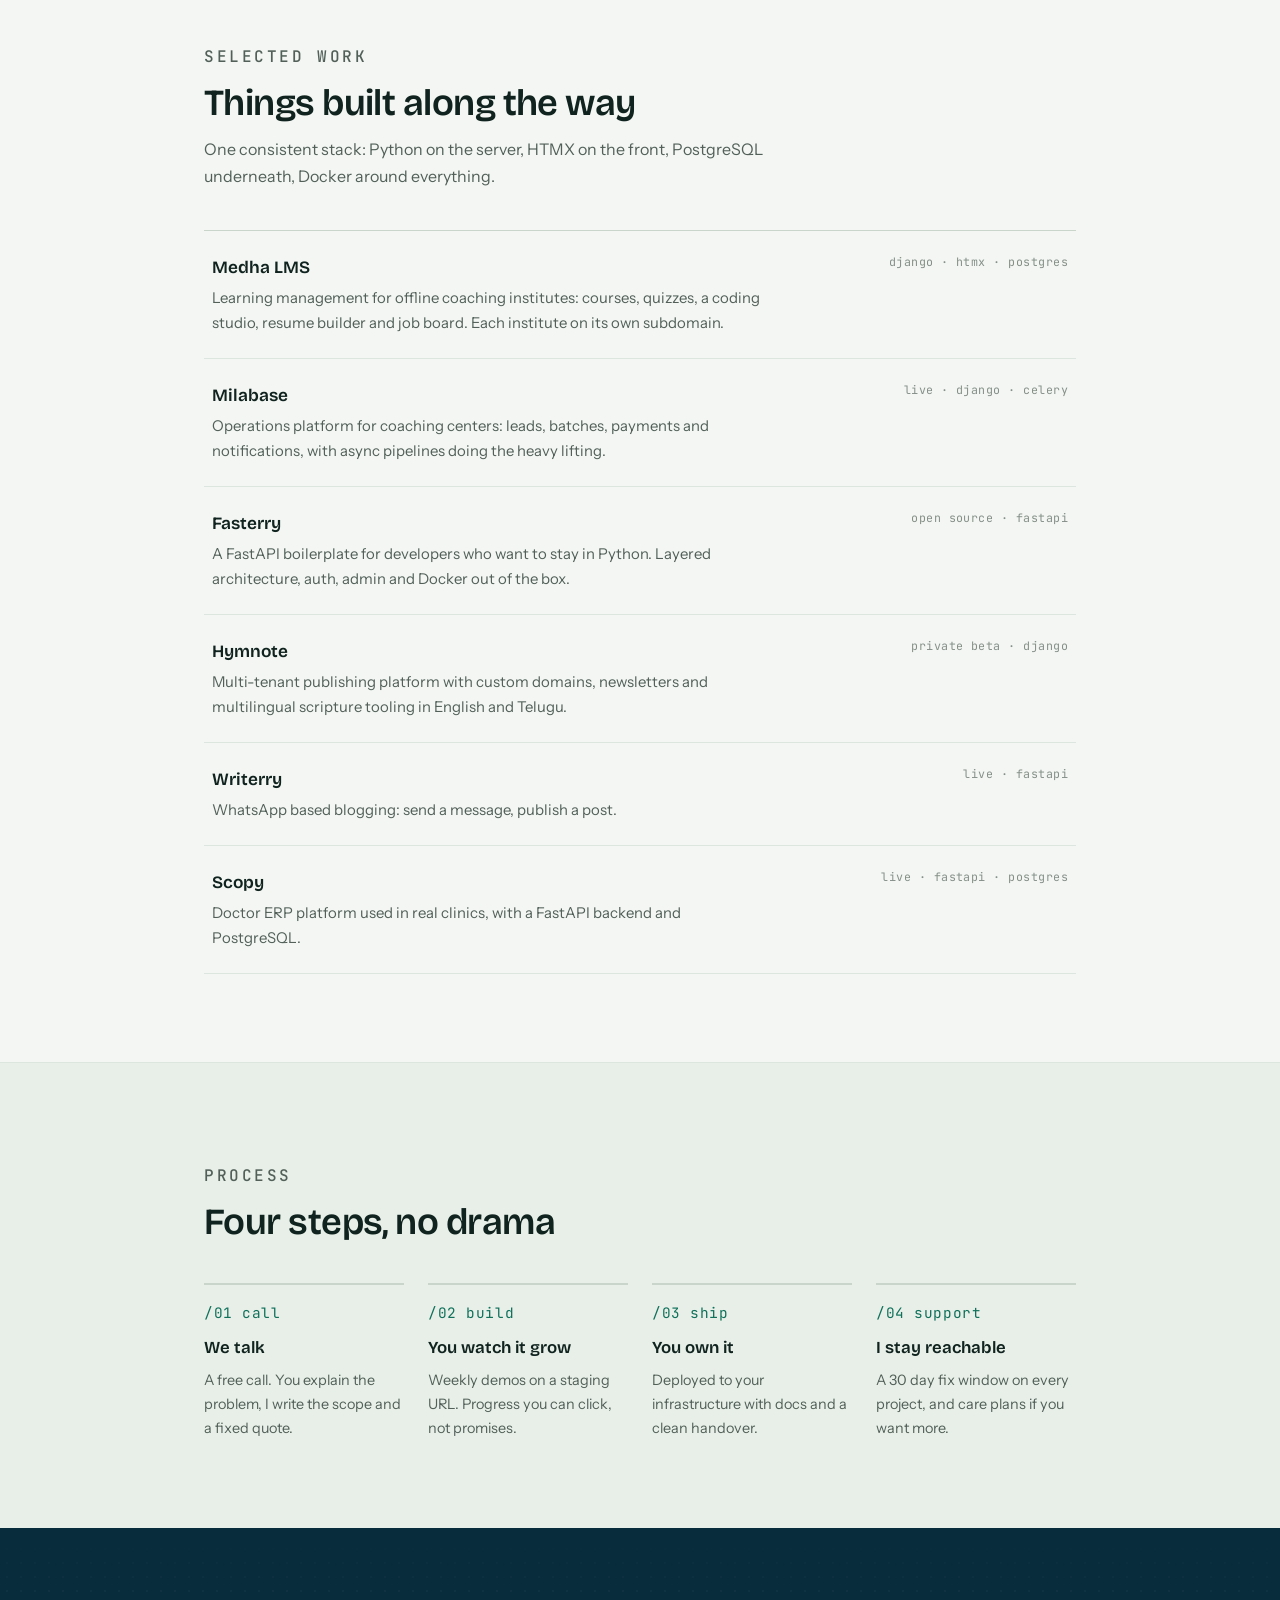
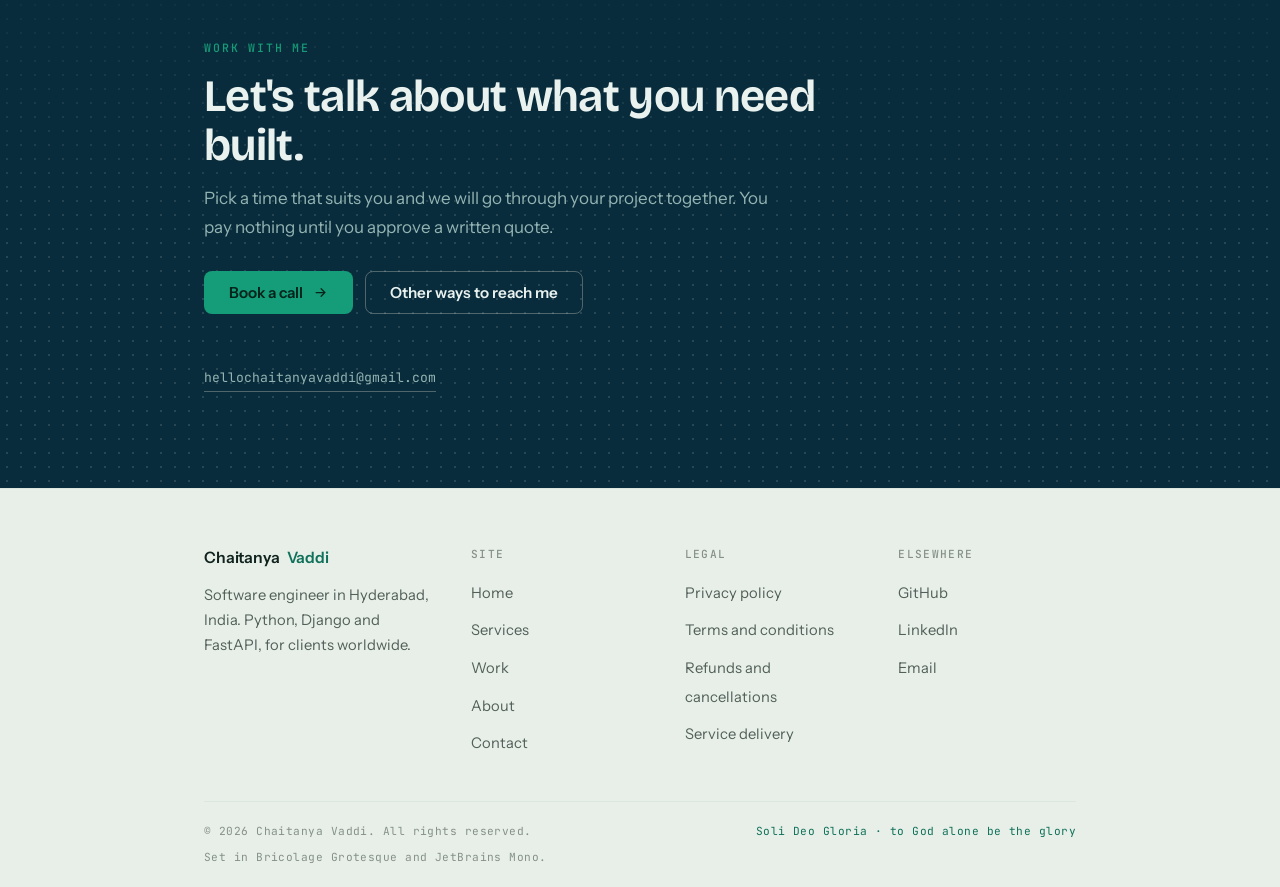
==== commit 24bff885: "Light mode default + "apps like these" logo wall - Default theme is now light (inline scripts + main" ====
--- a/index.html
+++ b/index.html
@@ -22,7 +22,7 @@
   <meta name="twitter:image" content="https://chaitanyavaddi.in/assets/img/art-forest.webp">
 
   <link rel="icon" type="image/svg+xml" href="/assets/img/favicon.svg">
-  <script>(function(){try{var t=localStorage.getItem("cv-theme");if(t!=="dark"&&t!=="light"){t="dark"}document.documentElement.setAttribute("data-theme",t)}catch(e){}})();</script>
+  <script>(function(){try{var t=localStorage.getItem("cv-theme");if(t!=="dark"&&t!=="light"){t="light"}document.documentElement.setAttribute("data-theme",t)}catch(e){}})();</script>
   <link rel="preconnect" href="https://fonts.googleapis.com">
   <link rel="preconnect" href="https://fonts.gstatic.com" crossorigin>
   <link href="https://fonts.googleapis.com/css2?family=Bricolage+Grotesque:opsz,wght@12..96,400..700&family=Instrument+Sans:wght@400;500;600&family=JetBrains+Mono:wght@400;500&display=swap" rel="stylesheet">
@@ -149,6 +149,18 @@
       </div>
     </section>
 
+    <!-- ============ LOGO WALL ============ -->
+    <section class="section logowall">
+      <div class="wrap">
+        <div class="section-head reveal">
+          <p class="eyebrow">Range</p>
+          <h2>We can build apps like these</h2>
+          <p>From marketplaces to fintech to streaming, these are the kinds of products I build. Yours probably looks like one of them, or a mix of a few.</p>
+        </div>
+        <div class="lw-grid reveal" data-logowall></div>
+      </div>
+    </section>
+
     <!-- ============ WORK ============ -->
     <section class="section" id="work">
       <div class="wrap">
--- a/assets/css/style.css
+++ b/assets/css/style.css
@@ -567,6 +567,53 @@
   margin-top: 18px;
 }
 
+/* logo wall ("apps like these") */
+.lw-grid {
+  display: grid;
+  grid-template-columns: repeat(6, 1fr);
+  gap: 12px;
+}
+.lw-tile {
+  display: flex;
+  align-items: center;
+  gap: 10px;
+  min-width: 0;
+  padding: 11px 13px;
+  border: 1px solid var(--line);
+  border-radius: 11px;
+  background: var(--card);
+  transition: transform 0.25s var(--ease), box-shadow 0.25s var(--ease), border-color 0.25s ease;
+}
+a.lw-tile:hover { transform: translateY(-2px); box-shadow: var(--shadow); border-color: var(--line-strong); }
+.lw-logo {
+  width: 24px; height: 24px;
+  flex: none;
+  object-fit: contain;
+  border-radius: 5px;
+  background: #fff;
+  padding: 2px;
+  border: 1px solid var(--line);
+}
+.lw-name {
+  font-size: 0.82rem;
+  font-weight: 500;
+  color: var(--ink-2);
+  white-space: nowrap;
+  overflow: hidden;
+  text-overflow: ellipsis;
+}
+.lw-more {
+  justify-content: center;
+  font-family: var(--font-mono);
+  font-size: 0.78rem;
+  color: var(--accent);
+  border-style: dashed;
+  border-color: color-mix(in srgb, var(--accent) 45%, transparent);
+  background: transparent;
+}
+@media (max-width: 960px) { .lw-grid { grid-template-columns: repeat(4, 1fr); } }
+@media (max-width: 640px) { .lw-grid { grid-template-columns: repeat(2, 1fr); } }
+
 /* scroll-driven left-to-right text fill */
 .reveal-text { color: var(--ink-3); }
 .reveal-text .rw { color: var(--ink-3); transition: color 0.2s linear; }
@@ -896,24 +943,24 @@
 .cap-index a:hover { color: var(--ink); border-color: var(--ink); }
 
 /* chapter */
-.chapter { padding: 52px 0; border-top: 1px solid var(--line); position: relative; overflow: hidden; scroll-margin-top: 118px; }
-.chapter.open { padding-bottom: 72px; }
+.chapter { padding: 40px 0; border-top: 1px solid var(--line); position: relative; overflow: hidden; scroll-margin-top: 116px; }
+.chapter.open { padding-bottom: 64px; }
 .chapter-alt { background: var(--surface); }
 .chapter-head {
   position: relative;
-  margin-bottom: 12px;
-  padding-bottom: 26px;
-  border-bottom: 2px solid;
-  border-image: linear-gradient(90deg, var(--chap), color-mix(in srgb, var(--chap2, var(--chap)) 55%, transparent)) 1;
-  display: flex;
-  align-items: center;
-  gap: 26px;
+  margin-bottom: 10px;
+  padding-bottom: 20px;
+  border-bottom: 1px solid;
+  border-image: linear-gradient(90deg, color-mix(in srgb, var(--chap) 60%, transparent), color-mix(in srgb, var(--chap2, var(--chap)) 22%, transparent)) 1;
+  display: flex;
+  align-items: center;
+  gap: 24px;
 }
 .chapter-no {
   flex: none;
   font-family: var(--font-display);
   font-weight: 700;
-  font-size: clamp(3rem, 6.5vw, 5rem);
+  font-size: clamp(2.5rem, 5vw, 3.7rem);
   line-height: 0.86;
   letter-spacing: -0.035em;
   background: linear-gradient(145deg, var(--chap) 0%, var(--chap2, var(--chap)) 55%, color-mix(in srgb, var(--chap2, var(--chap)) 35%, transparent) 100%);
@@ -925,31 +972,21 @@
 }
 .chapter-headtext { flex: 1; min-width: 0; }
 .chapter-krow { display: flex; align-items: center; gap: 10px; flex-wrap: wrap; }
-.price {
+.price, .chapter-head .k {
+  display: inline-flex;
+  align-items: center;
+  height: 26px;
   font-family: var(--font-mono);
   font-size: 0.68rem;
-  letter-spacing: 0.06em;
+  line-height: 1;
   color: var(--chap);
   background: color-mix(in srgb, var(--chap) 12%, transparent);
   border: 1px solid color-mix(in srgb, var(--chap) 34%, transparent);
   border-radius: 999px;
-  padding: 5px 12px;
-}
-.chapter-head .k {
-  display: inline-flex;
-  align-items: center;
-  gap: 8px;
-  font-family: var(--font-mono);
-  font-size: 0.68rem;
-  letter-spacing: 0.14em;
-  text-transform: uppercase;
-  color: var(--chap);
-  background: color-mix(in srgb, var(--chap) 12%, transparent);
-  border: 1px solid color-mix(in srgb, var(--chap) 34%, transparent);
-  border-radius: 999px;
-  padding: 5px 13px;
-  position: relative; z-index: 1;
-}
+  padding: 0 13px;
+}
+.price { letter-spacing: 0.06em; }
+.chapter-head .k { gap: 8px; letter-spacing: 0.14em; text-transform: uppercase; position: relative; z-index: 1; }
 .chapter-head h2 {
   font-family: var(--font-display);
   font-size: clamp(2.1rem, 4.8vw, 3.2rem);
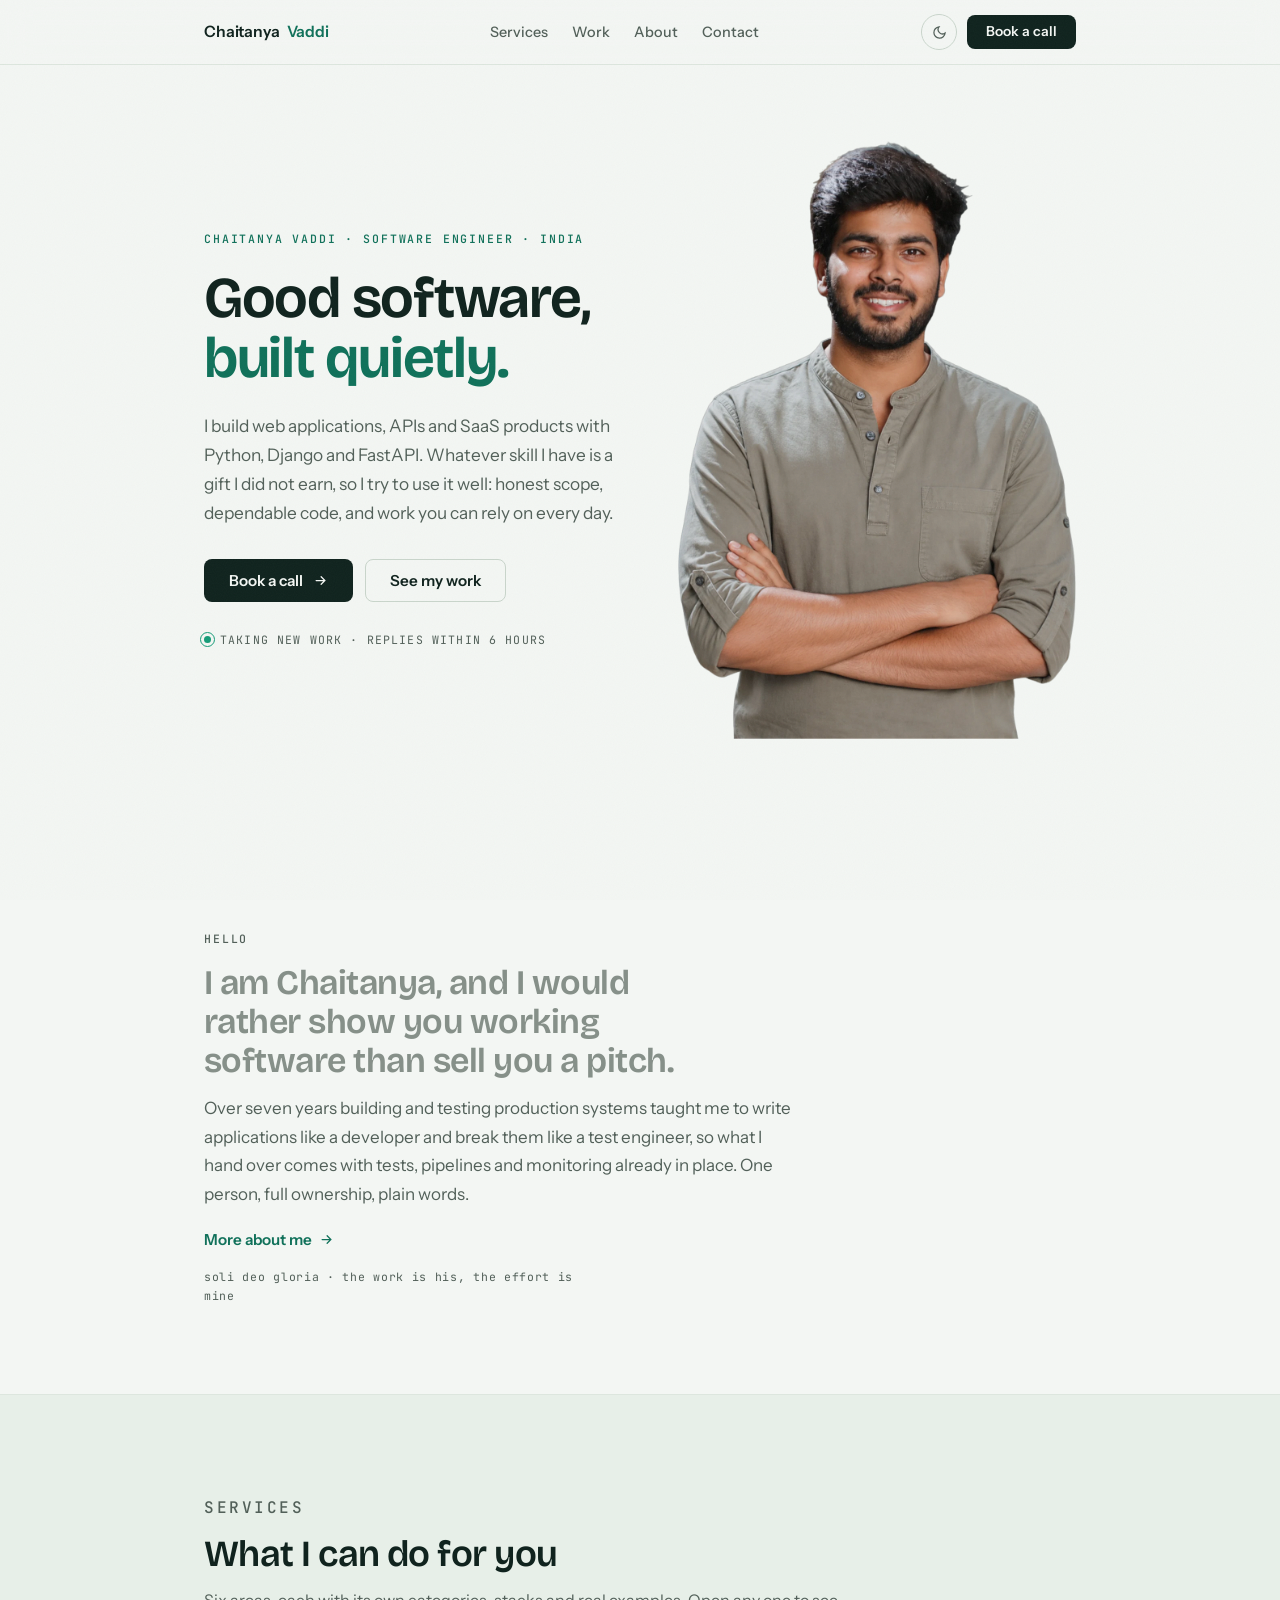
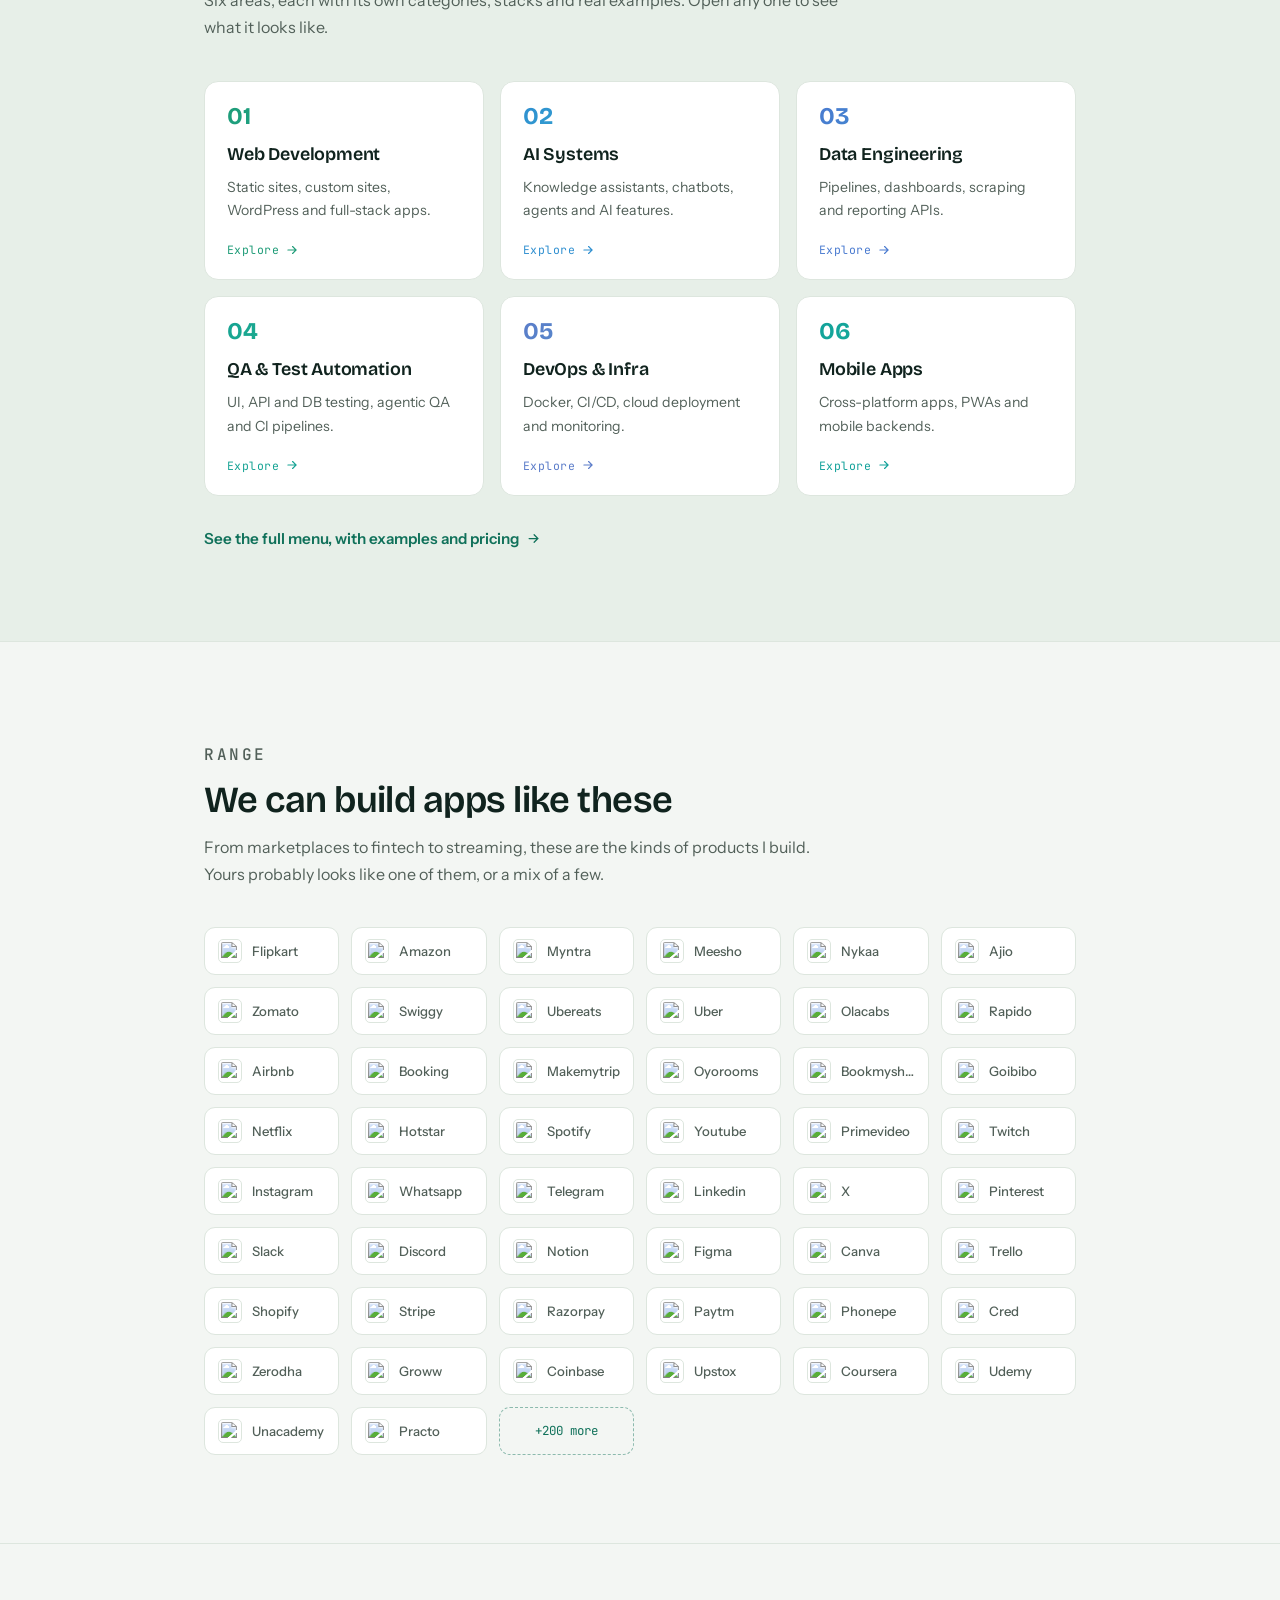
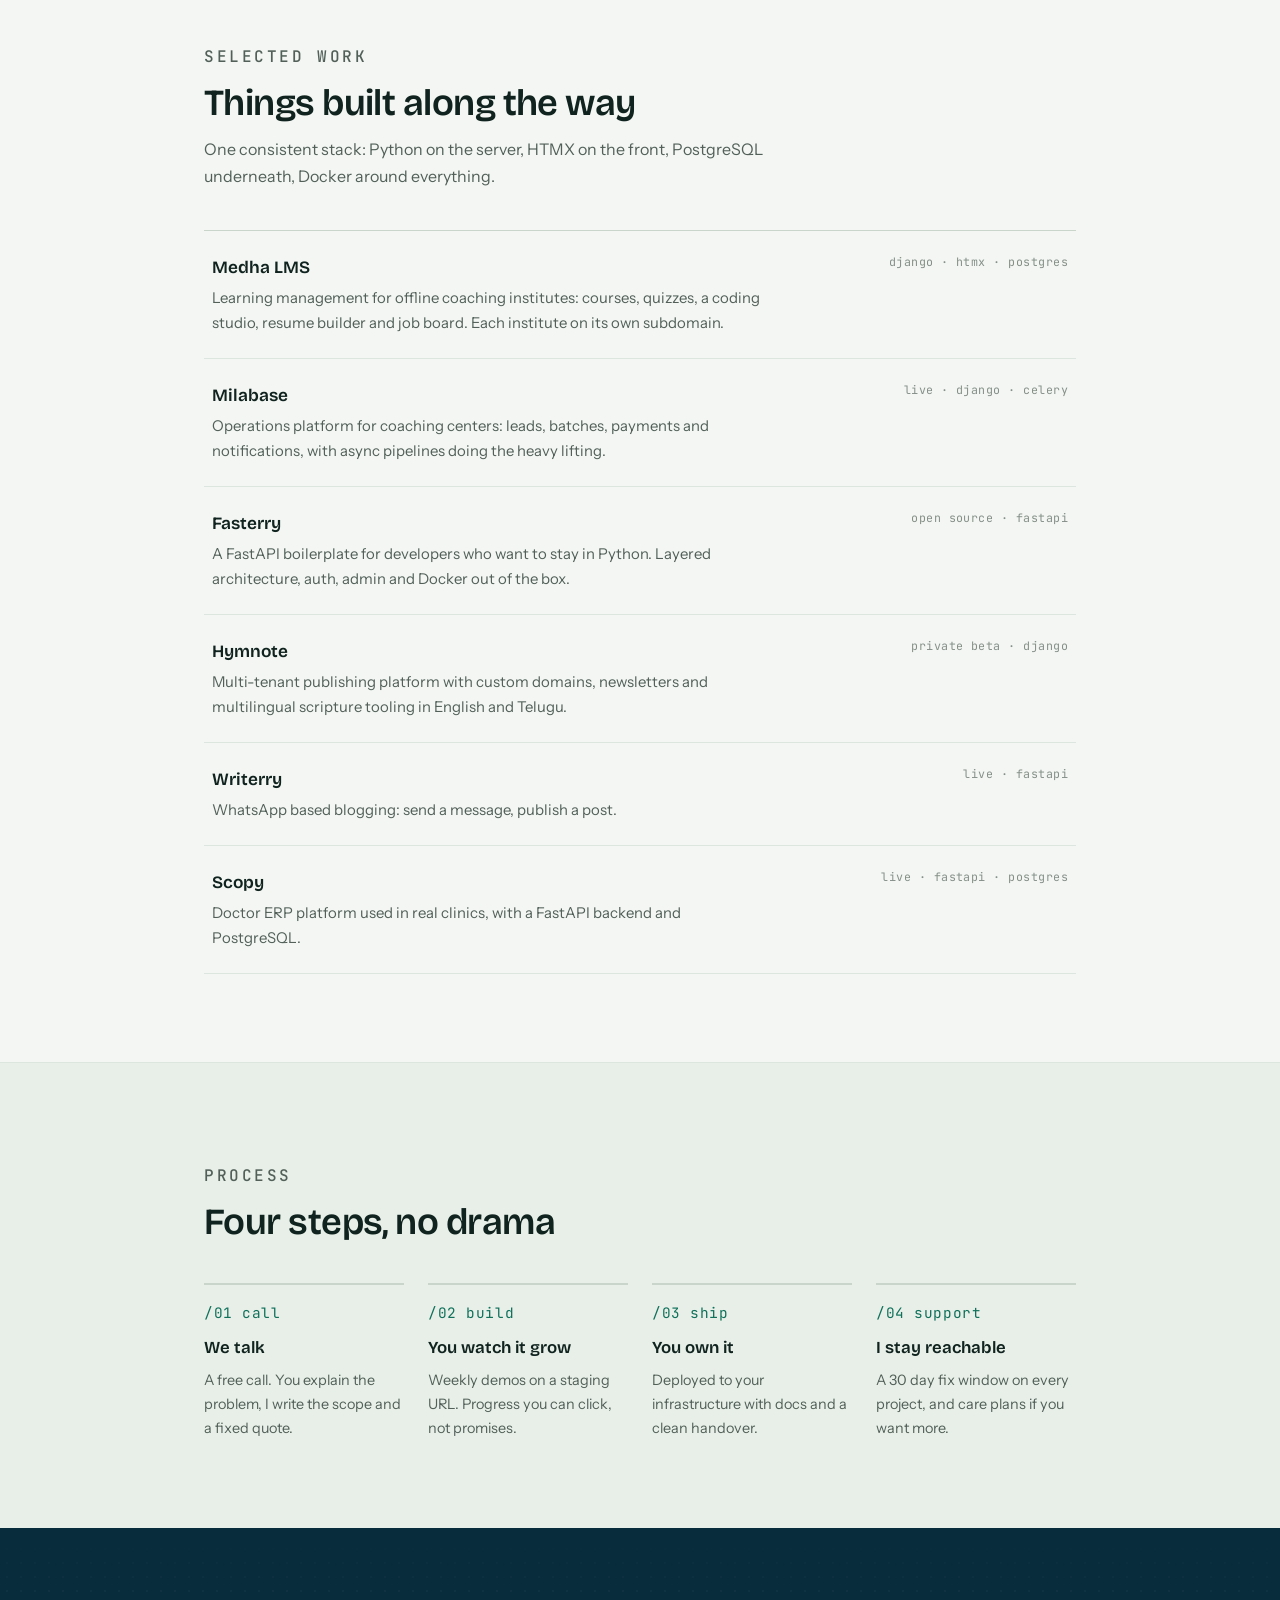
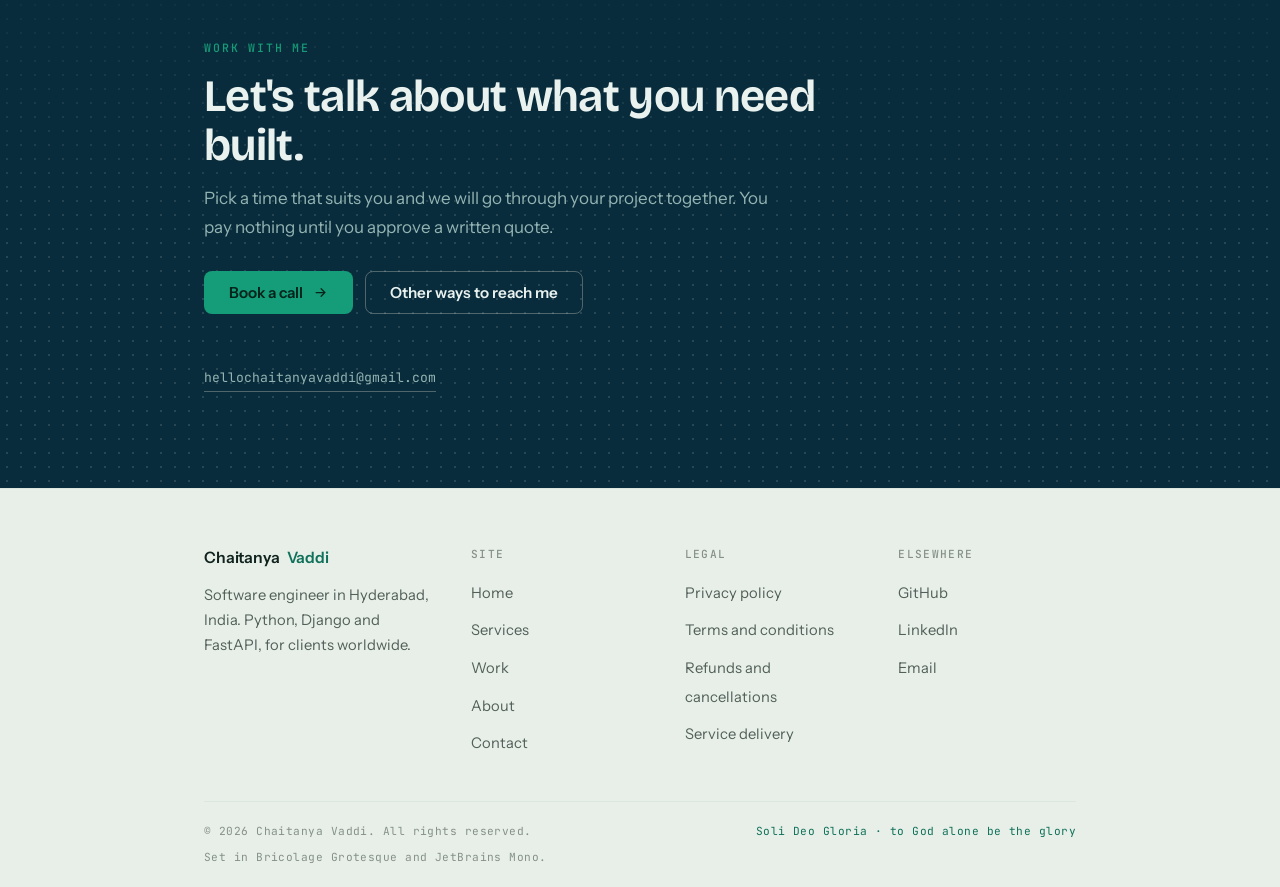
==== commit 684b9feb: "Homepage: change reply time to 6 hours Co-Authored-By: Claude Opus 4.8 (1M context) <noreply@anthrop" ====
--- a/index.html
+++ b/index.html
@@ -78,7 +78,7 @@
             <a class="btn btn-solid" href="https://cal.com/chaitanyavaddi/project-enquiry" target="_blank" rel="noopener">Book a call <svg width="15" height="15" viewBox="0 0 24 24" fill="none" stroke="currentColor" stroke-width="2" stroke-linecap="round"><path d="M5 12h14M13 6l6 6-6 6"/></svg></a>
             <a class="btn btn-ghost" href="#work">See my work</a>
           </div>
-          <p class="hero-status"><span class="status-dot"></span> Taking new work · replies within 24 hours</p>
+          <p class="hero-status"><span class="status-dot"></span> Taking new work · replies within 6 hours</p>
         </div>
         <div class="hero-portrait reveal">
           <img src="/assets/img/cv-hero.webp" alt="Chaitanya Vaddi, software engineer" width="994" height="1500" fetchpriority="high">
